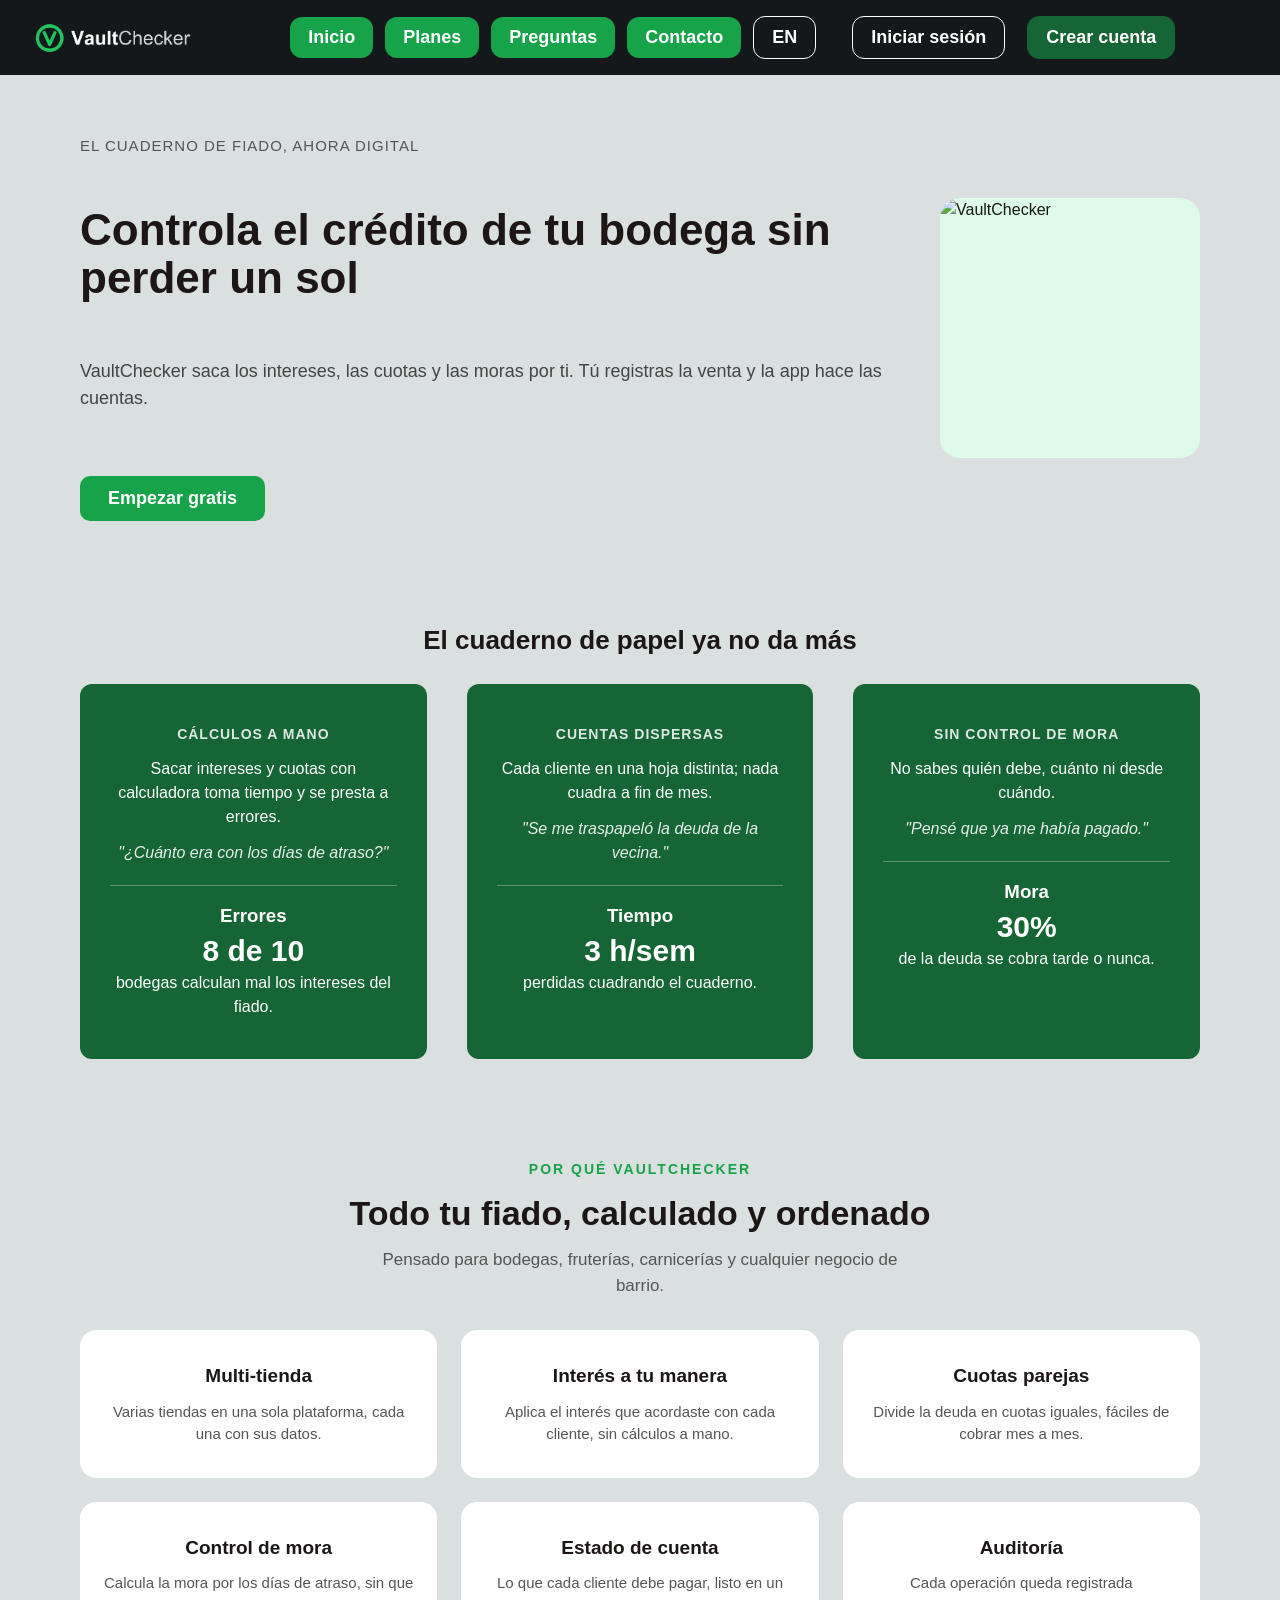
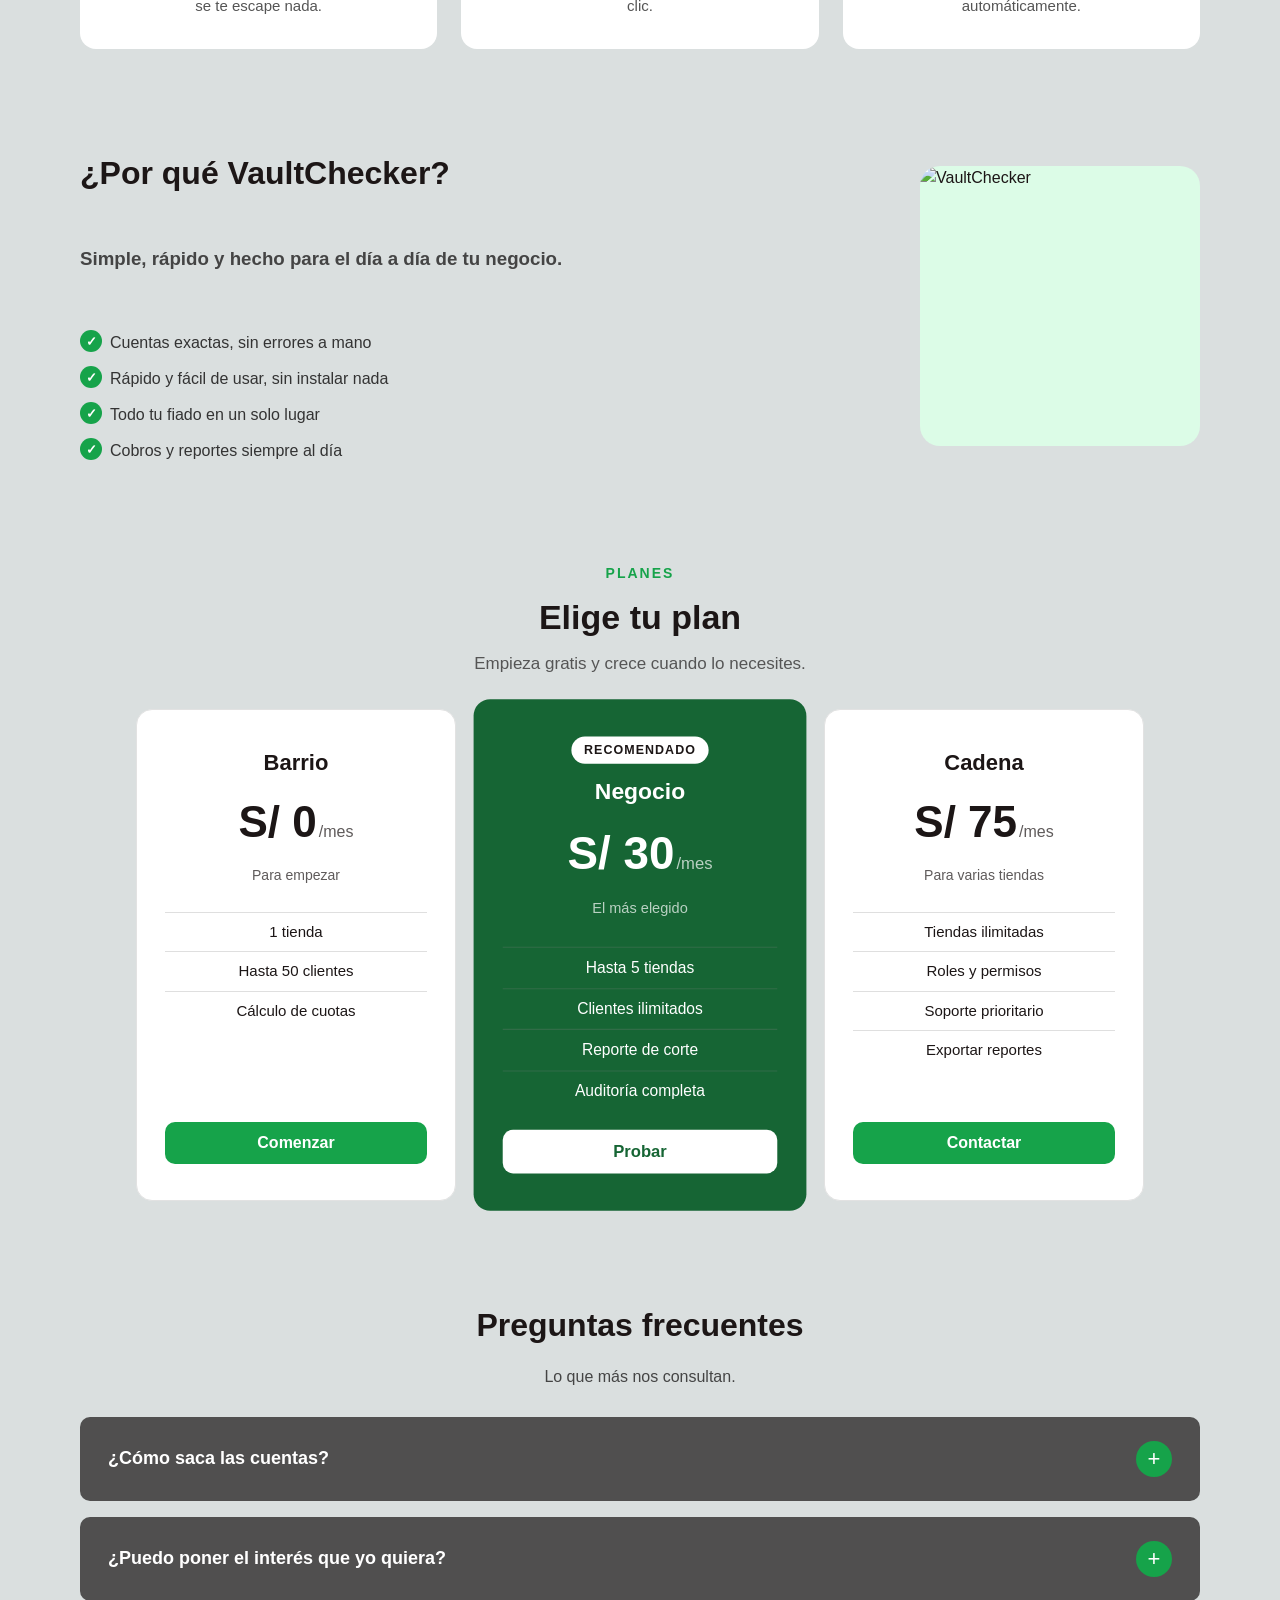
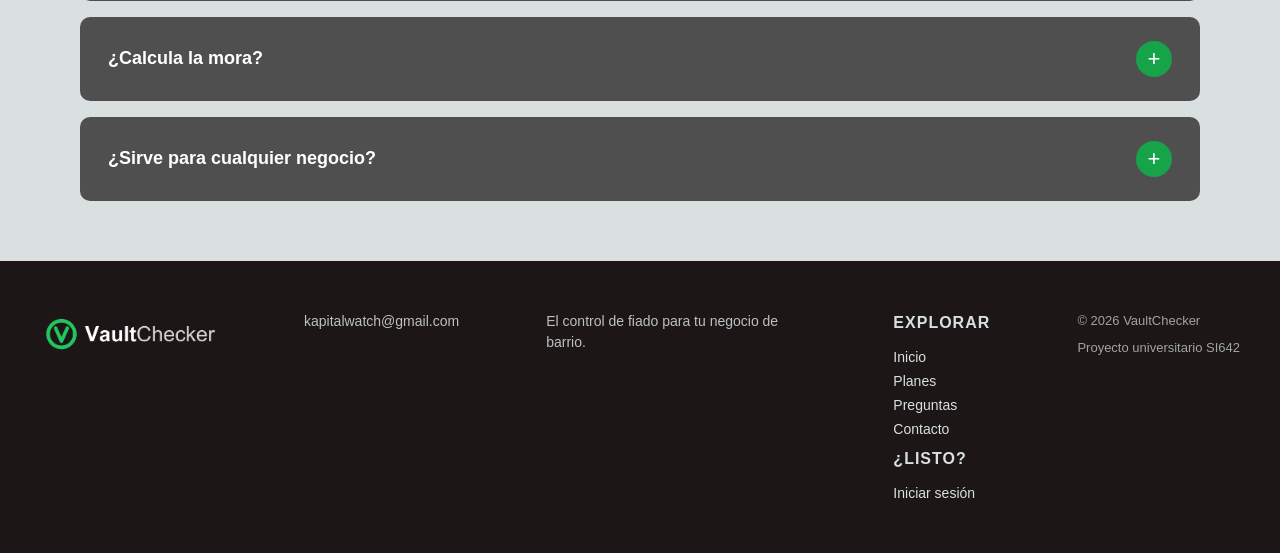
==== src/index.html @ 66cbae09 "feat(landing): reemplaza la seccion de equipo por las fortalezas del producto" ====
<!DOCTYPE html>
<html lang="es">
<head>
    <meta charset="UTF-8">
    <meta name="viewport" content="width=device-width, initial-scale=1">
    <title data-i18n="app.title">VaultChecker</title>
    <link rel="icon" href="../assets/favicon.svg" type="image/svg+xml">
    <link rel="stylesheet" href="styles.css">
</head>
<body>
    <header>
        <img class="logo" src="../assets/images/logo-dark.png" alt="VaultChecker">
        <button class="nav_toggle" type="button" aria-label="Menu" aria-expanded="false" data-nav-toggle>
            <span></span><span></span><span></span>
        </button>
        <nav class="hero_nav">
            <button class="btn_hero_nav" data-i18n="hero.home" data-target="home"></button>
            <button class="btn_hero_nav" data-i18n="hero.membership" data-target="membership"></button>
            <button class="btn_hero_nav" data-i18n="hero.faq" data-target="faq"></button>
            <button class="btn_hero_nav" data-i18n="hero.contact" data-target="contact"></button>
            <button class="btn_hero_nav" data-lang-toggle>EN</button>
            <button class="btn_hero_nav" label="btn_login" data-app-login data-i18n="hero.login"></button>
            <button class="btn_hero_nav btn_hero_nav_cta" data-app-register data-i18n="hero.register"></button>
        </nav>
    </header>
   <main>
      <div class="section" id="home">
           <div class="presentation">
               <p class="short_summary" data-i18n="main.summary"></p>
               <p class="catchy_words" data-i18n="main.catchy"></p>
               <img class="presentation_image" src="../assets/images/hero.png" alt="VaultChecker">

               <p class="highlighted_feature" data-i18n="main.highlightedfeature"></p>
               <div class="main_btns">
                   <button class="btn_start" data-app-register data-i18n="main.btnstart"></button>
               </div>
           </div>
      </div>
       <div class="section">
       <p class="problem_section_name" data-i18n="problem.section"></p>
       <div class="problems_row">
           <div class="problem_summary">
               <h4 class="problem_subtitle" data-i18n="problem1.subtitle"></h4>
               <p class="problem_description" data-i18n="problem1.description"></p>
               <p class="problem_phrase" data-i18n="problem1.phrase"></p>
               <div class="numbering_problems">
                   <h3 class="random_problem" data-i18n="problem1.numbering.title"></h3>
                   <h1 class="random_problem_summary" data-i18n="problem1.numbering.summary"></h1>
                   <p class="random_problem_description" data-i18n="problem1.numbering.description"></p>
               </div>
           </div>

           <div class="problem_summary">
               <h4 class="problem_subtitle" data-i18n="problem2.subtitle"></h4>
               <p class="problem_description" data-i18n="problem2.description"></p>
               <p class="problem_phrase" data-i18n="problem2.phrase"></p>
               <div class="numbering_problems">
                   <h3 class="random_problem" data-i18n="problem2.numbering.title"></h3>
                   <h1 class="random_problem_summary" data-i18n="problem2.numbering.summary"></h1>
                   <p class="random_problem_description" data-i18n="problem2.numbering.description"></p>
               </div>
           </div>

           <div class="problem_summary">
               <h4 class="problem_subtitle" data-i18n="problem3.subtitle"></h4>
               <p class="problem_description" data-i18n="problem3.description"></p>
               <p class="problem_phrase" data-i18n="problem3.phrase"></p>
               <div class="numbering_problems">
                   <h3 class="random_problem" data-i18n="problem3.numbering.title"></h3>
                   <h1 class="random_problem_summary" data-i18n="problem3.numbering.summary"></h1>
                   <p class="random_problem_description" data-i18n="problem3.numbering.description"></p>
               </div>
           </div>
       </div>
       </div>
      <div class="section" id="benefits">
       <div class="benefits">
           <p class="benefits_eyebrow" data-i18n="benefits.eyebrow"></p>
           <h2 class="benefits_title" data-i18n="benefits.title"></h2>
           <p class="benefits_subtitle" data-i18n="benefits.subtitle"></p>
           <div class="benefits_grid">
               <div class="benefit_card">
                   <h3 class="benefit_name" data-i18n="benefits.card1.name"></h3>
                   <p class="benefit_text" data-i18n="benefits.card1.text"></p>
               </div>
               <div class="benefit_card">
                   <h3 class="benefit_name" data-i18n="benefits.card2.name"></h3>
                   <p class="benefit_text" data-i18n="benefits.card2.text"></p>
               </div>
               <div class="benefit_card">
                   <h3 class="benefit_name" data-i18n="benefits.card3.name"></h3>
                   <p class="benefit_text" data-i18n="benefits.card3.text"></p>
               </div>
               <div class="benefit_card">
                   <h3 class="benefit_name" data-i18n="benefits.card4.name"></h3>
                   <p class="benefit_text" data-i18n="benefits.card4.text"></p>
               </div>
               <div class="benefit_card">
                   <h3 class="benefit_name" data-i18n="benefits.card5.name"></h3>
                   <p class="benefit_text" data-i18n="benefits.card5.text"></p>
               </div>
               <div class="benefit_card">
                   <h3 class="benefit_name" data-i18n="benefits.card6.name"></h3>
                   <p class="benefit_text" data-i18n="benefits.card6.text"></p>
               </div>
           </div>
       </div>
      </div>
      <div class="section">
       <div class="about_team">
           <h1 class="about_team_title" data-i18n="team.title"></h1>
           <h3 class="about_team_summary" data-i18n="team.summary"></h3>
           <ul class="team_strengths">
               <li data-i18n="team.strength1"></li>
               <li data-i18n="team.strength2"></li>
               <li data-i18n="team.strength3"></li>
               <li data-i18n="team.strength4"></li>
           </ul>
           <img class="img_about_the_team" src="../assets/images/team.png" alt="VaultChecker">
       </div>
      </div>
       <div class="section" id="membership">
       <div class="membership">
           <p class="membership_eyebrow" data-i18n="membership.eyebrow"></p>
           <h2 class="membership_title" data-i18n="membership.title"></h2>
           <p class="membership_subtitle" data-i18n="membership.subtitle"></p>
           <div class="plans_row">
               <div class="plan_card">
                   <h3 class="plan_name" data-i18n="membership.plan1.name"></h3>
                   <p class="plan_price"><span class="plan_amount" data-i18n="membership.plan1.price"></span><span class="plan_period" data-i18n="membership.plan1.period"></span></p>
                   <p class="plan_desc" data-i18n="membership.plan1.desc"></p>
                   <ul class="plan_features">
                       <li data-i18n="membership.plan1.feature1"></li>
                       <li data-i18n="membership.plan1.feature2"></li>
                       <li data-i18n="membership.plan1.feature3"></li>
                   </ul>
                   <button class="plan_btn" data-app-register data-i18n="membership.plan1.btn"></button>
               </div>

               <div class="plan_card plan_featured">
                   <p class="plan_badge" data-i18n="membership.plan2.badge"></p>
                   <h3 class="plan_name" data-i18n="membership.plan2.name"></h3>
                   <p class="plan_price"><span class="plan_amount" data-i18n="membership.plan2.price"></span><span class="plan_period" data-i18n="membership.plan2.period"></span></p>
                   <p class="plan_desc" data-i18n="membership.plan2.desc"></p>
                   <ul class="plan_features">
                       <li data-i18n="membership.plan2.feature1"></li>
                       <li data-i18n="membership.plan2.feature2"></li>
                       <li data-i18n="membership.plan2.feature3"></li>
                       <li data-i18n="membership.plan2.feature4"></li>
                   </ul>
                   <button class="plan_btn plan_btn_featured" data-app-register data-i18n="membership.plan2.btn"></button>
               </div>

               <div class="plan_card">
                   <h3 class="plan_name" data-i18n="membership.plan3.name"></h3>
                   <p class="plan_price"><span class="plan_amount" data-i18n="membership.plan3.price"></span><span class="plan_period" data-i18n="membership.plan3.period"></span></p>
                   <p class="plan_desc" data-i18n="membership.plan3.desc"></p>
                   <ul class="plan_features">
                       <li data-i18n="membership.plan3.feature1"></li>
                       <li data-i18n="membership.plan3.feature2"></li>
                       <li data-i18n="membership.plan3.feature3"></li>
                       <li data-i18n="membership.plan3.feature4"></li>
                   </ul>
                   <button class="plan_btn" data-app-login data-i18n="membership.plan3.btn"></button>
               </div>
           </div>
       </div>
       </div>
       <div class="section" id="faq">
       <div class="FAQ_section">
           <h1 class="FAQ_title" data-i18n="FAQ.title"></h1>
           <p class="FAQ_description" data-i18n="FAQ.description"></p>
           <div class="FAQ_card">
               <p class="FAQ_question" data-i18n="FAQ.question1"></p>
               <button class="FAQ_show_text">+</button>
               <span class="FAQ_question_shown">
                   <p class="FAQ_answer" data-i18n="FAQ.answer1"></p>
               </span>
           </div>


           <div class="FAQ_card">
               <p class="FAQ_question" data-i18n="FAQ.question2"></p>
               <button class="FAQ_show_text">+</button>
               <span class="FAQ_question_shown">
                   <p class="FAQ_answer" data-i18n="FAQ.answer2"></p>
               </span>
           </div>

           <div class="FAQ_card">
               <p class="FAQ_question" data-i18n="FAQ.question3"></p>
               <button class="FAQ_show_text">+</button>
               <span class="FAQ_question_shown">
                   <p class="FAQ_answer" data-i18n="FAQ.answer3"></p>
               </span>
           </div>

           <div class="FAQ_card">
               <p class="FAQ_question" data-i18n="FAQ.question4"></p>
               <button class="FAQ_show_text">+</button>
               <span class="FAQ_question_shown">
                   <p class="FAQ_answer" data-i18n="FAQ.answer4"></p>
               </span>
           </div>
       </div>
       </div>
   </main>
    <footer id="contact">
        <div class="footer_card">
            <img class="footer_logo" src="../assets/images/logo-dark.png" alt="VaultChecker">
            <p class="footer_info" data-i18n="footer.contact"></p>
            <p class="footer_info" data-i18n="footer.summary"></p>
            <div class="footer_shortcuts">
                <h2 class="footer_explore" data-i18n="footer.explore"></h2>
                <nav class="footer_explore_nav">
                    <button class="btn_home" data-i18n="hero.home" data-target="home"></button>
                    <button class="btn_membership" data-i18n="hero.membership" data-target="membership"></button>
                    <button class="btn_faq" data-i18n="hero.faq" data-target="faq"></button>
                    <button class="btn_contact" data-i18n="hero.contact" data-target="contact"></button>
                </nav>
                <h2 class="footer_next" data-i18n="footer.next"></h2>
                <button class="btn_login" data-app-login data-i18n="hero.login"></button>
            </div>
            <div class="footer_last_division">
                <p class="copyright" data-i18n="footer.copyright"></p>
                <p class="designed_for" data-i18n="footer.designedFor"></p>
            </div>
        </div>
        <script src="script.js"></script>
    </footer>
</body>
</html>
---- src/styles.css ----
*{
    margin: 0;
    padding: 0;
    box-sizing: border-box;
}

body{
    background-color: #dadfdf;
    font-family: "Arial", sans-serif;
    color: #1c1616;
    line-height: 1.5;
}

img{
    display: block;
    max-width: 100%;
}

button{
    cursor: pointer;
    font-family: inherit;
}

header{
    display: flex;
    flex-wrap: wrap;
    align-items: center;
    gap: 16px 24px;
    background-color: #757575;
    padding: 16px 30px;
}

.logo{
    width: 50px;
    height: 50px;
    flex-shrink: 0;
}

.hero_nav{
    flex: 1 1 400px;
    display: flex;
    align-items: center;
    flex-wrap: wrap;
    justify-content: center;
    gap: 12px;
}

.btn_hero_nav{
    font-weight: bold;
    font-size: 18px;
    padding: 10px 18px;
    border-radius: 12px;
    border: none;
    background-color: #1c1616;
    color: #ffffff;
    transition: transform 0.15s;
}

.btn_hero_nav:hover{
    transform: translateY(-2px);
}

button[label="btn_login"]{
    margin-left: 24px;
    background-color: #fdfdfd;
    color: #1c1616;
    border: 1px solid #1c1616;
}

main{
    display: flex;
    flex-direction: column;
    gap: 100px;
    max-width: 1200px;
    margin: 0 auto;
    padding: 60px 40px;
}

.section{
    display: flex;
    flex-direction: column;
    gap: 24px;
}

.presentation{
    display: grid;
    grid-template-columns: 1fr auto;
    align-items: center;
    gap: 40px;
}

.short_summary{
    font-weight: 300;
    font-size: 15px;
    text-transform: uppercase;
    letter-spacing: 1px;
    color: #555;
}

.catchy_words{
    font-weight: bold;
    font-size: clamp(30px, 6vw, 44px);
    line-height: 1.1;
    margin-top: 8px;
}

.highlighted_feature{
    margin-top: 16px;
    font-size: 18px;
    color: #444;
}

.presentation_image{
    grid-row: 1 / span 4;
    grid-column: 2;
    width: 260px;
    height: 260px;
    object-fit: cover;
    background-color: #dcfce7;
    border-radius: 20px;
}

.main_btns{
    display: flex;
    flex-wrap: wrap;
    gap: 16px;
    margin-top: 24px;
}

.btn_start{
    background-color: #1c1616;
    color: white;
    border: none;
    border-radius: 10px;
    font-size: 18px;
    font-weight: bold;
    padding: 12px 28px;
    transition: transform 0.15s;
}

.btn_start:hover{
    transform: translateY(-2px);
}

.problem_section_name{
    font-size: clamp(22px, 4vw, 26px);
    font-weight: bold;
    text-align: center;
}

.problems_row{
    display: flex;
    justify-content: center;
    gap: 40px;
    flex-wrap: wrap;
}

.problem_summary{
    flex: 1 1 280px;
    min-width: 0;
    max-width: 360px;
    display: flex;
    flex-direction: column;
    align-items: center;
    text-align: center;
    gap: 12px;
    padding: 40px 30px;
    background-color: #757575;
    color: #ffffff;
    border-radius: 12px;
    transition: transform 0.2s;
}

.problem_summary:hover{
    transform: translateY(-6px);
}

.problem_subtitle{
    font-size: 14px;
    text-transform: uppercase;
    letter-spacing: 1px;
    opacity: 0.85;
}

.problem_phrase{
    font-style: italic;
    opacity: 0.9;
}

.numbering_problems{
    display: flex;
    flex-direction: column;
    align-items: center;
    gap: 4px;
    margin-top: 8px;
    padding-top: 16px;
    border-top: 1px solid rgba(255, 255, 255, 0.3);
    width: 100%;
}

.problem_summary *{
    max-width: 100%;
    overflow-wrap: break-word;
}

.random_problem_summary{
    font-size: 30px;
    line-height: 1.1;
}

.benefits{
    display: flex;
    flex-direction: column;
    align-items: center;
    text-align: center;
    gap: 8px;
}

.benefits_eyebrow{
    font-size: 14px;
    font-weight: bold;
    text-transform: uppercase;
    letter-spacing: 2px;
    color: #757575;
}

.benefits_title{
    font-size: clamp(26px, 4.5vw, 34px);
    max-width: 640px;
}

.benefits_subtitle{
    font-size: 17px;
    color: #555;
    max-width: 520px;
    margin-bottom: 24px;
}

.benefits_grid{
    display: grid;
    grid-template-columns: repeat(3, 1fr);
    gap: 24px;
    width: 100%;
}

.benefit_card{
    display: flex;
    flex-direction: column;
    align-items: center;
    text-align: center;
    gap: 10px;
    padding: 32px 24px;
    background-color: #ffffff;
    border-radius: 16px;
    transition: transform 0.2s;
}

.benefit_card:hover{
    transform: translateY(-6px);
}

.benefit_name{
    font-size: 19px;
}

.benefit_text{
    font-size: 15px;
    color: #555;
}

.membership{
    display: flex;
    flex-direction: column;
    align-items: center;
    text-align: center;
    gap: 8px;
}

.membership_eyebrow{
    font-size: 14px;
    font-weight: bold;
    text-transform: uppercase;
    letter-spacing: 2px;
    color: #757575;
}

.membership_title{
    font-size: clamp(26px, 4.5vw, 34px);
}

.membership_subtitle{
    font-size: 17px;
    color: #555;
    margin-bottom: 24px;
}

.plans_row{
    display: flex;
    justify-content: center;
    align-items: stretch;
    gap: 24px;
    flex-wrap: wrap;
    width: 100%;
}

.plan_card{
    flex: 1 1 260px;
    min-width: 0;
    max-width: 320px;
    display: flex;
    flex-direction: column;
    align-items: center;
    text-align: center;
    gap: 10px;
    padding: 36px 28px;
    background-color: #ffffff;
    border: 1px solid #e2e2e2;
    border-radius: 16px;
    transition: transform 0.2s;
}

.plan_card *{
    max-width: 100%;
    overflow-wrap: anywhere;
}

.plan_card:hover{
    transform: translateY(-6px);
}

.plan_featured{
    background-color: #1c1616;
    color: #ffffff;
    border: none;
    transform: scale(1.04);
}

.plan_featured:hover{
    transform: scale(1.04) translateY(-6px);
}

.plan_badge{
    background-color: #ffffff;
    color: #1c1616;
    font-size: 12px;
    font-weight: bold;
    text-transform: uppercase;
    letter-spacing: 1px;
    padding: 4px 12px;
    border-radius: 999px;
}

.plan_name{
    font-size: 22px;
}

.plan_price{
    display: flex;
    flex-wrap: wrap;
    justify-content: center;
    align-items: baseline;
    gap: 2px;
}

.plan_amount{
    font-size: clamp(32px, 8vw, 44px);
    font-weight: bold;
}

.plan_period{
    font-size: 16px;
    opacity: 0.7;
}

.plan_desc{
    font-size: 14px;
    opacity: 0.7;
    margin-bottom: 8px;
}

.plan_features{
    list-style: none;
    display: flex;
    flex-direction: column;
    gap: 8px;
    width: 100%;
    margin: 8px 0 16px;
    font-size: 15px;
}

.plan_features li{
    padding-top: 8px;
    border-top: 1px solid rgba(128, 128, 128, 0.25);
}

.plan_btn{
    margin-top: auto;
    width: 100%;
    padding: 12px;
    font-size: 16px;
    font-weight: bold;
    border: none;
    border-radius: 10px;
    background-color: #1c1616;
    color: #ffffff;
    transition: transform 0.15s;
}

.plan_btn:hover{
    transform: translateY(-2px);
}

.plan_btn_featured{
    background-color: #ffffff;
    color: #1c1616;
}

.about_team{
    display: grid;
    grid-template-columns: 1fr auto;
    align-items: center;
    gap: 40px;
}

.about_team_title{
    font-size: clamp(26px, 4.5vw, 32px);
}

.about_team_summary{
    margin-top: 8px;
    color: #444;
}

.about_team_description{
    margin-top: 12px;
}

.team_strengths{
    list-style: none;
    padding: 0;
    margin: 18px 0 0;
    display: flex;
    flex-direction: column;
    gap: 12px;
    max-width: 420px;
}

.team_strengths li{
    position: relative;
    padding-left: 30px;
    color: #333;
    font-size: 16px;
}

.team_strengths li::before{
    content: "✓";
    position: absolute;
    left: 0;
    top: -1px;
    width: 22px;
    height: 22px;
    border-radius: 50%;
    background-color: #16a34a;
    color: #ffffff;
    font-size: 13px;
    font-weight: 700;
    display: flex;
    align-items: center;
    justify-content: center;
}

.img_about_the_team{
    grid-column: 2;
    grid-row: 1 / span 3;
    width: 280px;
    height: 280px;
    object-fit: cover;
    background-color: #dcfce7;
    border-radius: 20px;
}

.FAQ_section{
    display: flex;
    flex-direction: column;
    gap: 16px;
}

.FAQ_title{
    text-align: center;
    font-size: clamp(26px, 4.5vw, 32px);
}

.FAQ_description{
    text-align: center;
    color: #444;
    margin-bottom: 12px;
}

.FAQ_card{
    display: flex;
    flex-wrap: wrap;
    align-items: center;
    justify-content: space-between;
    gap: 12px;
    padding: 24px 28px;
    background-color: #504f4f;
    color: #ffffff;
    border-radius: 10px;
}

.FAQ_question{
    font-weight: bold;
    font-size: 18px;
}

.FAQ_show_text{
    display: flex;
    align-items: center;
    justify-content: center;
    width: 36px;
    height: 36px;
    flex-shrink: 0;
    border: none;
    border-radius: 50%;
    background-color: #1c1616;
    color: #ffffff;
    font-size: 22px;
    line-height: 1;
    user-select: none;
}

.FAQ_question_shown{
    display: none;
    flex-basis: 100%;
    opacity: 0.9;
}

.FAQ_card.open .FAQ_question_shown{
    display: block;
}

footer{
    background-color: #1c1616;
    color: #dadfdf;
    padding: 50px 40px;
}

.footer_card{
    display: flex;
    flex-wrap: wrap;
    justify-content: space-between;
    gap: 40px;
    max-width: 1200px;
    margin: 0 auto;
}

.footer_logo{
    width: 60px;
    height: 60px;
}

.footer_info{
    max-width: 260px;
    font-size: 14px;
    opacity: 0.85;
}

.footer_shortcuts{
    display: flex;
    flex-direction: column;
    gap: 8px;
}

.footer_explore,
.footer_next{
    font-size: 16px;
    text-transform: uppercase;
    letter-spacing: 1px;
    margin-bottom: 4px;
}

.footer_explore_nav{
    display: flex;
    flex-direction: column;
    align-items: flex-start;
    gap: 4px;
}

.footer_explore_nav button,
.footer_shortcuts .btn_login{
    background: none;
    border: none;
    color: #dadfdf;
    font-size: 14px;
    padding: 2px 0;
    text-align: left;
    transition: color 0.2s;
}

.footer_explore_nav button:hover,
.footer_shortcuts .btn_login:hover{
    color: #ffffff;
    text-decoration: underline;
}

.footer_last_division{
    display: flex;
    flex-direction: column;
    gap: 8px;
    font-size: 13px;
    opacity: 0.7;
}

@media (max-width: 1050px){
    .benefits_grid{
        grid-template-columns: repeat(2, 1fr);
    }
}

@media (max-width: 800px){
    header{
        flex-direction: column;
        gap: 16px;
        padding: 20px;
    }
    .logo{
        position: static;
        transform: none;
    }
    button[label="btn_login"]{
        margin-left: 0;
    }
    main{
        gap: 70px;
        padding: 40px 20px;
    }
    .presentation,
    .about_team{
        grid-template-columns: 1fr;
    }
    .presentation_image,
    .img_about_the_team{
        grid-column: 1;
        grid-row: auto;
        width: 100%;
        max-width: 320px;
        height: auto;
        margin: 0 auto;
    }
    .benefits_grid{
        grid-template-columns: 1fr;
    }
    .plan_featured{
        transform: none;
    }
    .plan_featured:hover{
        transform: translateY(-6px);
    }
    .plan_card{
        max-width: 100%;
    }
}

@media (max-width: 480px){
    main{
        gap: 56px;
        padding: 32px 16px;
    }
    .problem_summary{
        padding: 32px 20px;
    }
    .benefit_card{
        padding: 28px 20px;
    }
    .plan_card{
        padding: 28px 22px;
    }
    .FAQ_card{
        padding: 20px;
    }
    footer{
        padding: 40px 20px;
    }
}

header{ background-color: #14181a; }
.logo{ width: auto; height: 42px; }
.footer_logo{ width: auto; height: 46px; }
.btn_hero_nav{ background-color: #16a34a; }
.btn_hero_nav[data-lang-toggle]{ background-color: transparent; border: 1px solid #ffffff; }
button[label="btn_login"]{ background-color: transparent; color: #ffffff; border: 1px solid #ffffff; }
.btn_hero_nav_cta{ margin-left: 10px; background-color: #166534; color: #ffffff; border: 1px solid #166534; }
.btn_start{ background-color: #16a34a; }
.problem_summary{ background-color: #166534; }
.benefits_eyebrow, .membership_eyebrow{ color: #16a34a; }
.plan_btn{ background-color: #16a34a; }
.plan_featured{ background-color: #166534; }
.plan_btn_featured{ background-color: #ffffff; color: #166534; }
.FAQ_show_text{ background-color: #16a34a; }

.nav_toggle{ display: none; flex-direction: column; justify-content: center; gap: 5px; width: 44px; height: 40px; padding: 8px; background: transparent; border: none; }
.nav_toggle span{ display: block; width: 100%; height: 3px; border-radius: 2px; background: #ffffff; transition: transform 0.2s, opacity 0.2s; }
header.nav-open .nav_toggle span:nth-child(1){ transform: translateY(8px) rotate(45deg); }
header.nav-open .nav_toggle span:nth-child(2){ opacity: 0; }
header.nav-open .nav_toggle span:nth-child(3){ transform: translateY(-8px) rotate(-45deg); }

@media (max-width: 900px){
    header{ flex-direction: row; flex-wrap: wrap; align-items: center; justify-content: space-between; gap: 12px; padding: 14px 20px; }
    .nav_toggle{ display: flex; }
    .hero_nav{ display: none; order: 3; flex: 1 1 100%; flex-direction: column; align-items: stretch; gap: 8px; margin: 8px 0 0; }
    header.nav-open .hero_nav{ display: flex; }
    .btn_hero_nav{ width: 100%; text-align: center; }
    .btn_hero_nav[data-lang-toggle]{ width: 100%; }
    button[label="btn_login"]{ width: 100%; margin-left: 0; text-align: center; }
    .btn_hero_nav_cta{ width: 100%; margin-left: 0; text-align: center; }
}
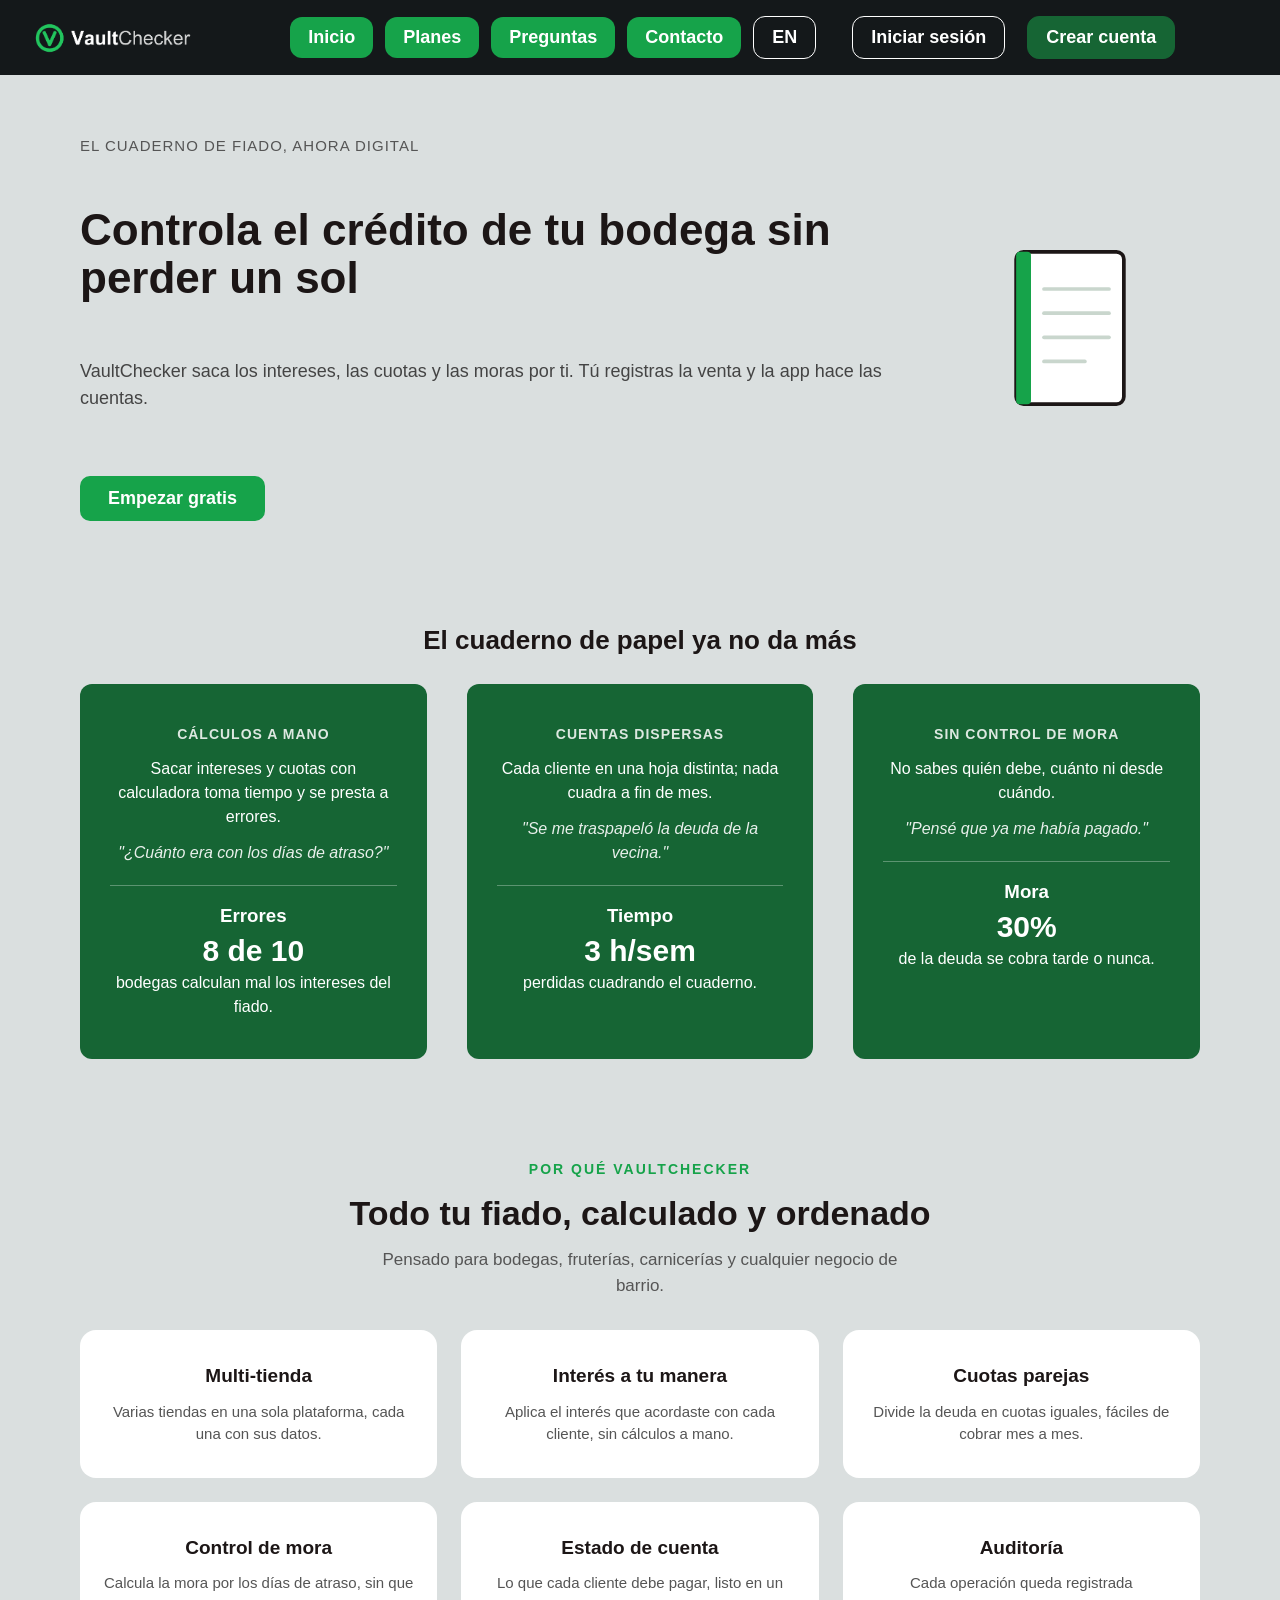
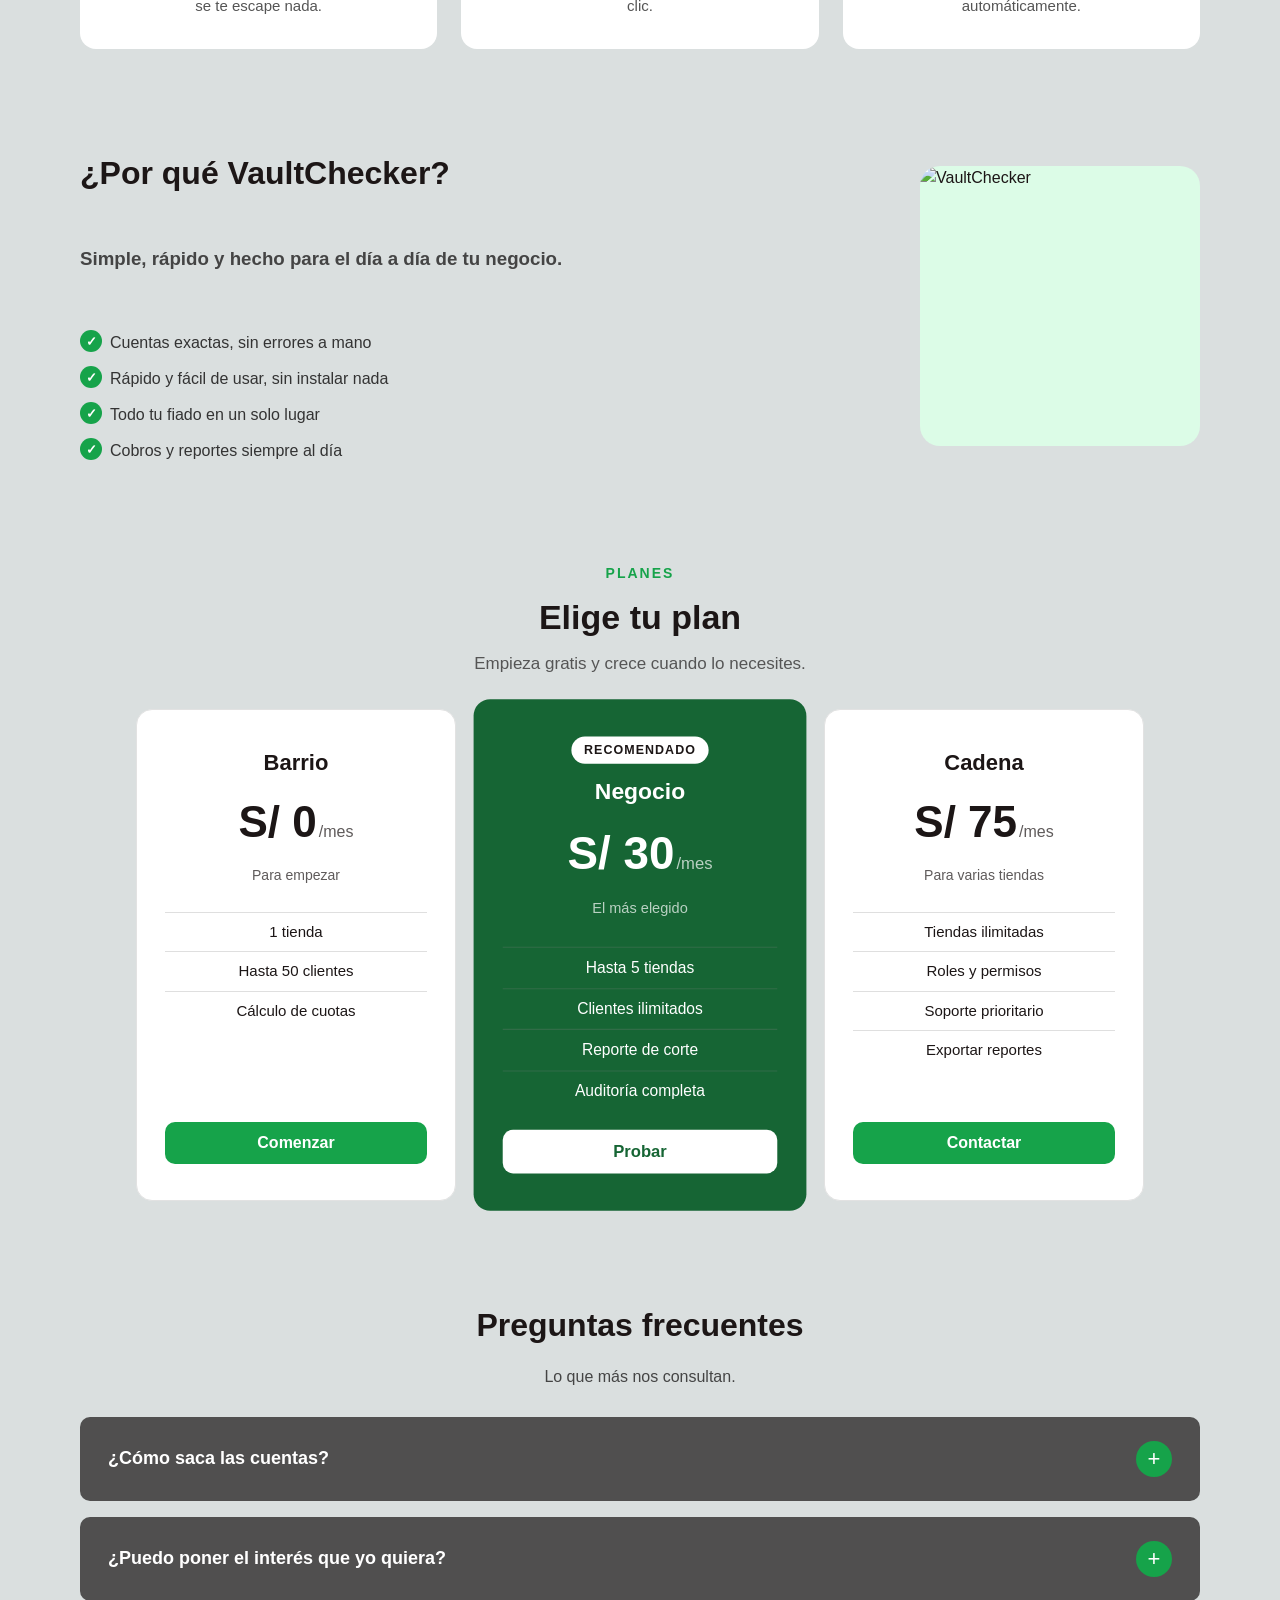
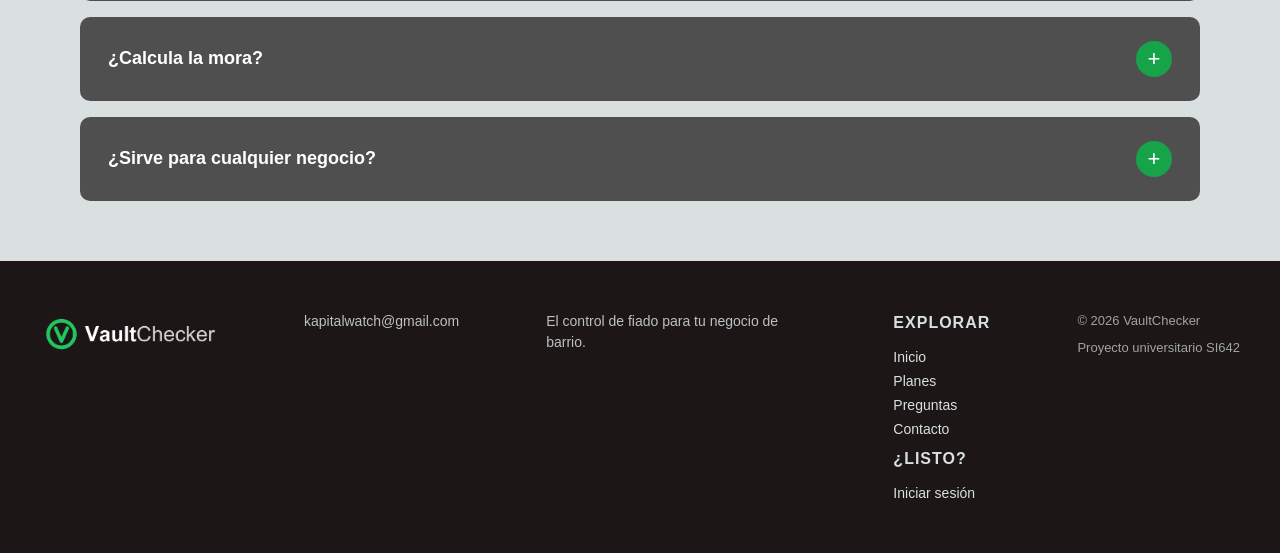
==== commit 3130eead: "feat(landing): agrega animacion del hero (cuaderno a app con logo VaultChecker)" ====
--- a/src/index.html
+++ b/src/index.html
@@ -28,7 +28,22 @@
            <div class="presentation">
                <p class="short_summary" data-i18n="main.summary"></p>
                <p class="catchy_words" data-i18n="main.catchy"></p>
-               <img class="presentation_image" src="../assets/images/hero.png" alt="VaultChecker">
+               <svg class="presentation_image hero_anim" viewBox="0 0 280 280" xmlns="http://www.w3.org/2000/svg" role="img" aria-label="El cuaderno de fiado se vuelve digital con VaultChecker">
+                   <g class="anim_notebook">
+                       <rect x="82" y="58" width="116" height="164" rx="8" fill="#ffffff" stroke="#1c1616" stroke-width="4"/>
+                       <rect x="82" y="58" width="16" height="164" rx="4" fill="#16a34a"/>
+                       <line x1="112" y1="98" x2="182" y2="98" stroke="#c9d6cd" stroke-width="4" stroke-linecap="round"/>
+                       <line x1="112" y1="124" x2="182" y2="124" stroke="#c9d6cd" stroke-width="4" stroke-linecap="round"/>
+                       <line x1="112" y1="150" x2="182" y2="150" stroke="#c9d6cd" stroke-width="4" stroke-linecap="round"/>
+                       <line x1="112" y1="176" x2="156" y2="176" stroke="#c9d6cd" stroke-width="4" stroke-linecap="round"/>
+                   </g>
+                   <g class="anim_phone">
+                       <rect x="84" y="24" width="112" height="232" rx="20" fill="#ffffff" stroke="#1c1616" stroke-width="8"/>
+                       <circle cx="140" cy="240" r="5" fill="#c9d6cd"/>
+                       <path class="anim_v" d="M114 82 L140 156 L166 82" fill="none" stroke="#16a34a" stroke-width="22" stroke-linecap="round" stroke-linejoin="round"/>
+                       <text class="anim_brand" x="140" y="196" text-anchor="middle" font-family="system-ui, Segoe UI, Arial, sans-serif" font-weight="700" font-size="15" fill="#1c1616">VaultChecker</text>
+                   </g>
+               </svg>
 
                <p class="highlighted_feature" data-i18n="main.highlightedfeature"></p>
                <div class="main_btns">
--- a/src/styles.css
+++ b/src/styles.css
@@ -118,6 +118,56 @@
     object-fit: cover;
     background-color: #dcfce7;
     border-radius: 20px;
+}
+
+.hero_anim{
+    background-color: transparent;
+    overflow: visible;
+}
+
+.anim_notebook{
+    animation: heroNotebook 8s ease-in-out infinite;
+}
+.anim_phone{
+    opacity: 0;
+    animation: heroPhone 8s ease-in-out infinite;
+}
+.anim_v{
+    stroke-dasharray: 200;
+    stroke-dashoffset: 200;
+    animation: heroDrawV 8s ease-in-out infinite;
+}
+.anim_brand{
+    opacity: 0;
+    animation: heroBrand 8s ease-in-out infinite;
+}
+
+@keyframes heroNotebook{
+    0%, 14% { opacity: 1; }
+    24%, 88% { opacity: 0; }
+    100% { opacity: 1; }
+}
+@keyframes heroPhone{
+    0%, 16% { opacity: 0; }
+    26%, 88% { opacity: 1; }
+    100% { opacity: 0; }
+}
+@keyframes heroDrawV{
+    0%, 30% { stroke-dashoffset: 200; }
+    52%, 88% { stroke-dashoffset: 0; }
+    100% { stroke-dashoffset: 0; }
+}
+@keyframes heroBrand{
+    0%, 58% { opacity: 0; }
+    70%, 88% { opacity: 1; }
+    100% { opacity: 0; }
+}
+
+@media (prefers-reduced-motion: reduce){
+    .anim_notebook{ animation: none; opacity: 0; }
+    .anim_phone{ animation: none; opacity: 1; }
+    .anim_v{ animation: none; stroke-dashoffset: 0; }
+    .anim_brand{ animation: none; opacity: 1; }
 }
 
 .main_btns{
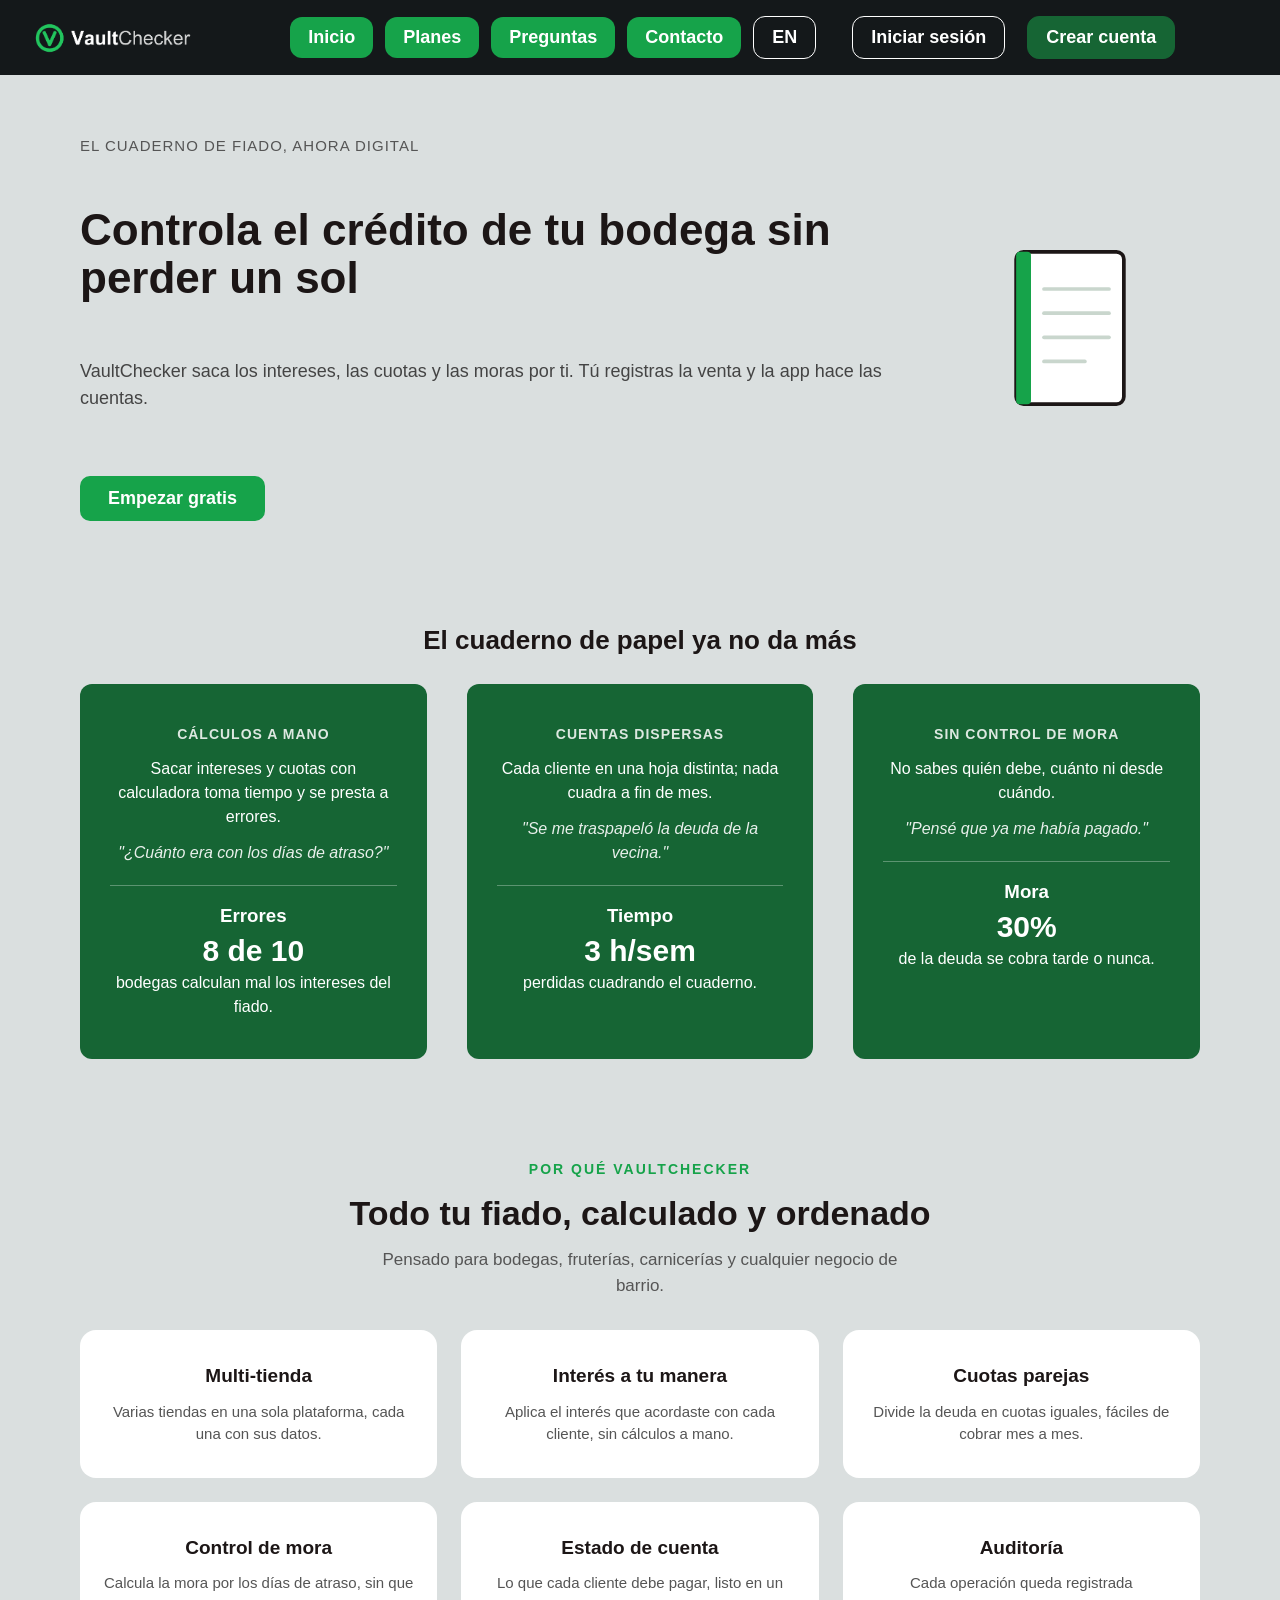
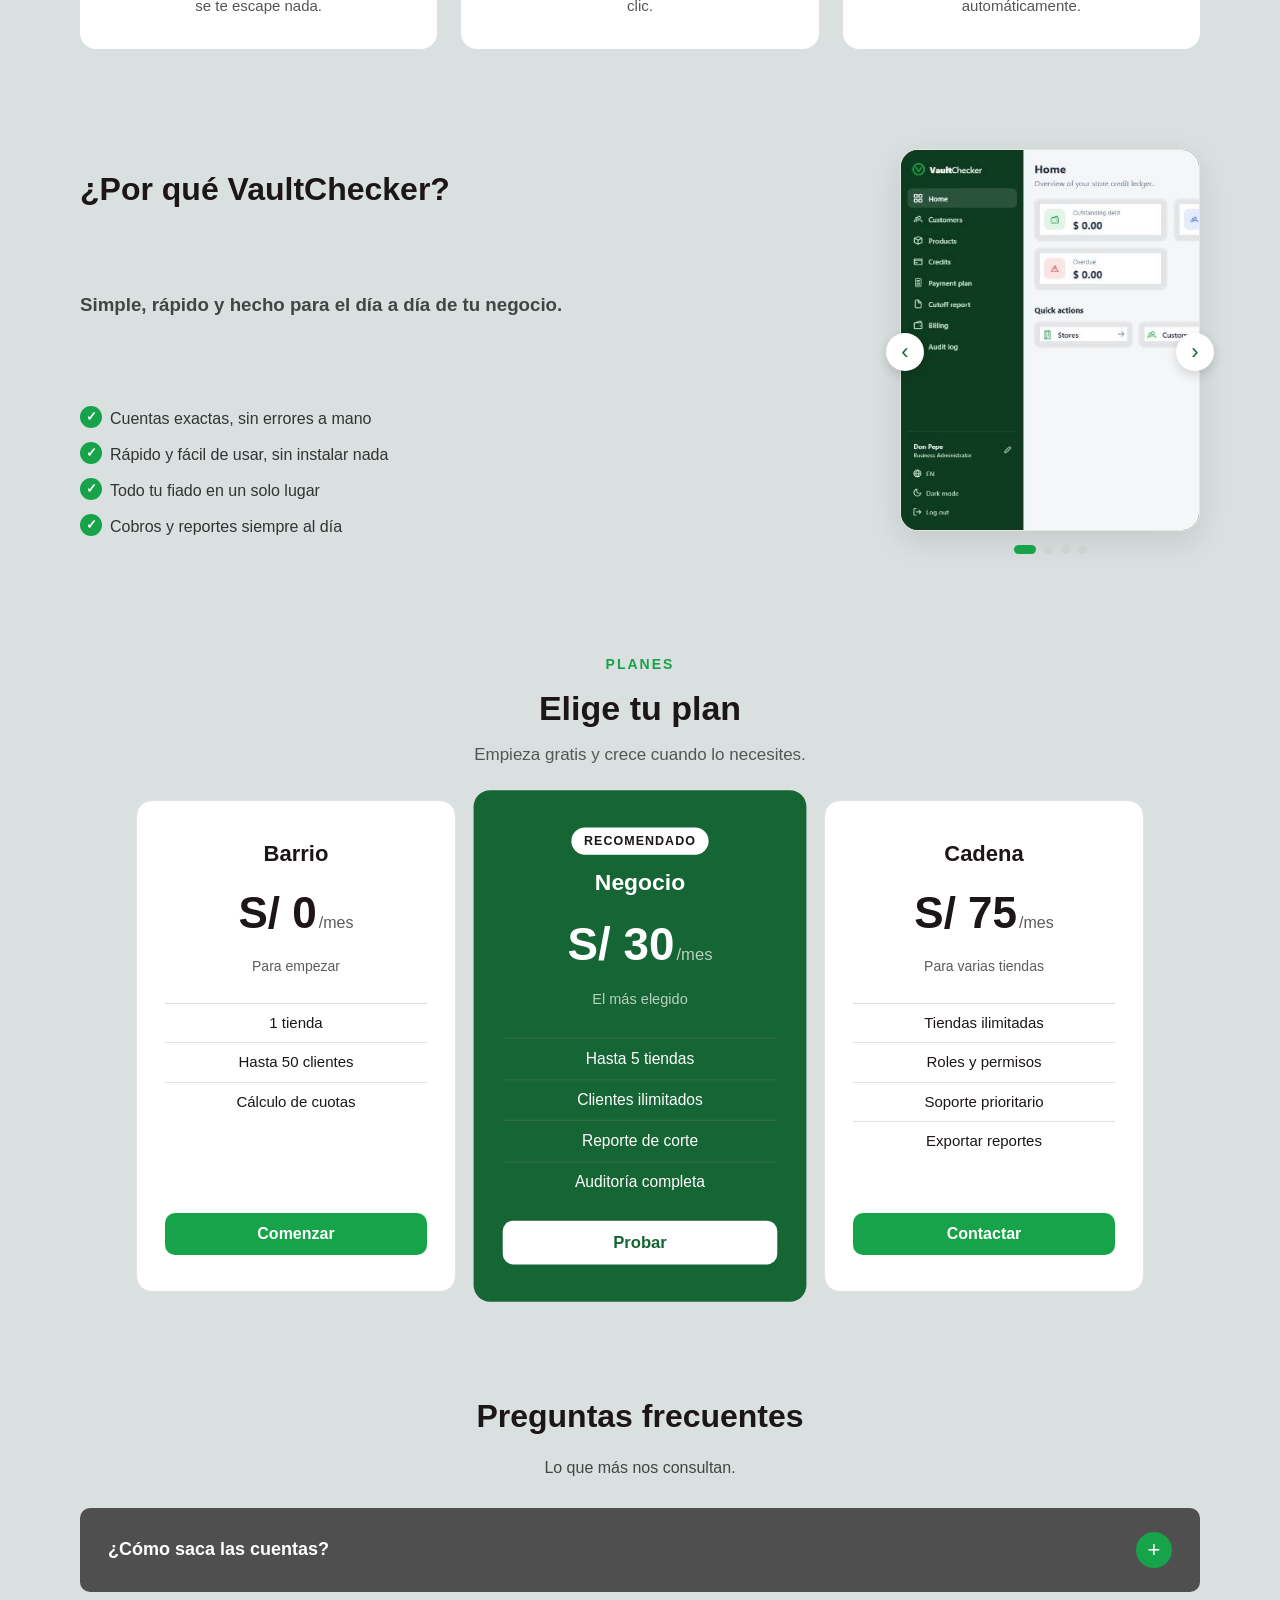
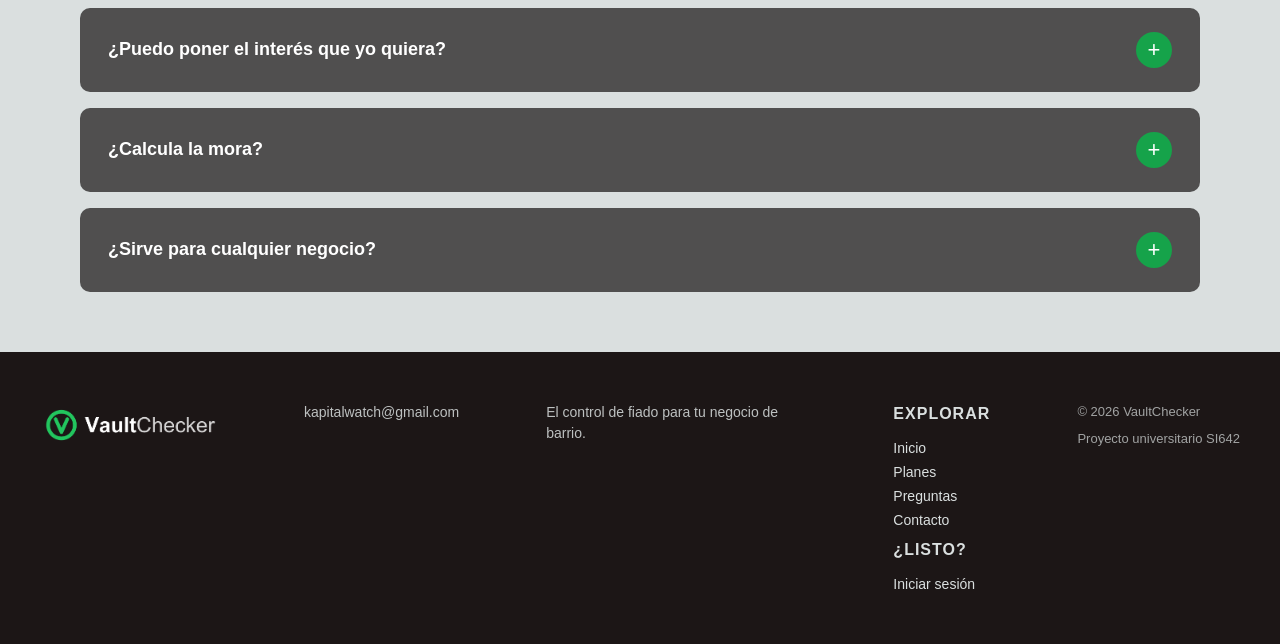
==== commit 14055a48: "feat(landing): agrega carrusel deslizable de capturas del app" ====
--- a/src/index.html
+++ b/src/index.html
@@ -131,7 +131,19 @@
                <li data-i18n="team.strength3"></li>
                <li data-i18n="team.strength4"></li>
            </ul>
-           <img class="img_about_the_team" src="../assets/images/team.png" alt="VaultChecker">
+           <div class="app_gallery" data-gallery>
+               <div class="app_gallery_viewport">
+                   <div class="app_gallery_track" data-track>
+                       <div class="app_shot"><img class="app_shot_img" alt="VaultChecker home"></div>
+                       <div class="app_shot"><img class="app_shot_img" alt="VaultChecker customers"></div>
+                       <div class="app_shot"><img class="app_shot_img" alt="VaultChecker payment plan"></div>
+                       <div class="app_shot"><img class="app_shot_img" alt="VaultChecker billing"></div>
+                   </div>
+               </div>
+               <button class="app_gallery_arrow app_gallery_prev" type="button" aria-label="Previous" data-prev>&#8249;</button>
+               <button class="app_gallery_arrow app_gallery_next" type="button" aria-label="Next" data-next>&#8250;</button>
+               <div class="app_gallery_dots" data-dots></div>
+           </div>
        </div>
       </div>
        <div class="section" id="membership">
@@ -241,6 +253,7 @@
                 <p class="designed_for" data-i18n="footer.designedFor"></p>
             </div>
         </div>
+        <script src="app-shots.js"></script>
         <script src="script.js"></script>
     </footer>
 </body>
--- a/src/styles.css
+++ b/src/styles.css
@@ -125,6 +125,13 @@
     overflow: visible;
 }
 
+.anim_notebook,
+.anim_phone,
+.anim_v,
+.anim_brand{
+    transform-box: fill-box;
+    transform-origin: center;
+}
 .anim_notebook{
     animation: heroNotebook 8s ease-in-out infinite;
 }
@@ -143,23 +150,27 @@
 }
 
 @keyframes heroNotebook{
-    0%, 14% { opacity: 1; }
-    24%, 88% { opacity: 0; }
-    100% { opacity: 1; }
+    0% { opacity: 0; transform: rotate(-6deg) scale(0.9); }
+    8%, 14% { opacity: 1; transform: rotate(0deg) scale(1); }
+    22% { opacity: 0; transform: rotate(5deg) scale(1.08); }
+    22.01%, 86% { opacity: 0; }
+    100% { opacity: 1; transform: rotate(-6deg) scale(0.9); }
 }
 @keyframes heroPhone{
-    0%, 16% { opacity: 0; }
-    26%, 88% { opacity: 1; }
-    100% { opacity: 0; }
+    0%, 15% { opacity: 0; transform: scale(0.8); }
+    26% { opacity: 1; transform: scale(1.03); }
+    32%, 86% { opacity: 1; transform: scale(1); }
+    100% { opacity: 0; transform: scale(0.9); }
 }
 @keyframes heroDrawV{
-    0%, 30% { stroke-dashoffset: 200; }
-    52%, 88% { stroke-dashoffset: 0; }
+    0%, 32% { stroke-dashoffset: 200; }
+    54% { stroke-dashoffset: 0; transform: scale(1.12); }
+    60%, 86% { stroke-dashoffset: 0; transform: scale(1); }
     100% { stroke-dashoffset: 0; }
 }
 @keyframes heroBrand{
-    0%, 58% { opacity: 0; }
-    70%, 88% { opacity: 1; }
+    0%, 60% { opacity: 0; transform: translateY(10px); }
+    72%, 86% { opacity: 1; transform: translateY(0); }
     100% { opacity: 0; }
 }
 
@@ -529,6 +540,104 @@
     border-radius: 20px;
 }
 
+/* App screenshots carousel */
+.app_gallery{
+    grid-column: 2;
+    grid-row: 1 / span 3;
+    position: relative;
+    width: 300px;
+    max-width: 100%;
+}
+.app_gallery_viewport{
+    overflow: hidden;
+    border-radius: 18px;
+    border: 1px solid #e3e8e4;
+    box-shadow: 0 10px 30px rgba(0,0,0,.10);
+    background: #ffffff;
+}
+.app_gallery_track{
+    display: flex;
+    transition: transform .4s ease;
+}
+.app_shot{
+    flex: 0 0 100%;
+    display: block;
+}
+.app_shot_img{
+    display: block;
+    width: 100%;
+    height: 380px;
+    object-fit: cover;
+    object-position: top left;
+    background: #0d3b20;
+}
+.app_shot_top{
+    display: flex;
+    align-items: center;
+    gap: 8px;
+    background: #166534;
+    color: #ffffff;
+    padding: 12px 16px;
+}
+.app_shot_dot{
+    width: 10px; height: 10px; border-radius: 50%;
+    background: #86efac;
+}
+.app_shot_title{ font-weight: 700; font-size: 15px; }
+.app_shot_body{
+    padding: 16px;
+    display: flex;
+    flex-direction: column;
+    gap: 10px;
+    flex: 1;
+    background: #f7faf8;
+}
+.mk_kpis{ display: grid; grid-template-columns: 1fr 1fr; gap: 10px; }
+.mk_kpi{
+    background: #ffffff; border: 1px solid #e3e8e4; border-radius: 12px;
+    padding: 12px; display: flex; flex-direction: column; gap: 4px;
+}
+.mk_kpi_label{ font-size: 12px; color: #6b7280; }
+.mk_kpi_value{ font-size: 18px; font-weight: 700; color: #16a34a; }
+.mk_kpi--danger .mk_kpi_value{ color: #dc2626; }
+.mk_row{
+    background: #ffffff; border: 1px solid #e3e8e4; border-radius: 10px;
+    padding: 12px 14px; display: flex; align-items: center; justify-content: space-between;
+    font-size: 14px; color: #333;
+}
+.mk_tag{ font-size: 12px; color: #166534; background: #dcfce7; padding: 3px 8px; border-radius: 999px; }
+.mk_table_head, .mk_table_row{
+    display: grid; grid-template-columns: 1fr 1fr 1fr; gap: 8px;
+    padding: 10px 12px; font-size: 13px;
+}
+.mk_table_head{ color: #6b7280; font-weight: 700; text-transform: uppercase; font-size: 11px; letter-spacing: .03em; border-bottom: 1px solid #e3e8e4; }
+.mk_table_row{ background: #ffffff; border: 1px solid #e3e8e4; border-radius: 10px; color: #333; }
+.mk_table_row--paid span:last-child{ color: #16a34a; font-weight: 700; }
+.mk_plan{
+    background: #ffffff; border: 1px solid #e3e8e4; border-radius: 12px;
+    padding: 14px 16px; display: flex; align-items: center; justify-content: space-between;
+    font-size: 15px; font-weight: 600; color: #333;
+}
+.mk_plan--active{ border-color: #16a34a; outline: 2px solid #16a34a; outline-offset: -1px; }
+.mk_plan_price{ color: #16a34a; font-weight: 700; }
+.app_gallery_arrow{
+    position: absolute; top: 50%; transform: translateY(-50%);
+    width: 38px; height: 38px; border-radius: 50%;
+    border: none; background: #ffffff; color: #166534;
+    box-shadow: 0 4px 12px rgba(0,0,0,.15); cursor: pointer;
+    font-size: 22px; line-height: 1; display: flex; align-items: center; justify-content: center;
+}
+.app_gallery_prev{ left: -14px; }
+.app_gallery_next{ right: -14px; }
+.app_gallery_dots{
+    display: flex; justify-content: center; gap: 8px; margin-top: 14px;
+}
+.app_gallery_dots button{
+    width: 9px; height: 9px; border-radius: 50%; border: none;
+    background: #cbd5cf; cursor: pointer; padding: 0;
+}
+.app_gallery_dots button.is_active{ background: #16a34a; width: 22px; border-radius: 999px; }
+
 .FAQ_section{
     display: flex;
     flex-direction: column;
@@ -689,7 +798,8 @@
         grid-template-columns: 1fr;
     }
     .presentation_image,
-    .img_about_the_team{
+    .img_about_the_team,
+    .app_gallery{
         grid-column: 1;
         grid-row: auto;
         width: 100%;
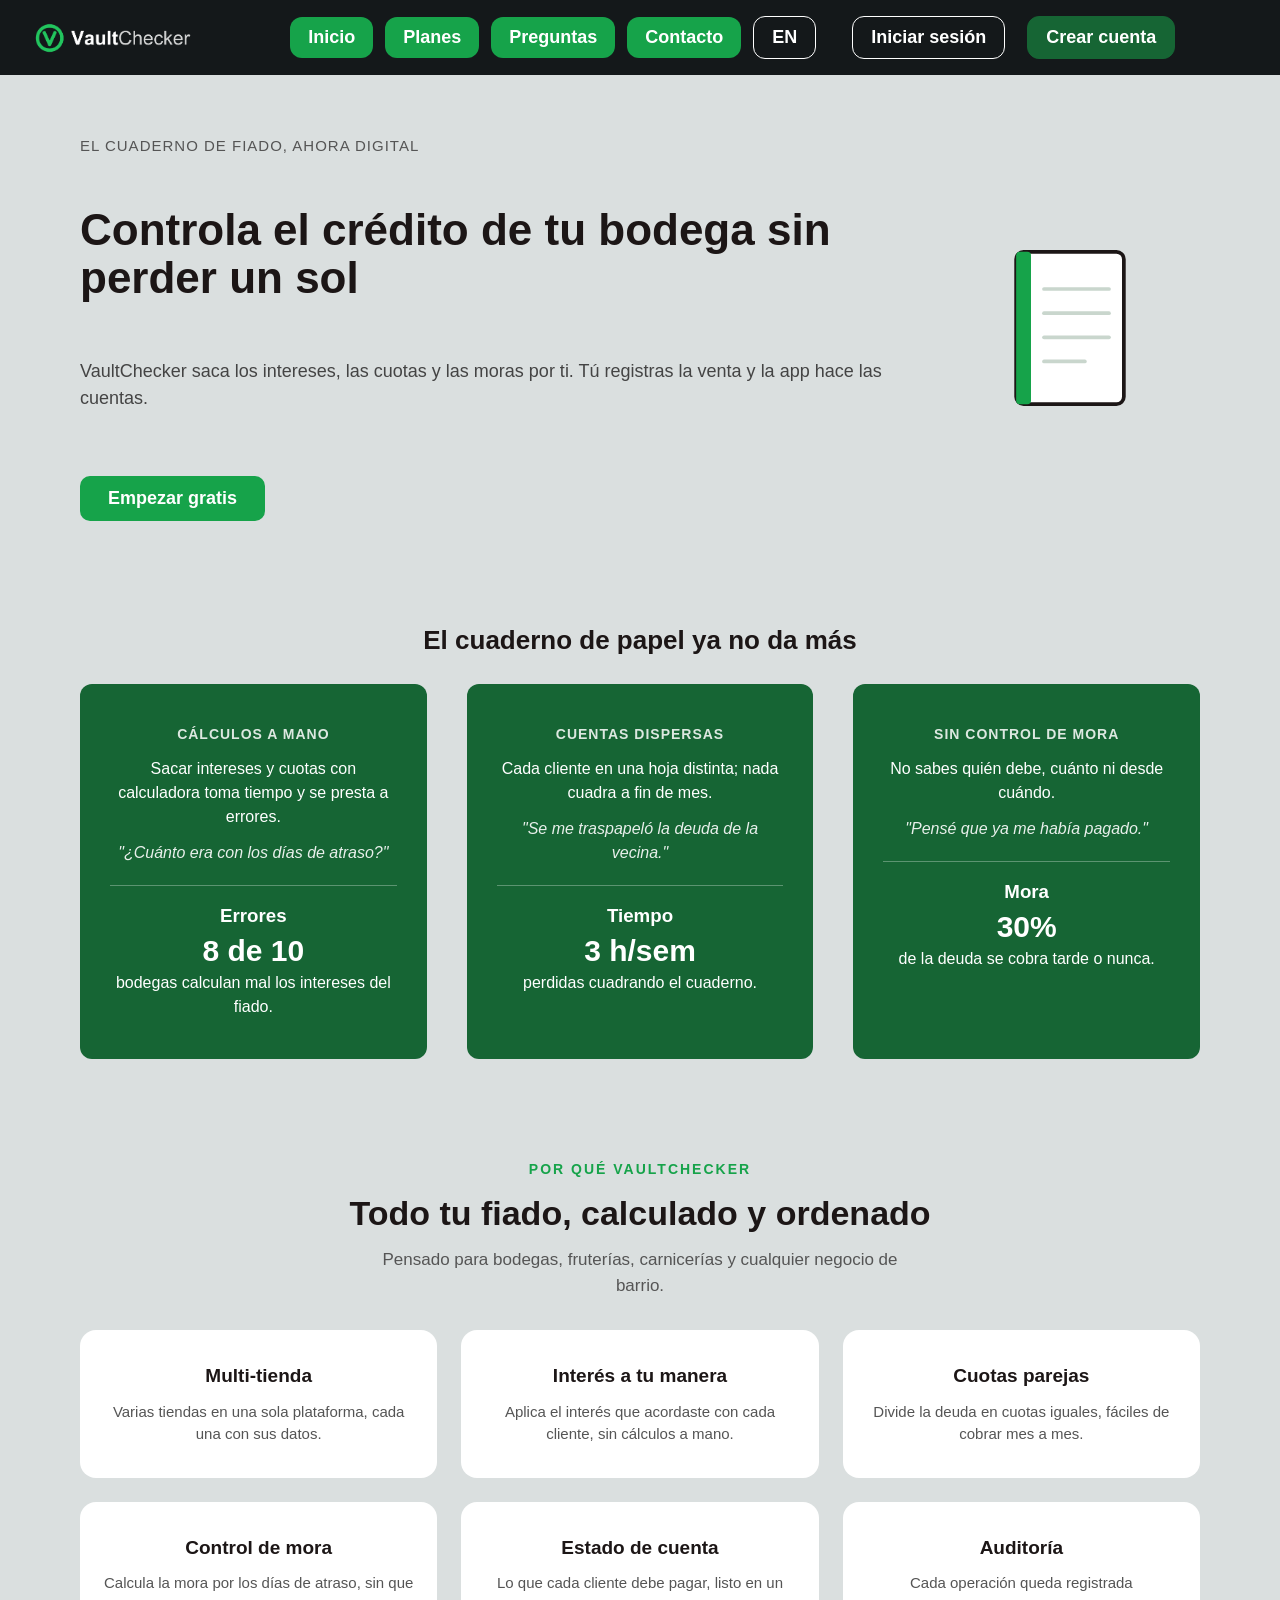
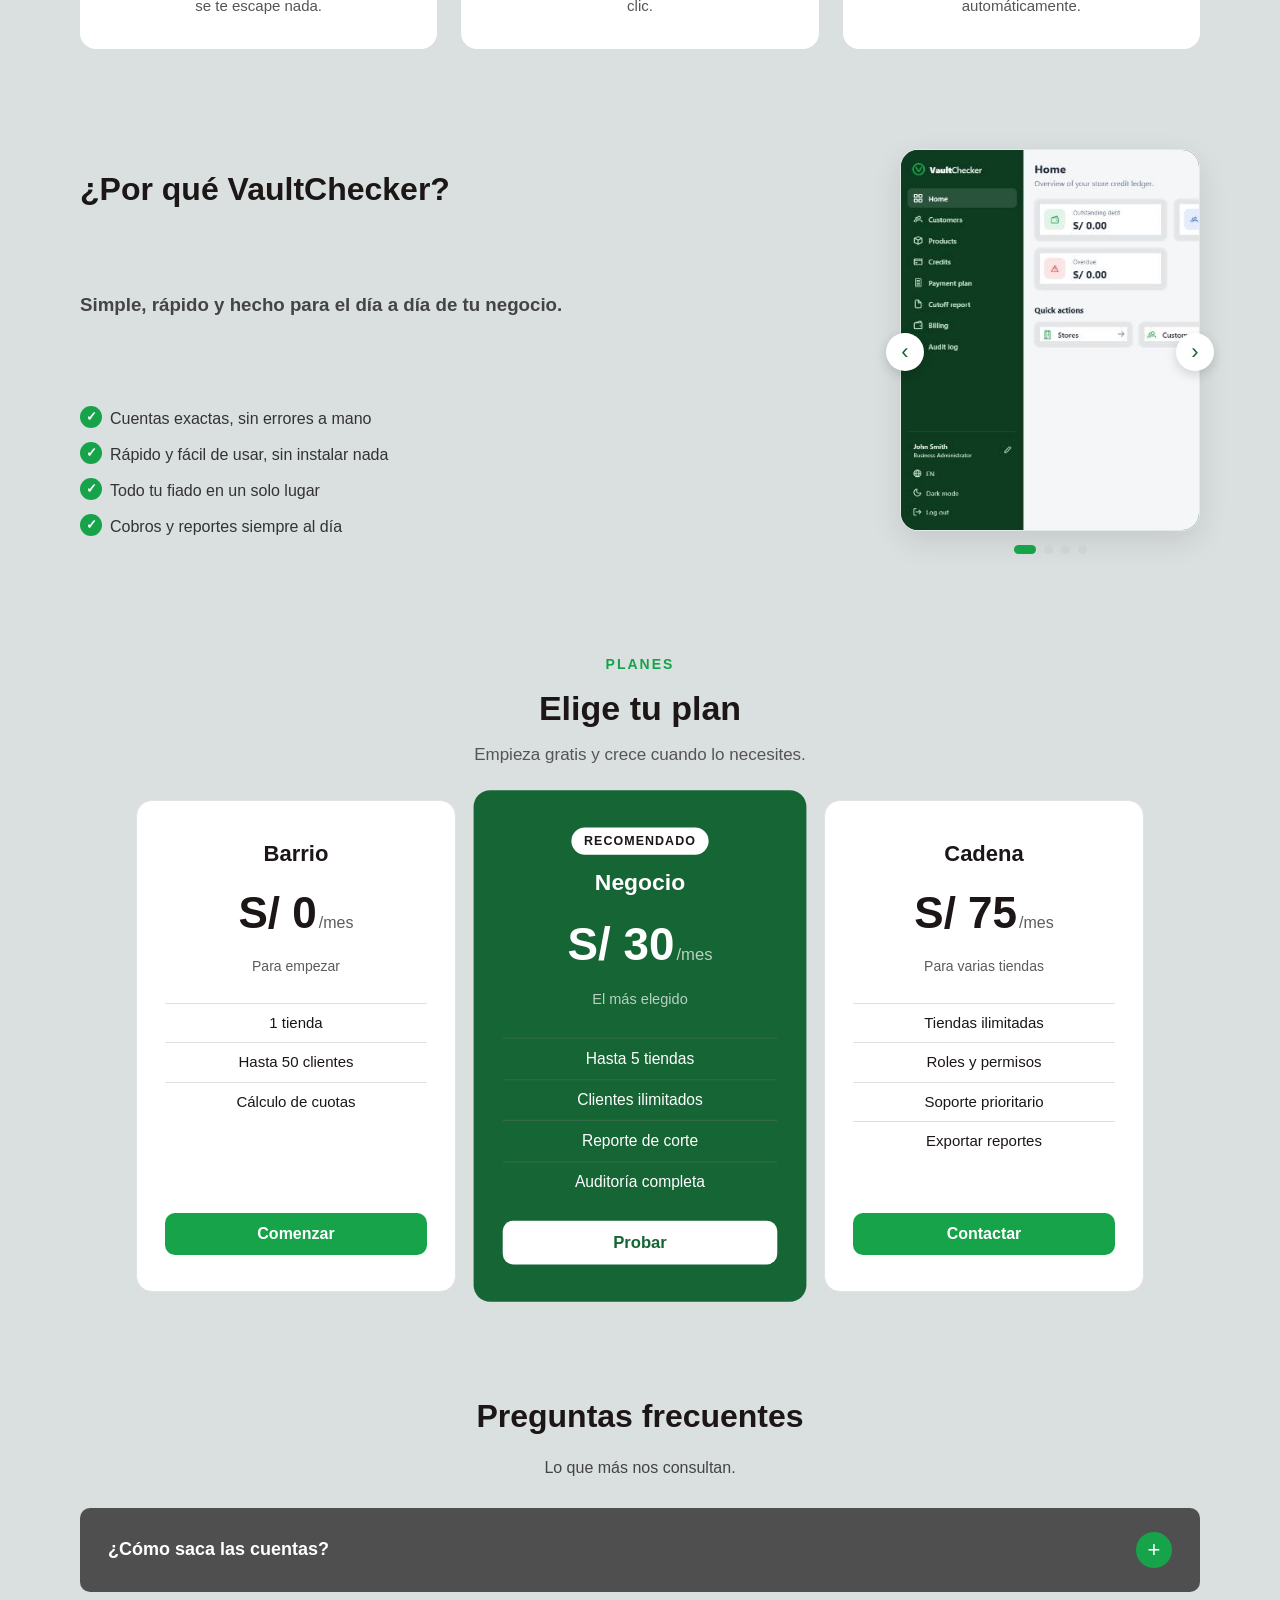
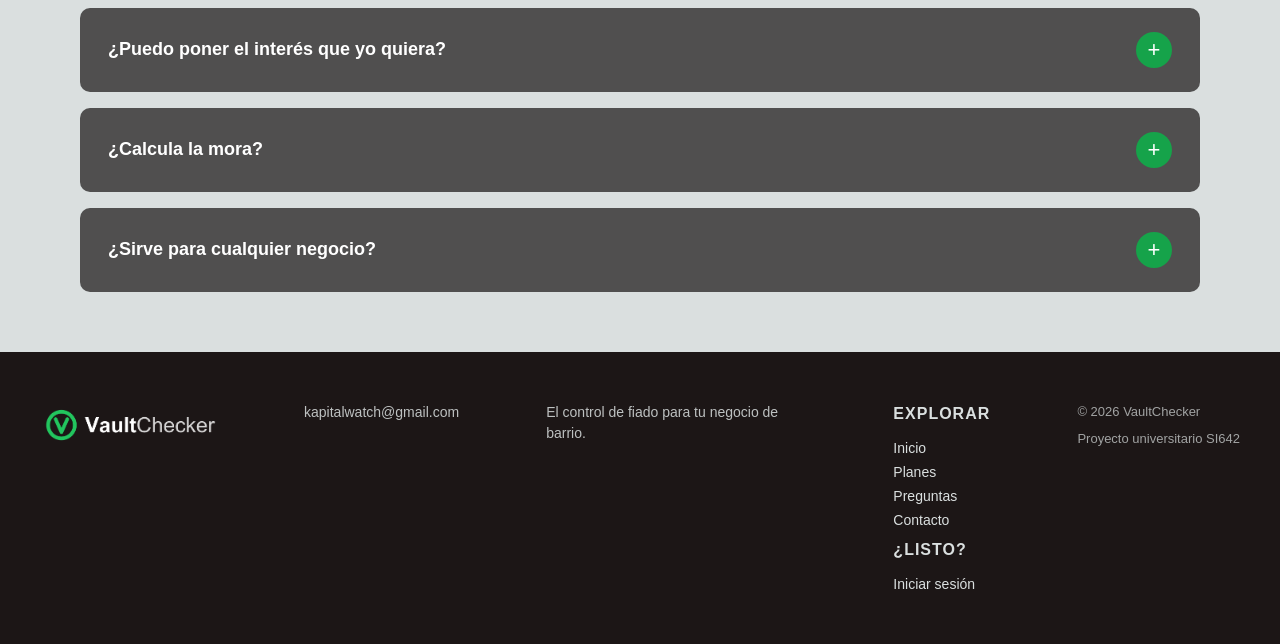
==== commit 8879dabc: "fix" ====
--- a/src/index.html
+++ b/src/index.html
@@ -28,7 +28,7 @@
            <div class="presentation">
                <p class="short_summary" data-i18n="main.summary"></p>
                <p class="catchy_words" data-i18n="main.catchy"></p>
-               <svg class="presentation_image hero_anim" viewBox="0 0 280 280" xmlns="http://www.w3.org/2000/svg" role="img" aria-label="El cuaderno de fiado se vuelve digital con VaultChecker">
+               <svg class="presentation_image hero_anim" viewBox="0 0 280 280" xmlns="http://www.w3.org/2000/svg" role="img" aria-label="The store credit notebook goes digital with VaultChecker">
                    <g class="anim_notebook">
                        <rect x="82" y="58" width="116" height="164" rx="8" fill="#ffffff" stroke="#1c1616" stroke-width="4"/>
                        <rect x="82" y="58" width="16" height="164" rx="4" fill="#16a34a"/>
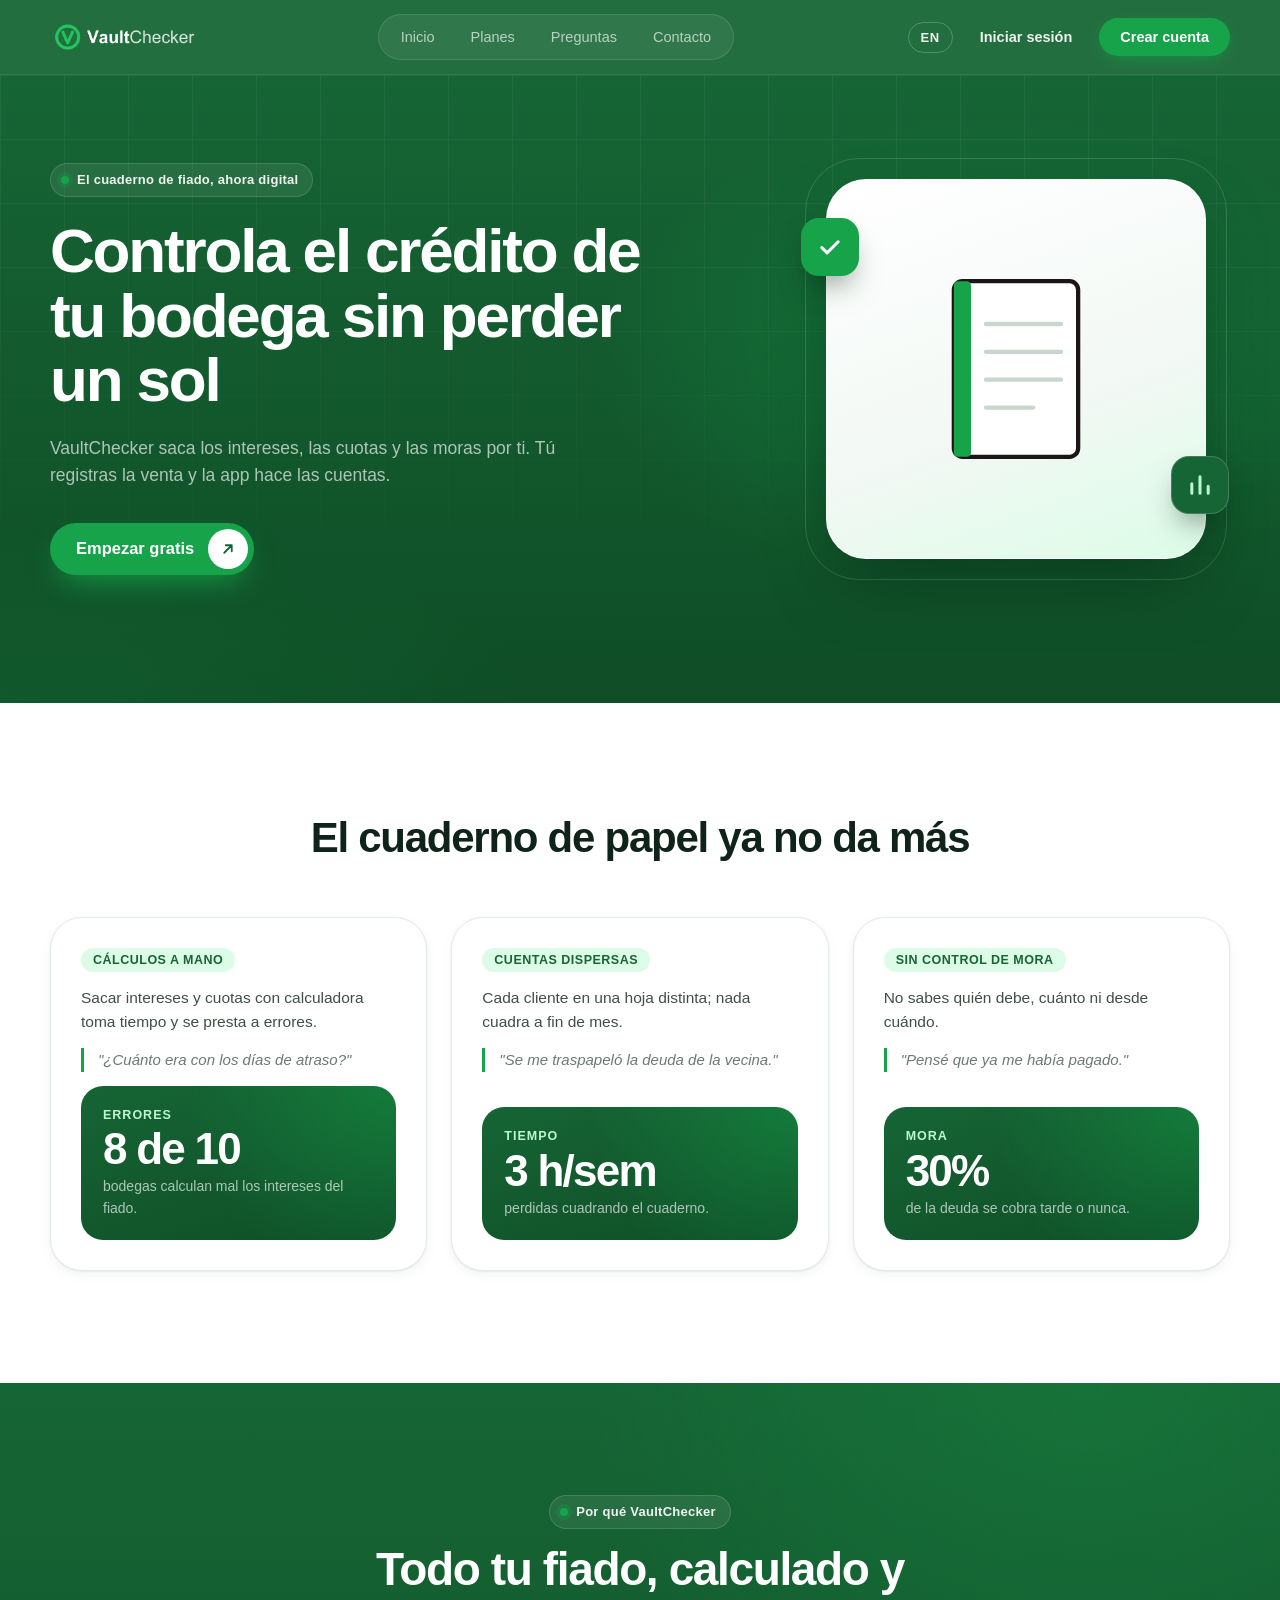
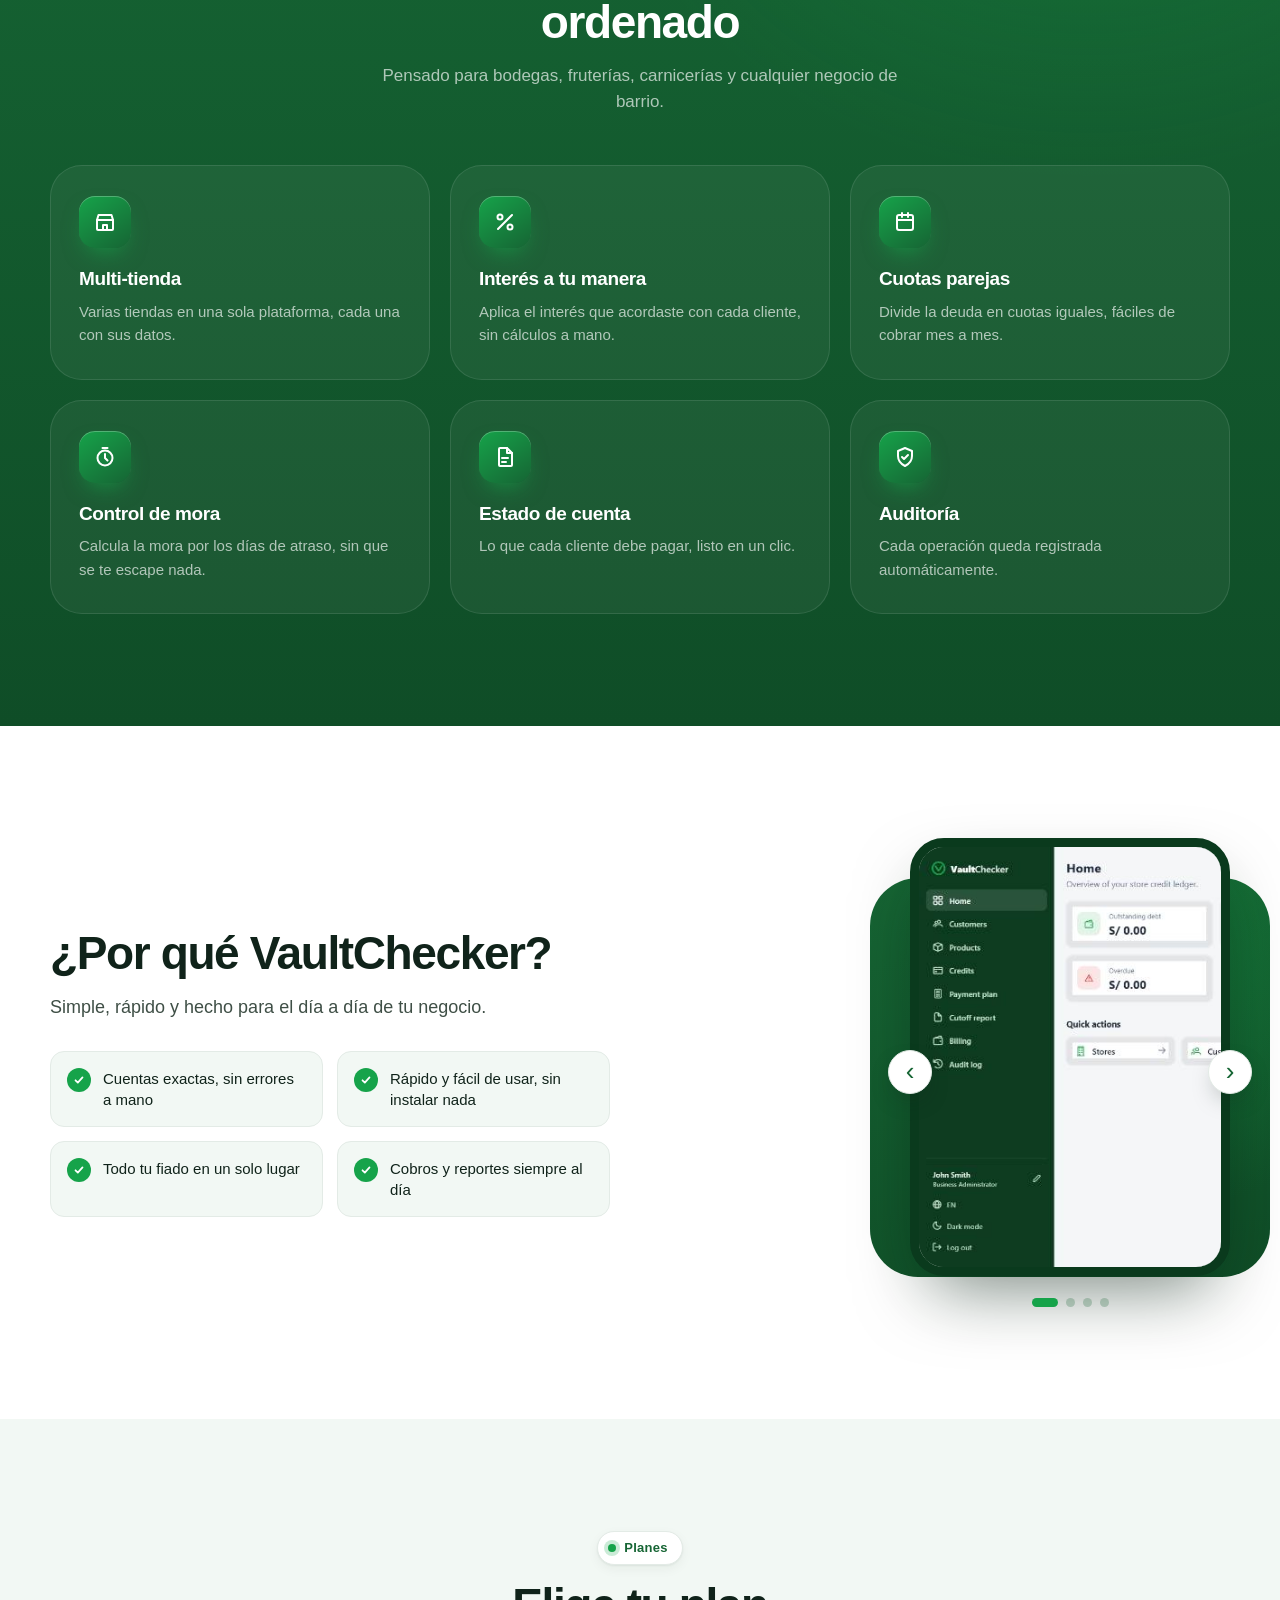
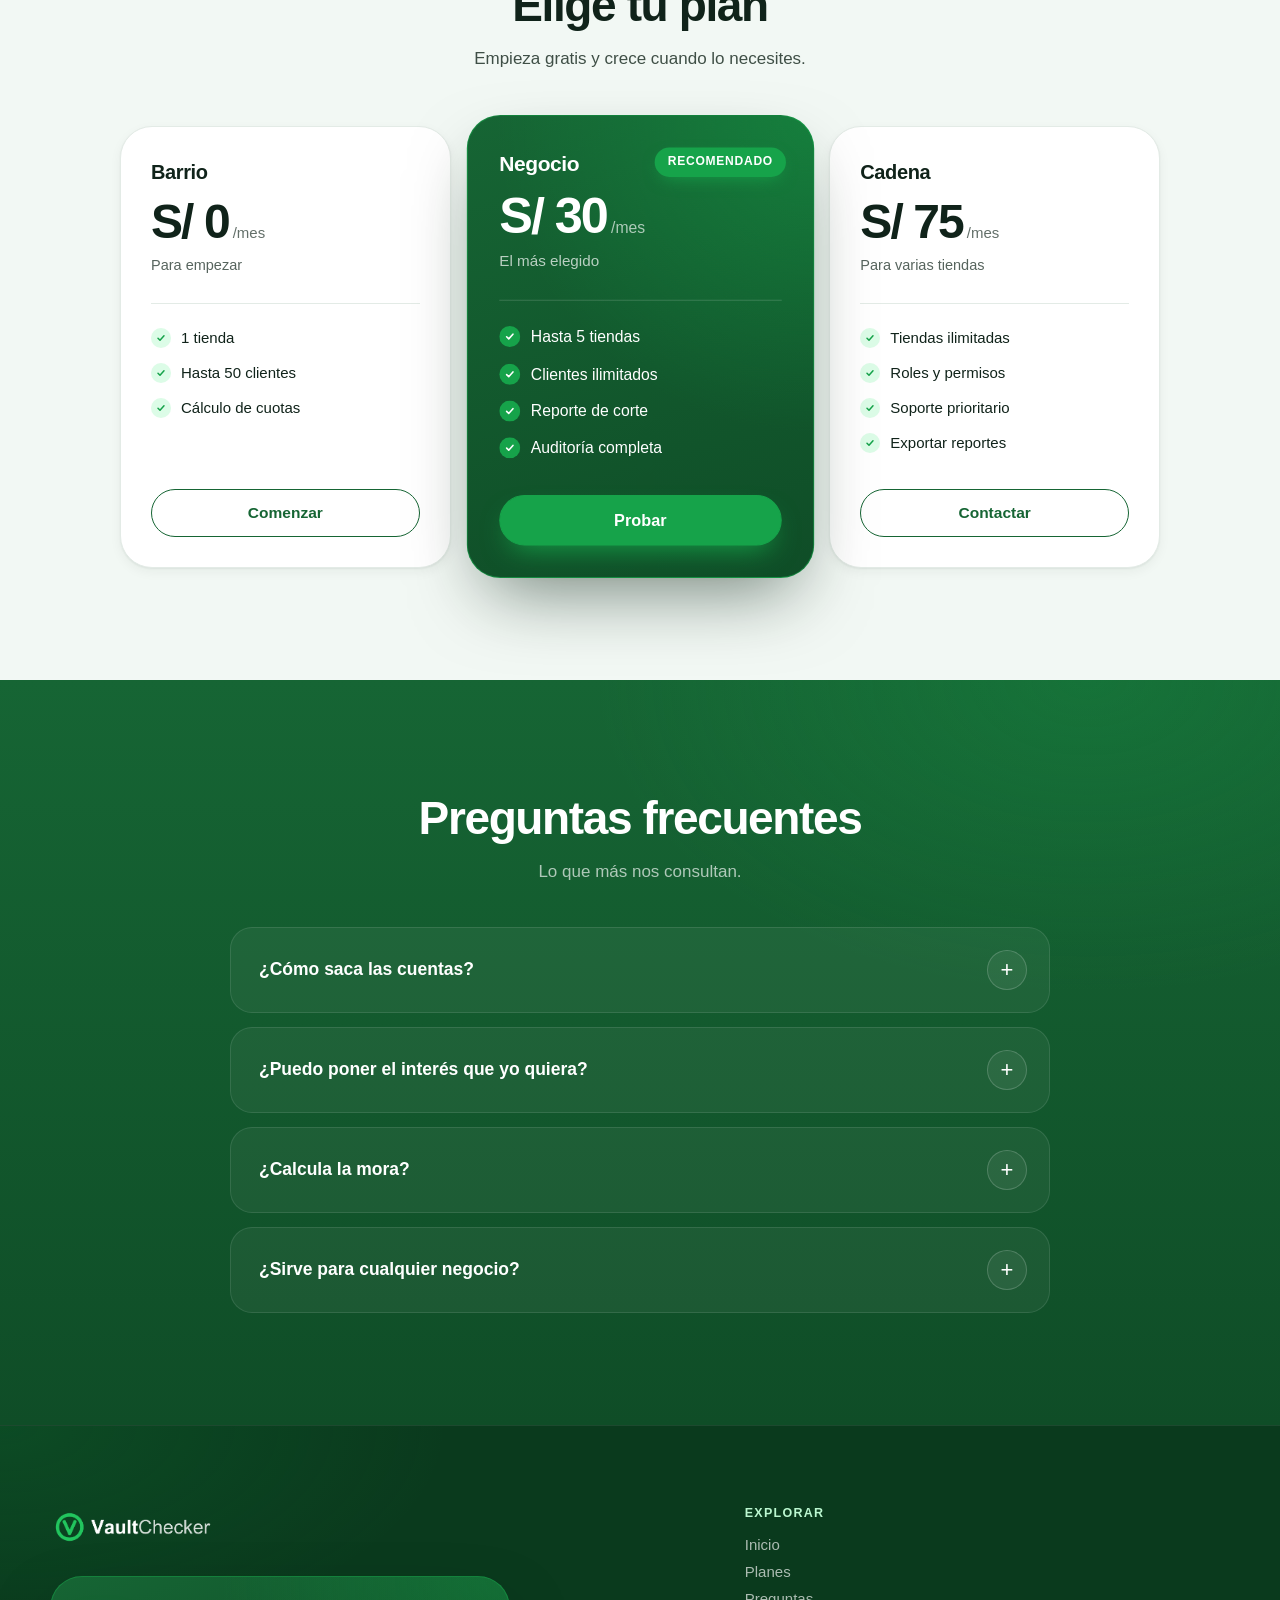
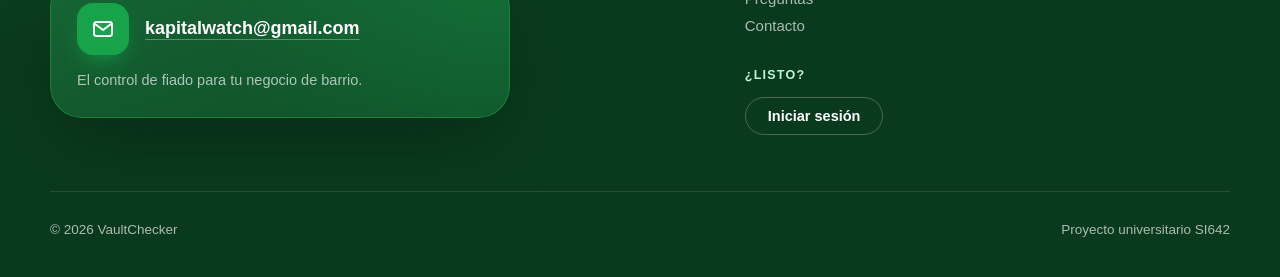
==== commit 8b063219: "style(landing): SaaS-style redesign with core dark green and accent green - Define color tokens in :" ====
--- a/src/index.html
+++ b/src/index.html
@@ -14,13 +14,17 @@
             <span></span><span></span><span></span>
         </button>
         <nav class="hero_nav">
+            <div class="nav_links">
             <button class="btn_hero_nav" data-i18n="hero.home" data-target="home"></button>
             <button class="btn_hero_nav" data-i18n="hero.membership" data-target="membership"></button>
             <button class="btn_hero_nav" data-i18n="hero.faq" data-target="faq"></button>
             <button class="btn_hero_nav" data-i18n="hero.contact" data-target="contact"></button>
+            </div>
+            <div class="nav_actions">
             <button class="btn_hero_nav" data-lang-toggle>EN</button>
             <button class="btn_hero_nav" label="btn_login" data-app-login data-i18n="hero.login"></button>
             <button class="btn_hero_nav btn_hero_nav_cta" data-app-register data-i18n="hero.register"></button>
+            </div>
         </nav>
     </header>
    <main>
@@ -28,6 +32,9 @@
            <div class="presentation">
                <p class="short_summary" data-i18n="main.summary"></p>
                <p class="catchy_words" data-i18n="main.catchy"></p>
+               <div class="hero_visual">
+               <span class="hero_chip hero_chip_check" aria-hidden="true"><svg viewBox="0 0 24 24"><path d="M5 12.5l4.5 4.5L19 7.5"/></svg></span>
+               <span class="hero_chip hero_chip_chart" aria-hidden="true"><svg viewBox="0 0 24 24"><path d="M5 19V11M12 19V5M19 19v-6"/></svg></span>
                <svg class="presentation_image hero_anim" viewBox="0 0 280 280" xmlns="http://www.w3.org/2000/svg" role="img" aria-label="The store credit notebook goes digital with VaultChecker">
                    <g class="anim_notebook">
                        <rect x="82" y="58" width="116" height="164" rx="8" fill="#ffffff" stroke="#1c1616" stroke-width="4"/>
@@ -44,6 +51,7 @@
                        <text class="anim_brand" x="140" y="196" text-anchor="middle" font-family="system-ui, Segoe UI, Arial, sans-serif" font-weight="700" font-size="15" fill="#1c1616">VaultChecker</text>
                    </g>
                </svg>
+               </div>
 
                <p class="highlighted_feature" data-i18n="main.highlightedfeature"></p>
                <div class="main_btns">
@@ -51,7 +59,7 @@
                </div>
            </div>
       </div>
-       <div class="section">
+       <div class="section section_problems">
        <p class="problem_section_name" data-i18n="problem.section"></p>
        <div class="problems_row">
            <div class="problem_summary">
@@ -88,40 +96,46 @@
            </div>
        </div>
        </div>
-      <div class="section" id="benefits">
+      <div class="section section_dark" id="benefits">
        <div class="benefits">
            <p class="benefits_eyebrow" data-i18n="benefits.eyebrow"></p>
            <h2 class="benefits_title" data-i18n="benefits.title"></h2>
            <p class="benefits_subtitle" data-i18n="benefits.subtitle"></p>
            <div class="benefits_grid">
                <div class="benefit_card">
+                   <span class="benefit_icon" aria-hidden="true"><svg viewBox="0 0 24 24"><path d="M4 10l1.5-5h13L20 10"/><path d="M4 10h16v9a1 1 0 0 1-1 1H5a1 1 0 0 1-1-1z"/><path d="M10 20v-5h4v5"/></svg></span>
                    <h3 class="benefit_name" data-i18n="benefits.card1.name"></h3>
                    <p class="benefit_text" data-i18n="benefits.card1.text"></p>
                </div>
                <div class="benefit_card">
+                   <span class="benefit_icon" aria-hidden="true"><svg viewBox="0 0 24 24"><path d="M19 5L5 19"/><circle cx="7" cy="7" r="2.5"/><circle cx="17" cy="17" r="2.5"/></svg></span>
                    <h3 class="benefit_name" data-i18n="benefits.card2.name"></h3>
                    <p class="benefit_text" data-i18n="benefits.card2.text"></p>
                </div>
                <div class="benefit_card">
+                   <span class="benefit_icon" aria-hidden="true"><svg viewBox="0 0 24 24"><rect x="4" y="5" width="16" height="15" rx="2"/><path d="M4 10h16M9 3v4M15 3v4"/></svg></span>
                    <h3 class="benefit_name" data-i18n="benefits.card3.name"></h3>
                    <p class="benefit_text" data-i18n="benefits.card3.text"></p>
                </div>
                <div class="benefit_card">
+                   <span class="benefit_icon" aria-hidden="true"><svg viewBox="0 0 24 24"><circle cx="12" cy="13" r="7.5"/><path d="M12 9v4l2.5 2.5M9.5 3h5"/></svg></span>
                    <h3 class="benefit_name" data-i18n="benefits.card4.name"></h3>
                    <p class="benefit_text" data-i18n="benefits.card4.text"></p>
                </div>
                <div class="benefit_card">
+                   <span class="benefit_icon" aria-hidden="true"><svg viewBox="0 0 24 24"><path d="M7 3h7l5 5v12a1 1 0 0 1-1 1H7a1 1 0 0 1-1-1V4a1 1 0 0 1 1-1z"/><path d="M14 3v5h5M9 13h6M9 17h4"/></svg></span>
                    <h3 class="benefit_name" data-i18n="benefits.card5.name"></h3>
                    <p class="benefit_text" data-i18n="benefits.card5.text"></p>
                </div>
                <div class="benefit_card">
+                   <span class="benefit_icon" aria-hidden="true"><svg viewBox="0 0 24 24"><path d="M12 3l7 3v5c0 4.5-3 8-7 10-4-2-7-5.5-7-10V6z"/><path d="M9 12l2 2 4-4"/></svg></span>
                    <h3 class="benefit_name" data-i18n="benefits.card6.name"></h3>
                    <p class="benefit_text" data-i18n="benefits.card6.text"></p>
                </div>
            </div>
        </div>
       </div>
-      <div class="section">
+      <div class="section section_about">
        <div class="about_team">
            <h1 class="about_team_title" data-i18n="team.title"></h1>
            <h3 class="about_team_summary" data-i18n="team.summary"></h3>
@@ -146,7 +160,7 @@
            </div>
        </div>
       </div>
-       <div class="section" id="membership">
+       <div class="section section_tint" id="membership">
        <div class="membership">
            <p class="membership_eyebrow" data-i18n="membership.eyebrow"></p>
            <h2 class="membership_title" data-i18n="membership.title"></h2>
@@ -193,7 +207,7 @@
            </div>
        </div>
        </div>
-       <div class="section" id="faq">
+       <div class="section section_dark" id="faq">
        <div class="FAQ_section">
            <h1 class="FAQ_title" data-i18n="FAQ.title"></h1>
            <p class="FAQ_description" data-i18n="FAQ.description"></p>
@@ -234,9 +248,16 @@
    </main>
     <footer id="contact">
         <div class="footer_card">
-            <img class="footer_logo" src="../assets/images/logo-dark.png" alt="VaultChecker">
-            <p class="footer_info" data-i18n="footer.contact"></p>
-            <p class="footer_info" data-i18n="footer.summary"></p>
+            <div class="footer_brand">
+                <img class="footer_logo" src="../assets/images/logo-dark.png" alt="VaultChecker">
+                <div class="footer_contact">
+                    <a class="footer_mail" href="mailto:kapitalwatch@gmail.com">
+                        <span class="footer_mail_icon" aria-hidden="true"><svg viewBox="0 0 24 24"><rect x="3" y="5" width="18" height="14" rx="2.5"/><path d="M4 7l8 6 8-6"/></svg></span>
+                        <p class="footer_info" data-i18n="footer.contact"></p>
+                    </a>
+                    <p class="footer_info" data-i18n="footer.summary"></p>
+                </div>
+            </div>
             <div class="footer_shortcuts">
                 <h2 class="footer_explore" data-i18n="footer.explore"></h2>
                 <nav class="footer_explore_nav">
--- a/src/styles.css
+++ b/src/styles.css
@@ -1,14 +1,64 @@
+/* =========================================================
+   VaultChecker landing, design tokens
+   Core (dominant):  --vc-green-dark   #166534
+   Accent (punctual): --vc-green-accent #16a34a
+   Everything else is a tint/shade of these two greens or a neutral.
+   ========================================================= */
+:root{
+    --vc-green-dark: #166534;
+    --vc-green-accent: #16a34a;
+
+    /* derived shades of the core green */
+    --vc-green-deep: #0f4d27;
+    --vc-green-deeper: #0a3a1d;
+    --vc-green-dark-rgb: 22, 101, 52;
+    --vc-green-accent-rgb: 22, 163, 74;
+
+    /* derived tints */
+    --vc-green-light: #bbf7d0;
+    --vc-green-soft: #dcfce7;
+    --vc-green-mist: #f2f8f4;
+
+    /* neutrals */
+    --vc-ink: #10231a;
+    --vc-text: #3f4f46;
+    --vc-muted: #6b7a72;
+    --vc-line: #e3ebe6;
+    --vc-white: #ffffff;
+    --vc-on-dark: rgba(255, 255, 255, 0.92);
+    --vc-on-dark-muted: rgba(255, 255, 255, 0.66);
+
+    /* shape & depth */
+    --vc-radius-sm: 14px;
+    --vc-radius: 22px;
+    --vc-radius-lg: 32px;
+    --vc-pill: 999px;
+    --vc-shadow-sm: 0 1px 2px rgba(16, 35, 26, 0.06), 0 4px 12px rgba(16, 35, 26, 0.05);
+    --vc-shadow: 0 2px 6px rgba(16, 35, 26, 0.05), 0 18px 40px -12px rgba(16, 35, 26, 0.14);
+    --vc-shadow-lg: 0 30px 70px -20px rgba(4, 30, 14, 0.55);
+
+    --vc-header-h: 72px;
+    --vc-gutter: max(24px, calc((100% - 1180px) / 2));
+    --vc-font: "Inter", -apple-system, BlinkMacSystemFont, "Segoe UI", Roboto, "Helvetica Neue", Arial, sans-serif;
+}
+
 *{
     margin: 0;
     padding: 0;
     box-sizing: border-box;
 }
 
+html{
+    scroll-behavior: smooth;
+}
+
 body{
-    background-color: #dadfdf;
-    font-family: "Arial", sans-serif;
-    color: #1c1616;
-    line-height: 1.5;
+    background-color: var(--vc-white);
+    font-family: var(--vc-font);
+    color: var(--vc-ink);
+    line-height: 1.55;
+    -webkit-font-smoothing: antialiased;
+    text-rendering: optimizeLegibility;
 }
 
 img{
@@ -21,105 +71,377 @@
     font-family: inherit;
 }
 
+button:focus-visible,
+a:focus-visible{
+    outline: 2px solid var(--vc-green-accent);
+    outline-offset: 3px;
+}
+
+h1, h2, h3, h4{
+    letter-spacing: -0.02em;
+    line-height: 1.15;
+}
+
+/* Shared "eyebrow chip" used by section labels */
+.short_summary,
+.benefits_eyebrow,
+.membership_eyebrow{
+    display: inline-flex;
+    align-items: center;
+    gap: 8px;
+    align-self: center;
+    width: fit-content;
+    padding: 6px 14px 6px 10px;
+    border-radius: var(--vc-pill);
+    font-size: 13px;
+    font-weight: 600;
+    letter-spacing: 0.02em;
+}
+.short_summary::before,
+.benefits_eyebrow::before,
+.membership_eyebrow::before{
+    content: "";
+    width: 8px;
+    height: 8px;
+    border-radius: 50%;
+    background-color: var(--vc-green-accent);
+    box-shadow: 0 0 0 4px rgba(var(--vc-green-accent-rgb), 0.22);
+}
+
+/* =========================================================
+   Header / nav
+   ========================================================= */
 header{
+    position: sticky;
+    top: 0;
+    z-index: 50;
     display: flex;
     flex-wrap: wrap;
     align-items: center;
     gap: 16px 24px;
-    background-color: #757575;
-    padding: 16px 30px;
+    min-height: var(--vc-header-h);
+    padding: 14px var(--vc-gutter);
+    background-color: rgba(var(--vc-green-dark-rgb), 0.94);
+    backdrop-filter: saturate(140%) blur(14px);
+    -webkit-backdrop-filter: saturate(140%) blur(14px);
+    border-bottom: 1px solid rgba(255, 255, 255, 0.08);
 }
 
 .logo{
-    width: 50px;
-    height: 50px;
+    width: auto;
+    height: 38px;
     flex-shrink: 0;
 }
 
 .hero_nav{
-    flex: 1 1 400px;
+    flex: 1 1 auto;
     display: flex;
     align-items: center;
-    flex-wrap: wrap;
+    justify-content: space-between;
+    gap: 16px;
+}
+
+.nav_links{
+    display: flex;
+    align-items: center;
+    gap: 2px;
+    margin: 0 auto;
+    padding: 5px;
+    border-radius: var(--vc-pill);
+    background-color: rgba(255, 255, 255, 0.06);
+    border: 1px solid rgba(255, 255, 255, 0.12);
+}
+
+.nav_actions{
+    display: flex;
+    align-items: center;
+    gap: 10px;
+}
+
+.btn_hero_nav{
+    font-size: 14.5px;
+    font-weight: 500;
+    padding: 8px 16px;
+    border-radius: var(--vc-pill);
+    border: 1px solid transparent;
+    background-color: transparent;
+    color: var(--vc-on-dark-muted);
+    white-space: nowrap;
+    transition: background-color 0.2s, color 0.2s, border-color 0.2s, transform 0.15s;
+}
+
+.btn_hero_nav:hover{
+    color: var(--vc-white);
+    background-color: rgba(var(--vc-green-accent-rgb), 0.28);
+}
+
+.btn_hero_nav[data-lang-toggle]{
+    min-width: 44px;
+    padding: 7px 12px;
+    font-size: 13px;
+    font-weight: 700;
+    letter-spacing: 0.04em;
+    color: var(--vc-on-dark);
+    border-color: rgba(255, 255, 255, 0.22);
+}
+.btn_hero_nav[data-lang-toggle]:hover{
+    border-color: var(--vc-green-accent);
+}
+
+button[label="btn_login"]{
+    color: var(--vc-on-dark);
+    font-weight: 600;
+}
+
+.btn_hero_nav_cta{
+    font-weight: 700;
+    padding: 10px 20px;
+    color: var(--vc-white);
+    background-color: var(--vc-green-accent);
+    box-shadow: 0 6px 18px -6px rgba(var(--vc-green-accent-rgb), 0.8);
+}
+.btn_hero_nav_cta:hover{
+    background-color: var(--vc-green-accent);
+    transform: translateY(-1px);
+    box-shadow: 0 10px 24px -8px rgba(var(--vc-green-accent-rgb), 0.95);
+}
+
+.nav_toggle{
+    display: none;
+    flex-direction: column;
     justify-content: center;
-    gap: 12px;
-}
-
-.btn_hero_nav{
-    font-weight: bold;
-    font-size: 18px;
-    padding: 10px 18px;
+    gap: 5px;
+    width: 44px;
+    height: 40px;
+    padding: 8px 10px;
+    background: rgba(255, 255, 255, 0.06);
+    border: 1px solid rgba(255, 255, 255, 0.14);
     border-radius: 12px;
-    border: none;
-    background-color: #1c1616;
-    color: #ffffff;
-    transition: transform 0.15s;
-}
-
-.btn_hero_nav:hover{
-    transform: translateY(-2px);
-}
-
-button[label="btn_login"]{
-    margin-left: 24px;
-    background-color: #fdfdfd;
-    color: #1c1616;
-    border: 1px solid #1c1616;
-}
-
+}
+.nav_toggle span{
+    display: block;
+    width: 100%;
+    height: 2px;
+    border-radius: 2px;
+    background: var(--vc-white);
+    transition: transform 0.2s, opacity 0.2s;
+}
+header.nav-open .nav_toggle span:nth-child(1){ transform: translateY(7px) rotate(45deg); }
+header.nav-open .nav_toggle span:nth-child(2){ opacity: 0; }
+header.nav-open .nav_toggle span:nth-child(3){ transform: translateY(-7px) rotate(-45deg); }
+
+/* =========================================================
+   Layout: full-bleed sections, content capped at ~1180px
+   ========================================================= */
 main{
-    display: flex;
-    flex-direction: column;
-    gap: 100px;
-    max-width: 1200px;
-    margin: 0 auto;
-    padding: 60px 40px;
+    display: block;
 }
 
 .section{
+    position: relative;
     display: flex;
     flex-direction: column;
     gap: 24px;
+    padding: 112px var(--vc-gutter);
+    scroll-margin-top: var(--vc-header-h);
+}
+
+.section_dark{
+    background:
+        radial-gradient(ellipse 55% 60% at 85% 0%, rgba(var(--vc-green-accent-rgb), 0.22), transparent 70%),
+        linear-gradient(180deg, var(--vc-green-dark) 0%, var(--vc-green-deep) 100%);
+    color: var(--vc-on-dark);
+}
+
+.section_tint{
+    background-color: var(--vc-green-mist);
+}
+
+/* =========================================================
+   Hero (#home)
+   ========================================================= */
+#home{
+    padding-top: 88px;
+    padding-bottom: 128px;
+    overflow: hidden;
+    color: var(--vc-white);
+    background:
+        radial-gradient(ellipse 45% 55% at 78% 45%, rgba(var(--vc-green-accent-rgb), 0.38), transparent 70%),
+        radial-gradient(ellipse 60% 40% at 0% 100%, rgba(var(--vc-green-accent-rgb), 0.14), transparent 70%),
+        linear-gradient(180deg, var(--vc-green-dark) 0%, var(--vc-green-deep) 100%);
+}
+
+/* faint grid texture, fades out toward the bottom */
+#home::before{
+    content: "";
+    position: absolute;
+    inset: 0;
+    pointer-events: none;
+    background-image:
+        linear-gradient(rgba(255, 255, 255, 0.06) 1px, transparent 1px),
+        linear-gradient(90deg, rgba(255, 255, 255, 0.06) 1px, transparent 1px);
+    background-size: 64px 64px;
+    -webkit-mask-image: linear-gradient(180deg, #000 0%, transparent 85%);
+    mask-image: linear-gradient(180deg, #000 0%, transparent 85%);
 }
 
 .presentation{
+    position: relative;
     display: grid;
-    grid-template-columns: 1fr auto;
+    grid-template-columns: minmax(0, 1fr) auto;
+    grid-template-rows: 1fr repeat(4, auto) 1fr;
     align-items: center;
-    gap: 40px;
+    column-gap: 64px;
 }
 
 .short_summary{
-    font-weight: 300;
-    font-size: 15px;
-    text-transform: uppercase;
-    letter-spacing: 1px;
-    color: #555;
+    grid-column: 1;
+    grid-row: 2;
+    justify-self: start;
+    color: var(--vc-on-dark);
+    background-color: rgba(255, 255, 255, 0.08);
+    border: 1px solid rgba(255, 255, 255, 0.14);
 }
 
 .catchy_words{
-    font-weight: bold;
-    font-size: clamp(30px, 6vw, 44px);
-    line-height: 1.1;
-    margin-top: 8px;
+    grid-column: 1;
+    grid-row: 3;
+    margin-top: 22px;
+    font-weight: 700;
+    font-size: clamp(36px, 5.4vw, 62px);
+    line-height: 1.04;
+    letter-spacing: -0.035em;
+    max-width: 640px;
 }
 
 .highlighted_feature{
-    margin-top: 16px;
-    font-size: 18px;
-    color: #444;
+    grid-column: 1;
+    grid-row: 4;
+    margin-top: 22px;
+    max-width: 520px;
+    font-size: 17.5px;
+    color: var(--vc-on-dark-muted);
+}
+
+.main_btns{
+    grid-column: 1;
+    grid-row: 5;
+    display: flex;
+    flex-wrap: wrap;
+    gap: 16px;
+    margin-top: 34px;
+}
+
+.btn_start{
+    display: inline-flex;
+    align-items: center;
+    gap: 14px;
+    padding: 6px 6px 6px 26px;
+    border: none;
+    border-radius: var(--vc-pill);
+    background-color: var(--vc-green-accent);
+    color: var(--vc-white);
+    font-size: 16.5px;
+    font-weight: 700;
+    box-shadow: 0 14px 30px -10px rgba(var(--vc-green-accent-rgb), 0.9);
+    transition: transform 0.15s, box-shadow 0.2s;
+}
+/* arrow bubble (decorative, no text) */
+.btn_start::after{
+    content: "";
+    width: 40px;
+    height: 40px;
+    border-radius: 50%;
+    background:
+        url("data:image/svg+xml,%3Csvg xmlns='http://www.w3.org/2000/svg' viewBox='0 0 24 24' fill='none' stroke='%23166534' stroke-width='2.4' stroke-linecap='round' stroke-linejoin='round'%3E%3Cpath d='M7 17L17 7M9 7h8v8'/%3E%3C/svg%3E") center / 18px no-repeat,
+        var(--vc-white);
+    transition: transform 0.2s;
+}
+.btn_start:hover{
+    transform: translateY(-2px);
+    box-shadow: 0 18px 36px -10px rgba(var(--vc-green-accent-rgb), 1);
+}
+.btn_start:hover::after{
+    transform: rotate(45deg);
+}
+
+/* Floating mockup card that hosts the (unchanged) hero animation */
+.hero_visual{
+    grid-column: 2;
+    grid-row: 1 / -1;
+    position: relative;
+    width: 380px;
+    margin-right: 24px;
+    aspect-ratio: 1;
+    display: grid;
+    place-items: center;
+    padding: 36px;
+    border-radius: 40px;
+    background: linear-gradient(160deg, var(--vc-white) 0%, var(--vc-green-mist) 60%, var(--vc-green-soft) 100%);
+    border: 1px solid rgba(255, 255, 255, 0.7);
+    box-shadow: var(--vc-shadow-lg), inset 0 1px 0 rgba(255, 255, 255, 0.9);
+}
+.hero_visual::before{
+    content: "";
+    position: absolute;
+    inset: -22px;
+    border-radius: 54px;
+    border: 1px solid rgba(255, 255, 255, 0.14);
+    pointer-events: none;
 }
 
 .presentation_image{
-    grid-row: 1 / span 4;
-    grid-column: 2;
-    width: 260px;
-    height: 260px;
-    object-fit: cover;
-    background-color: #dcfce7;
-    border-radius: 20px;
-}
-
+    width: 100%;
+    height: 100%;
+    max-width: 300px;
+    max-height: 300px;
+}
+
+.hero_chip{
+    position: absolute;
+    z-index: 2;
+    display: grid;
+    place-items: center;
+    width: 58px;
+    height: 58px;
+    border-radius: 18px;
+    box-shadow: 0 16px 30px -10px rgba(4, 30, 14, 0.5);
+    animation: vcFloat 6s ease-in-out infinite;
+}
+.hero_chip svg{
+    width: 28px;
+    height: 28px;
+    fill: none;
+    stroke-width: 2.6;
+    stroke-linecap: round;
+    stroke-linejoin: round;
+}
+.hero_chip_check{
+    top: 38px;
+    left: -26px;
+    background-color: var(--vc-green-accent);
+}
+.hero_chip_check svg{ stroke: var(--vc-white); }
+.hero_chip_chart{
+    right: -24px;
+    bottom: 44px;
+    background-color: var(--vc-green-dark);
+    border: 1px solid rgba(255, 255, 255, 0.18);
+    animation-delay: -3s;
+}
+.hero_chip_chart svg{ stroke: var(--vc-green-light); }
+
+@keyframes vcFloat{
+    0%, 100% { transform: translateY(0); }
+    50% { transform: translateY(-10px); }
+}
+
+@media (prefers-reduced-motion: reduce){
+    .hero_chip{ animation: none; }
+    html{ scroll-behavior: auto; }
+}
+
+/* ---- Hero animation (unchanged) ---- */
 .hero_anim{
     background-color: transparent;
     overflow: visible;
@@ -181,203 +503,483 @@
     .anim_brand{ animation: none; opacity: 1; }
 }
 
-.main_btns{
-    display: flex;
-    flex-wrap: wrap;
-    gap: 16px;
-    margin-top: 24px;
-}
-
-.btn_start{
-    background-color: #1c1616;
-    color: white;
-    border: none;
-    border-radius: 10px;
-    font-size: 18px;
-    font-weight: bold;
-    padding: 12px 28px;
-    transition: transform 0.15s;
-}
-
-.btn_start:hover{
-    transform: translateY(-2px);
+/* =========================================================
+   Problems (light)
+   ========================================================= */
+.section_problems{
+    gap: 56px;
 }
 
 .problem_section_name{
-    font-size: clamp(22px, 4vw, 26px);
-    font-weight: bold;
+    font-size: clamp(28px, 4vw, 42px);
+    font-weight: 700;
+    letter-spacing: -0.03em;
+    line-height: 1.1;
     text-align: center;
+    max-width: 680px;
+    margin: 0 auto;
 }
 
 .problems_row{
-    display: flex;
-    justify-content: center;
-    gap: 40px;
-    flex-wrap: wrap;
+    display: grid;
+    grid-template-columns: repeat(3, minmax(0, 1fr));
+    gap: 24px;
 }
 
 .problem_summary{
-    flex: 1 1 280px;
-    min-width: 0;
-    max-width: 360px;
+    display: flex;
+    flex-direction: column;
+    align-items: flex-start;
+    gap: 14px;
+    padding: 30px;
+    background-color: var(--vc-white);
+    border: 1px solid var(--vc-line);
+    border-radius: var(--vc-radius-lg);
+    box-shadow: var(--vc-shadow-sm);
+    transition: transform 0.25s, box-shadow 0.25s, border-color 0.25s;
+}
+
+.problem_summary:hover{
+    transform: translateY(-6px);
+    box-shadow: var(--vc-shadow);
+    border-color: rgba(var(--vc-green-accent-rgb), 0.45);
+}
+
+.problem_summary *{
+    max-width: 100%;
+    overflow-wrap: break-word;
+}
+
+.problem_subtitle{
+    display: inline-flex;
+    align-items: center;
+    padding: 5px 12px;
+    border-radius: var(--vc-pill);
+    background-color: var(--vc-green-soft);
+    color: var(--vc-green-dark);
+    font-size: 12.5px;
+    font-weight: 700;
+    letter-spacing: 0.04em;
+    text-transform: uppercase;
+}
+
+.problem_description{
+    color: var(--vc-text);
+    font-size: 15.5px;
+}
+
+.problem_phrase{
+    padding-left: 14px;
+    border-left: 3px solid var(--vc-green-accent);
+    color: var(--vc-muted);
+    font-style: italic;
+    font-size: 15px;
+}
+
+.numbering_problems{
+    display: flex;
+    flex-direction: column;
+    gap: 4px;
+    width: 100%;
+    margin-top: auto;
+    padding: 22px 22px 20px;
+    border-radius: var(--vc-radius);
+    color: var(--vc-white);
+    background:
+        radial-gradient(circle at 100% 0%, rgba(var(--vc-green-accent-rgb), 0.45), transparent 60%),
+        linear-gradient(160deg, var(--vc-green-dark), var(--vc-green-deep));
+}
+
+.random_problem{
+    font-size: 12.5px;
+    font-weight: 700;
+    letter-spacing: 0.08em;
+    text-transform: uppercase;
+    color: var(--vc-green-light);
+}
+
+.random_problem_summary{
+    font-size: clamp(34px, 4vw, 44px);
+    font-weight: 800;
+    line-height: 1.05;
+    letter-spacing: -0.04em;
+}
+
+.random_problem_description{
+    font-size: 14px;
+    color: var(--vc-on-dark-muted);
+}
+
+/* =========================================================
+   Benefits (dark)
+   ========================================================= */
+.benefits{
     display: flex;
     flex-direction: column;
     align-items: center;
     text-align: center;
-    gap: 12px;
-    padding: 40px 30px;
-    background-color: #757575;
-    color: #ffffff;
-    border-radius: 12px;
-    transition: transform 0.2s;
-}
-
-.problem_summary:hover{
+    gap: 14px;
+}
+
+.benefits_eyebrow{
+    color: var(--vc-on-dark);
+    background-color: rgba(255, 255, 255, 0.08);
+    border: 1px solid rgba(255, 255, 255, 0.14);
+    text-transform: none;
+}
+
+.benefits_title{
+    font-size: clamp(30px, 4.4vw, 46px);
+    font-weight: 700;
+    letter-spacing: -0.03em;
+    max-width: 680px;
+    color: var(--vc-white);
+}
+
+.benefits_subtitle{
+    font-size: 17px;
+    color: var(--vc-on-dark-muted);
+    max-width: 540px;
+    margin-bottom: 36px;
+}
+
+.benefits_grid{
+    display: grid;
+    grid-template-columns: repeat(3, minmax(0, 1fr));
+    gap: 20px;
+    width: 100%;
+}
+
+.benefit_card{
+    display: flex;
+    flex-direction: column;
+    align-items: flex-start;
+    text-align: left;
+    gap: 10px;
+    padding: 30px 28px 32px;
+    border-radius: var(--vc-radius-lg);
+    background-color: rgba(255, 255, 255, 0.05);
+    border: 1px solid rgba(255, 255, 255, 0.1);
+    transition: transform 0.25s, background-color 0.25s, border-color 0.25s;
+}
+
+.benefit_card:hover{
     transform: translateY(-6px);
-}
-
-.problem_subtitle{
-    font-size: 14px;
-    text-transform: uppercase;
-    letter-spacing: 1px;
-    opacity: 0.85;
-}
-
-.problem_phrase{
-    font-style: italic;
-    opacity: 0.9;
-}
-
-.numbering_problems{
+    background-color: rgba(255, 255, 255, 0.09);
+    border-color: rgba(var(--vc-green-accent-rgb), 0.85);
+}
+
+.benefit_icon{
+    display: grid;
+    place-items: center;
+    width: 52px;
+    height: 52px;
+    margin-bottom: 10px;
+    border-radius: 16px;
+    background: linear-gradient(145deg, var(--vc-green-accent), var(--vc-green-dark));
+    box-shadow: 0 10px 22px -8px rgba(var(--vc-green-accent-rgb), 0.75), inset 0 1px 0 rgba(255, 255, 255, 0.25);
+}
+.benefit_icon svg{
+    width: 24px;
+    height: 24px;
+    fill: none;
+    stroke: var(--vc-white);
+    stroke-width: 2;
+    stroke-linecap: round;
+    stroke-linejoin: round;
+}
+
+.benefit_name{
+    font-size: 19px;
+    font-weight: 700;
+    color: var(--vc-white);
+}
+
+.benefit_text{
+    font-size: 15px;
+    color: var(--vc-on-dark-muted);
+}
+
+/* =========================================================
+   About + app screenshots carousel (light)
+   ========================================================= */
+.about_team{
+    display: grid;
+    grid-template-columns: minmax(0, 1fr) auto;
+    grid-template-rows: 1fr repeat(3, auto) 1fr;
+    align-items: center;
+    column-gap: 80px;
+}
+
+.about_team_title{
+    grid-column: 1;
+    grid-row: 2;
+    font-size: clamp(30px, 4.4vw, 46px);
+    font-weight: 700;
+    letter-spacing: -0.03em;
+}
+
+.about_team_summary{
+    grid-column: 1;
+    grid-row: 3;
+    margin-top: 14px;
+    max-width: 480px;
+    font-size: 18px;
+    font-weight: 400;
+    letter-spacing: 0;
+    line-height: 1.5;
+    color: var(--vc-text);
+}
+
+.about_team_description{
+    margin-top: 12px;
+}
+
+.team_strengths{
+    grid-column: 1;
+    grid-row: 4;
+    list-style: none;
+    padding: 0;
+    margin: 30px 0 0;
+    display: grid;
+    grid-template-columns: repeat(2, minmax(0, 1fr));
+    gap: 14px;
+    max-width: 560px;
+}
+
+.team_strengths li{
+    position: relative;
+    padding: 16px 16px 16px 52px;
+    border-radius: var(--vc-radius-sm);
+    background-color: var(--vc-green-mist);
+    border: 1px solid var(--vc-line);
+    color: var(--vc-ink);
+    font-size: 15px;
+    font-weight: 500;
+    line-height: 1.4;
+}
+
+.team_strengths li::before{
+    content: "";
+    position: absolute;
+    left: 16px;
+    top: 16px;
+    width: 24px;
+    height: 24px;
+    border-radius: 50%;
+    background:
+        url("data:image/svg+xml,%3Csvg xmlns='http://www.w3.org/2000/svg' viewBox='0 0 24 24' fill='none' stroke='white' stroke-width='3' stroke-linecap='round' stroke-linejoin='round'%3E%3Cpath d='M6 12.5l4 4 8-9'/%3E%3C/svg%3E") center / 14px no-repeat,
+        var(--vc-green-accent);
+}
+
+.img_about_the_team{
+    grid-column: 2;
+    grid-row: 1 / -1;
+    width: 280px;
+    height: 280px;
+    object-fit: cover;
+    background-color: var(--vc-green-soft);
+    border-radius: 20px;
+}
+
+.app_gallery{
+    grid-column: 2;
+    grid-row: 1 / -1;
+    position: relative;
+    isolation: isolate;
+    width: 320px;
+    max-width: 100%;
+}
+/* soft green glow + backdrop panel behind the device */
+.app_gallery::before{
+    content: "";
+    position: absolute;
+    z-index: -1;
+    inset: 40px -40px 30px -40px;
+    border-radius: 48px;
+    background:
+        radial-gradient(circle at 70% 20%, rgba(var(--vc-green-accent-rgb), 0.35), transparent 60%),
+        linear-gradient(160deg, var(--vc-green-dark), var(--vc-green-deep));
+}
+.app_gallery_viewport{
+    overflow: hidden;
+    border-radius: 34px;
+    border: 9px solid var(--vc-green-deeper);
+    box-shadow: var(--vc-shadow-lg);
+    background: var(--vc-white);
+}
+.app_gallery_track{
+    display: flex;
+    transition: transform .45s cubic-bezier(.22, .8, .24, 1);
+}
+.app_shot{
+    flex: 0 0 100%;
+    display: block;
+}
+.app_shot_img{
+    display: block;
+    width: 100%;
+    height: 420px;
+    object-fit: cover;
+    object-position: top left;
+    background: var(--vc-green-deeper);
+    -webkit-user-drag: none;
+    user-select: none;
+}
+
+/* legacy mock-screen styles (kept, tokenised) */
+.app_shot_top{
+    display: flex;
+    align-items: center;
+    gap: 8px;
+    background: var(--vc-green-dark);
+    color: var(--vc-white);
+    padding: 12px 16px;
+}
+.app_shot_dot{
+    width: 10px; height: 10px; border-radius: 50%;
+    background: var(--vc-green-light);
+}
+.app_shot_title{ font-weight: 700; font-size: 15px; }
+.app_shot_body{
+    padding: 16px;
     display: flex;
     flex-direction: column;
+    gap: 10px;
+    flex: 1;
+    background: var(--vc-green-mist);
+}
+.mk_kpis{ display: grid; grid-template-columns: 1fr 1fr; gap: 10px; }
+.mk_kpi{
+    background: var(--vc-white); border: 1px solid var(--vc-line); border-radius: 12px;
+    padding: 12px; display: flex; flex-direction: column; gap: 4px;
+}
+.mk_kpi_label{ font-size: 12px; color: var(--vc-muted); }
+.mk_kpi_value{ font-size: 18px; font-weight: 700; color: var(--vc-green-accent); }
+.mk_kpi--danger .mk_kpi_value{ color: #dc2626; }
+.mk_row{
+    background: var(--vc-white); border: 1px solid var(--vc-line); border-radius: 10px;
+    padding: 12px 14px; display: flex; align-items: center; justify-content: space-between;
+    font-size: 14px; color: var(--vc-text);
+}
+.mk_tag{ font-size: 12px; color: var(--vc-green-dark); background: var(--vc-green-soft); padding: 3px 8px; border-radius: 999px; }
+.mk_table_head, .mk_table_row{
+    display: grid; grid-template-columns: 1fr 1fr 1fr; gap: 8px;
+    padding: 10px 12px; font-size: 13px;
+}
+.mk_table_head{ color: var(--vc-muted); font-weight: 700; text-transform: uppercase; font-size: 11px; letter-spacing: .03em; border-bottom: 1px solid var(--vc-line); }
+.mk_table_row{ background: var(--vc-white); border: 1px solid var(--vc-line); border-radius: 10px; color: var(--vc-text); }
+.mk_table_row--paid span:last-child{ color: var(--vc-green-accent); font-weight: 700; }
+.mk_plan{
+    background: var(--vc-white); border: 1px solid var(--vc-line); border-radius: 12px;
+    padding: 14px 16px; display: flex; align-items: center; justify-content: space-between;
+    font-size: 15px; font-weight: 600; color: var(--vc-text);
+}
+.mk_plan--active{ border-color: var(--vc-green-accent); outline: 2px solid var(--vc-green-accent); outline-offset: -1px; }
+.mk_plan_price{ color: var(--vc-green-accent); font-weight: 700; }
+
+.app_gallery_arrow{
+    position: absolute;
+    top: 50%;
+    transform: translateY(-50%);
+    width: 44px;
+    height: 44px;
+    border-radius: 50%;
+    border: 1px solid var(--vc-line);
+    background: var(--vc-white);
+    color: var(--vc-green-dark);
+    box-shadow: 0 10px 24px -8px rgba(16, 35, 26, 0.35);
+    cursor: pointer;
+    font-size: 26px;
+    line-height: 1;
+    display: flex;
     align-items: center;
-    gap: 4px;
-    margin-top: 8px;
-    padding-top: 16px;
-    border-top: 1px solid rgba(255, 255, 255, 0.3);
-    width: 100%;
-}
-
-.problem_summary *{
-    max-width: 100%;
-    overflow-wrap: break-word;
-}
-
-.random_problem_summary{
-    font-size: 30px;
-    line-height: 1.1;
-}
-
-.benefits{
+    justify-content: center;
+    padding-bottom: 3px;
+    transition: background-color 0.2s, color 0.2s, border-color 0.2s;
+}
+.app_gallery_arrow:hover{
+    background: var(--vc-green-accent);
+    border-color: var(--vc-green-accent);
+    color: var(--vc-white);
+}
+.app_gallery_prev{ left: -22px; }
+.app_gallery_next{ right: -22px; }
+.app_gallery_dots{
+    display: flex;
+    justify-content: center;
+    gap: 8px;
+    margin-top: 22px;
+}
+.app_gallery_dots button{
+    width: 9px;
+    height: 9px;
+    border-radius: 999px;
+    border: none;
+    background: rgba(var(--vc-green-dark-rgb), 0.25);
+    cursor: pointer;
+    padding: 0;
+    transition: width 0.25s, background-color 0.25s;
+}
+.app_gallery_dots button.is_active{
+    background: var(--vc-green-accent);
+    width: 26px;
+}
+
+/* =========================================================
+   Membership (tinted light)
+   ========================================================= */
+.membership{
     display: flex;
     flex-direction: column;
     align-items: center;
     text-align: center;
-    gap: 8px;
-}
-
-.benefits_eyebrow{
-    font-size: 14px;
-    font-weight: bold;
-    text-transform: uppercase;
-    letter-spacing: 2px;
-    color: #757575;
-}
-
-.benefits_title{
-    font-size: clamp(26px, 4.5vw, 34px);
-    max-width: 640px;
-}
-
-.benefits_subtitle{
+    gap: 14px;
+}
+
+.membership_eyebrow{
+    color: var(--vc-green-dark);
+    background-color: var(--vc-white);
+    border: 1px solid var(--vc-line);
+    box-shadow: var(--vc-shadow-sm);
+    text-transform: none;
+}
+
+.membership_title{
+    font-size: clamp(30px, 4.4vw, 46px);
+    font-weight: 700;
+    letter-spacing: -0.03em;
+}
+
+.membership_subtitle{
     font-size: 17px;
-    color: #555;
-    max-width: 520px;
-    margin-bottom: 24px;
-}
-
-.benefits_grid{
+    color: var(--vc-text);
+    margin-bottom: 40px;
+}
+
+.plans_row{
     display: grid;
-    grid-template-columns: repeat(3, 1fr);
+    grid-template-columns: repeat(3, minmax(0, 1fr));
+    align-items: stretch;
     gap: 24px;
     width: 100%;
-}
-
-.benefit_card{
+    max-width: 1040px;
+}
+
+.plan_card{
+    position: relative;
+    min-width: 0;
     display: flex;
     flex-direction: column;
-    align-items: center;
-    text-align: center;
-    gap: 10px;
-    padding: 32px 24px;
-    background-color: #ffffff;
-    border-radius: 16px;
-    transition: transform 0.2s;
-}
-
-.benefit_card:hover{
-    transform: translateY(-6px);
-}
-
-.benefit_name{
-    font-size: 19px;
-}
-
-.benefit_text{
-    font-size: 15px;
-    color: #555;
-}
-
-.membership{
-    display: flex;
-    flex-direction: column;
-    align-items: center;
-    text-align: center;
+    align-items: flex-start;
+    text-align: left;
     gap: 8px;
-}
-
-.membership_eyebrow{
-    font-size: 14px;
-    font-weight: bold;
-    text-transform: uppercase;
-    letter-spacing: 2px;
-    color: #757575;
-}
-
-.membership_title{
-    font-size: clamp(26px, 4.5vw, 34px);
-}
-
-.membership_subtitle{
-    font-size: 17px;
-    color: #555;
-    margin-bottom: 24px;
-}
-
-.plans_row{
-    display: flex;
-    justify-content: center;
-    align-items: stretch;
-    gap: 24px;
-    flex-wrap: wrap;
-    width: 100%;
-}
-
-.plan_card{
-    flex: 1 1 260px;
-    min-width: 0;
-    max-width: 320px;
-    display: flex;
-    flex-direction: column;
-    align-items: center;
-    text-align: center;
-    gap: 10px;
-    padding: 36px 28px;
-    background-color: #ffffff;
-    border: 1px solid #e2e2e2;
-    border-radius: 16px;
-    transition: transform 0.2s;
+    padding: 34px 30px 30px;
+    background-color: var(--vc-white);
+    border: 1px solid var(--vc-line);
+    border-radius: var(--vc-radius-lg);
+    box-shadow: var(--vc-shadow-sm);
+    transition: transform 0.25s, box-shadow 0.25s;
 }
 
 .plan_card *{
@@ -387,272 +989,169 @@
 
 .plan_card:hover{
     transform: translateY(-6px);
+    box-shadow: var(--vc-shadow);
 }
 
 .plan_featured{
-    background-color: #1c1616;
-    color: #ffffff;
-    border: none;
-    transform: scale(1.04);
+    color: var(--vc-white);
+    border: 1px solid rgba(var(--vc-green-accent-rgb), 0.6);
+    background:
+        radial-gradient(circle at 100% 0%, rgba(var(--vc-green-accent-rgb), 0.45), transparent 55%),
+        linear-gradient(165deg, var(--vc-green-dark) 0%, var(--vc-green-deep) 100%);
+    box-shadow: var(--vc-shadow-lg);
+    transform: scale(1.05);
+    z-index: 1;
 }
 
 .plan_featured:hover{
-    transform: scale(1.04) translateY(-6px);
+    transform: scale(1.05) translateY(-6px);
+    box-shadow: var(--vc-shadow-lg);
 }
 
 .plan_badge{
-    background-color: #ffffff;
-    color: #1c1616;
-    font-size: 12px;
-    font-weight: bold;
+    position: absolute;
+    top: 30px;
+    right: 26px;
+    background-color: var(--vc-green-accent);
+    color: var(--vc-white);
+    font-size: 11.5px;
+    font-weight: 700;
     text-transform: uppercase;
-    letter-spacing: 1px;
-    padding: 4px 12px;
-    border-radius: 999px;
+    letter-spacing: 0.06em;
+    padding: 5px 12px;
+    border-radius: var(--vc-pill);
+    box-shadow: 0 6px 16px -6px rgba(var(--vc-green-accent-rgb), 0.9);
 }
 
 .plan_name{
-    font-size: 22px;
+    font-size: 20px;
+    font-weight: 700;
 }
 
 .plan_price{
     display: flex;
     flex-wrap: wrap;
-    justify-content: center;
     align-items: baseline;
-    gap: 2px;
+    gap: 4px;
+    margin-top: 6px;
 }
 
 .plan_amount{
-    font-size: clamp(32px, 8vw, 44px);
-    font-weight: bold;
+    font-size: clamp(38px, 5vw, 48px);
+    font-weight: 800;
+    letter-spacing: -0.04em;
+    line-height: 1;
 }
 
 .plan_period{
-    font-size: 16px;
+    font-size: 15px;
+    opacity: 0.65;
+}
+
+.plan_desc{
+    font-size: 14.5px;
     opacity: 0.7;
-}
-
-.plan_desc{
-    font-size: 14px;
-    opacity: 0.7;
-    margin-bottom: 8px;
+    margin-bottom: 6px;
 }
 
 .plan_features{
     list-style: none;
     display: flex;
     flex-direction: column;
-    gap: 8px;
+    gap: 12px;
     width: 100%;
-    margin: 8px 0 16px;
+    margin: 12px 0 26px;
+    padding-top: 22px;
+    border-top: 1px solid var(--vc-line);
     font-size: 15px;
 }
 
+.plan_featured .plan_features{
+    border-top-color: rgba(255, 255, 255, 0.16);
+}
+
 .plan_features li{
-    padding-top: 8px;
-    border-top: 1px solid rgba(128, 128, 128, 0.25);
+    position: relative;
+    padding-left: 30px;
+}
+
+.plan_features li::before{
+    content: "";
+    position: absolute;
+    left: 0;
+    top: 2px;
+    width: 20px;
+    height: 20px;
+    border-radius: 50%;
+    background:
+        url("data:image/svg+xml,%3Csvg xmlns='http://www.w3.org/2000/svg' viewBox='0 0 24 24' fill='none' stroke='%2316a34a' stroke-width='3' stroke-linecap='round' stroke-linejoin='round'%3E%3Cpath d='M6 12.5l4 4 8-9'/%3E%3C/svg%3E") center / 12px no-repeat,
+        var(--vc-green-soft);
+}
+
+.plan_featured .plan_features li::before{
+    background:
+        url("data:image/svg+xml,%3Csvg xmlns='http://www.w3.org/2000/svg' viewBox='0 0 24 24' fill='none' stroke='white' stroke-width='3' stroke-linecap='round' stroke-linejoin='round'%3E%3Cpath d='M6 12.5l4 4 8-9'/%3E%3C/svg%3E") center / 12px no-repeat,
+        var(--vc-green-accent);
 }
 
 .plan_btn{
     margin-top: auto;
     width: 100%;
-    padding: 12px;
-    font-size: 16px;
-    font-weight: bold;
-    border: none;
-    border-radius: 10px;
-    background-color: #1c1616;
-    color: #ffffff;
-    transition: transform 0.15s;
+    padding: 14px;
+    font-size: 15.5px;
+    font-weight: 700;
+    border-radius: var(--vc-pill);
+    border: 1.5px solid var(--vc-green-dark);
+    background-color: transparent;
+    color: var(--vc-green-dark);
+    transition: background-color 0.2s, color 0.2s, border-color 0.2s, transform 0.15s;
 }
 
 .plan_btn:hover{
+    background-color: var(--vc-green-accent);
+    border-color: var(--vc-green-accent);
+    color: var(--vc-white);
     transform: translateY(-2px);
 }
 
 .plan_btn_featured{
-    background-color: #ffffff;
-    color: #1c1616;
-}
-
-.about_team{
-    display: grid;
-    grid-template-columns: 1fr auto;
-    align-items: center;
-    gap: 40px;
-}
-
-.about_team_title{
-    font-size: clamp(26px, 4.5vw, 32px);
-}
-
-.about_team_summary{
-    margin-top: 8px;
-    color: #444;
-}
-
-.about_team_description{
-    margin-top: 12px;
-}
-
-.team_strengths{
-    list-style: none;
-    padding: 0;
-    margin: 18px 0 0;
+    background-color: var(--vc-green-accent);
+    border-color: var(--vc-green-accent);
+    color: var(--vc-white);
+    box-shadow: 0 12px 26px -10px rgba(var(--vc-green-accent-rgb), 1);
+}
+
+.plan_btn_featured:hover{
+    background-color: var(--vc-white);
+    border-color: var(--vc-white);
+    color: var(--vc-green-dark);
+}
+
+/* =========================================================
+   FAQ (dark)
+   ========================================================= */
+.FAQ_section{
     display: flex;
     flex-direction: column;
-    gap: 12px;
-    max-width: 420px;
-}
-
-.team_strengths li{
-    position: relative;
-    padding-left: 30px;
-    color: #333;
-    font-size: 16px;
-}
-
-.team_strengths li::before{
-    content: "✓";
-    position: absolute;
-    left: 0;
-    top: -1px;
-    width: 22px;
-    height: 22px;
-    border-radius: 50%;
-    background-color: #16a34a;
-    color: #ffffff;
-    font-size: 13px;
-    font-weight: 700;
-    display: flex;
-    align-items: center;
-    justify-content: center;
-}
-
-.img_about_the_team{
-    grid-column: 2;
-    grid-row: 1 / span 3;
-    width: 280px;
-    height: 280px;
-    object-fit: cover;
-    background-color: #dcfce7;
-    border-radius: 20px;
-}
-
-/* App screenshots carousel */
-.app_gallery{
-    grid-column: 2;
-    grid-row: 1 / span 3;
-    position: relative;
-    width: 300px;
-    max-width: 100%;
-}
-.app_gallery_viewport{
-    overflow: hidden;
-    border-radius: 18px;
-    border: 1px solid #e3e8e4;
-    box-shadow: 0 10px 30px rgba(0,0,0,.10);
-    background: #ffffff;
-}
-.app_gallery_track{
-    display: flex;
-    transition: transform .4s ease;
-}
-.app_shot{
-    flex: 0 0 100%;
-    display: block;
-}
-.app_shot_img{
-    display: block;
+    gap: 14px;
     width: 100%;
-    height: 380px;
-    object-fit: cover;
-    object-position: top left;
-    background: #0d3b20;
-}
-.app_shot_top{
-    display: flex;
-    align-items: center;
-    gap: 8px;
-    background: #166534;
-    color: #ffffff;
-    padding: 12px 16px;
-}
-.app_shot_dot{
-    width: 10px; height: 10px; border-radius: 50%;
-    background: #86efac;
-}
-.app_shot_title{ font-weight: 700; font-size: 15px; }
-.app_shot_body{
-    padding: 16px;
-    display: flex;
-    flex-direction: column;
-    gap: 10px;
-    flex: 1;
-    background: #f7faf8;
-}
-.mk_kpis{ display: grid; grid-template-columns: 1fr 1fr; gap: 10px; }
-.mk_kpi{
-    background: #ffffff; border: 1px solid #e3e8e4; border-radius: 12px;
-    padding: 12px; display: flex; flex-direction: column; gap: 4px;
-}
-.mk_kpi_label{ font-size: 12px; color: #6b7280; }
-.mk_kpi_value{ font-size: 18px; font-weight: 700; color: #16a34a; }
-.mk_kpi--danger .mk_kpi_value{ color: #dc2626; }
-.mk_row{
-    background: #ffffff; border: 1px solid #e3e8e4; border-radius: 10px;
-    padding: 12px 14px; display: flex; align-items: center; justify-content: space-between;
-    font-size: 14px; color: #333;
-}
-.mk_tag{ font-size: 12px; color: #166534; background: #dcfce7; padding: 3px 8px; border-radius: 999px; }
-.mk_table_head, .mk_table_row{
-    display: grid; grid-template-columns: 1fr 1fr 1fr; gap: 8px;
-    padding: 10px 12px; font-size: 13px;
-}
-.mk_table_head{ color: #6b7280; font-weight: 700; text-transform: uppercase; font-size: 11px; letter-spacing: .03em; border-bottom: 1px solid #e3e8e4; }
-.mk_table_row{ background: #ffffff; border: 1px solid #e3e8e4; border-radius: 10px; color: #333; }
-.mk_table_row--paid span:last-child{ color: #16a34a; font-weight: 700; }
-.mk_plan{
-    background: #ffffff; border: 1px solid #e3e8e4; border-radius: 12px;
-    padding: 14px 16px; display: flex; align-items: center; justify-content: space-between;
-    font-size: 15px; font-weight: 600; color: #333;
-}
-.mk_plan--active{ border-color: #16a34a; outline: 2px solid #16a34a; outline-offset: -1px; }
-.mk_plan_price{ color: #16a34a; font-weight: 700; }
-.app_gallery_arrow{
-    position: absolute; top: 50%; transform: translateY(-50%);
-    width: 38px; height: 38px; border-radius: 50%;
-    border: none; background: #ffffff; color: #166534;
-    box-shadow: 0 4px 12px rgba(0,0,0,.15); cursor: pointer;
-    font-size: 22px; line-height: 1; display: flex; align-items: center; justify-content: center;
-}
-.app_gallery_prev{ left: -14px; }
-.app_gallery_next{ right: -14px; }
-.app_gallery_dots{
-    display: flex; justify-content: center; gap: 8px; margin-top: 14px;
-}
-.app_gallery_dots button{
-    width: 9px; height: 9px; border-radius: 50%; border: none;
-    background: #cbd5cf; cursor: pointer; padding: 0;
-}
-.app_gallery_dots button.is_active{ background: #16a34a; width: 22px; border-radius: 999px; }
-
-.FAQ_section{
-    display: flex;
-    flex-direction: column;
-    gap: 16px;
+    max-width: 820px;
+    margin: 0 auto;
 }
 
 .FAQ_title{
     text-align: center;
-    font-size: clamp(26px, 4.5vw, 32px);
+    font-size: clamp(30px, 4.4vw, 46px);
+    font-weight: 700;
+    letter-spacing: -0.03em;
+    color: var(--vc-white);
 }
 
 .FAQ_description{
     text-align: center;
-    color: #444;
-    margin-bottom: 12px;
+    font-size: 17px;
+    color: var(--vc-on-dark-muted);
+    margin-bottom: 28px;
 }
 
 .FAQ_card{
@@ -660,217 +1159,364 @@
     flex-wrap: wrap;
     align-items: center;
     justify-content: space-between;
-    gap: 12px;
-    padding: 24px 28px;
-    background-color: #504f4f;
-    color: #ffffff;
-    border-radius: 10px;
+    gap: 12px 20px;
+    padding: 22px 22px 22px 28px;
+    background-color: rgba(255, 255, 255, 0.05);
+    border: 1px solid rgba(255, 255, 255, 0.1);
+    color: var(--vc-white);
+    border-radius: var(--vc-radius);
+    transition: background-color 0.25s, border-color 0.25s;
+}
+
+.FAQ_card:hover{
+    background-color: rgba(255, 255, 255, 0.08);
+}
+
+.FAQ_card.open{
+    background-color: rgba(255, 255, 255, 0.09);
+    border-color: rgba(var(--vc-green-accent-rgb), 0.85);
 }
 
 .FAQ_question{
-    font-weight: bold;
-    font-size: 18px;
+    flex: 1 1 0;
+    min-width: 0;
+    font-weight: 600;
+    font-size: 17.5px;
 }
 
 .FAQ_show_text{
     display: flex;
     align-items: center;
     justify-content: center;
-    width: 36px;
-    height: 36px;
+    width: 40px;
+    height: 40px;
     flex-shrink: 0;
-    border: none;
+    border: 1px solid rgba(255, 255, 255, 0.18);
     border-radius: 50%;
-    background-color: #1c1616;
-    color: #ffffff;
+    background-color: rgba(255, 255, 255, 0.06);
+    color: var(--vc-white);
     font-size: 22px;
     line-height: 1;
     user-select: none;
+    transition: background-color 0.2s, border-color 0.2s, transform 0.2s;
+}
+
+.FAQ_show_text:hover,
+.FAQ_card.open .FAQ_show_text{
+    background-color: var(--vc-green-accent);
+    border-color: var(--vc-green-accent);
 }
 
 .FAQ_question_shown{
     display: none;
     flex-basis: 100%;
-    opacity: 0.9;
+    padding-right: 60px;
+    color: var(--vc-on-dark-muted);
+    font-size: 15.5px;
 }
 
 .FAQ_card.open .FAQ_question_shown{
     display: block;
-}
-
+    animation: vcFadeDown 0.25s ease-out;
+}
+
+@keyframes vcFadeDown{
+    from { opacity: 0; transform: translateY(-4px); }
+    to { opacity: 1; transform: translateY(0); }
+}
+
+/* =========================================================
+   Footer / Contact (#contact)
+   ========================================================= */
 footer{
-    background-color: #1c1616;
-    color: #dadfdf;
-    padding: 50px 40px;
+    position: relative;
+    background:
+        radial-gradient(ellipse 50% 70% at 0% 0%, rgba(var(--vc-green-accent-rgb), 0.16), transparent 70%),
+        var(--vc-green-deeper);
+    color: var(--vc-on-dark);
+    padding: 80px var(--vc-gutter) 36px;
+    border-top: 1px solid rgba(255, 255, 255, 0.08);
 }
 
 .footer_card{
-    display: flex;
-    flex-wrap: wrap;
-    justify-content: space-between;
-    gap: 40px;
-    max-width: 1200px;
-    margin: 0 auto;
+    display: grid;
+    grid-template-columns: minmax(0, 1.3fr) minmax(0, 1fr);
+    gap: 56px 64px;
+}
+
+.footer_brand{
+    display: flex;
+    flex-direction: column;
+    gap: 28px;
 }
 
 .footer_logo{
-    width: 60px;
-    height: 60px;
+    align-self: flex-start;
+    width: auto;
+    height: 42px;
+}
+
+.footer_contact{
+    display: flex;
+    flex-direction: column;
+    gap: 14px;
+    max-width: 460px;
+    padding: 26px;
+    border-radius: var(--vc-radius-lg);
+    background:
+        radial-gradient(circle at 100% 0%, rgba(var(--vc-green-accent-rgb), 0.3), transparent 60%),
+        linear-gradient(160deg, var(--vc-green-dark), var(--vc-green-deep));
+    border: 1px solid rgba(var(--vc-green-accent-rgb), 0.55);
+    box-shadow: var(--vc-shadow-lg);
+}
+
+.footer_mail{
+    display: flex;
+    align-items: center;
+    gap: 16px;
+    color: var(--vc-white);
+    text-decoration: none;
+    border-radius: var(--vc-radius-sm);
+}
+
+.footer_mail_icon{
+    display: grid;
+    place-items: center;
+    flex-shrink: 0;
+    width: 52px;
+    height: 52px;
+    border-radius: 16px;
+    background-color: var(--vc-green-accent);
+    box-shadow: 0 10px 22px -8px rgba(var(--vc-green-accent-rgb), 0.9);
+    transition: transform 0.2s;
+}
+.footer_mail_icon svg{
+    width: 24px;
+    height: 24px;
+    fill: none;
+    stroke: var(--vc-white);
+    stroke-width: 2;
+    stroke-linecap: round;
+    stroke-linejoin: round;
 }
 
 .footer_info{
-    max-width: 260px;
-    font-size: 14px;
-    opacity: 0.85;
+    font-size: 14.5px;
+    color: var(--vc-on-dark-muted);
+}
+
+.footer_mail .footer_info{
+    min-width: 0;
+    overflow-wrap: anywhere;
+    font-size: 18px;
+    font-weight: 700;
+    color: var(--vc-white);
+    text-decoration: underline;
+    text-decoration-color: rgba(255, 255, 255, 0.3);
+    text-underline-offset: 5px;
+    transition: text-decoration-color 0.2s;
+}
+
+.footer_mail:hover .footer_info{
+    text-decoration-color: var(--vc-green-accent);
+}
+.footer_mail:hover .footer_mail_icon{
+    transform: translateY(-2px) rotate(-4deg);
 }
 
 .footer_shortcuts{
     display: flex;
     flex-direction: column;
-    gap: 8px;
+    gap: 10px;
 }
 
 .footer_explore,
 .footer_next{
-    font-size: 16px;
+    font-size: 12.5px;
+    font-weight: 700;
     text-transform: uppercase;
-    letter-spacing: 1px;
+    letter-spacing: 0.1em;
+    color: var(--vc-green-light);
     margin-bottom: 4px;
+}
+
+.footer_next{
+    margin-top: 22px;
 }
 
 .footer_explore_nav{
     display: flex;
     flex-direction: column;
     align-items: flex-start;
-    gap: 4px;
-}
-
-.footer_explore_nav button,
-.footer_shortcuts .btn_login{
+    gap: 6px;
+}
+
+.footer_explore_nav button{
     background: none;
     border: none;
-    color: #dadfdf;
-    font-size: 14px;
+    color: var(--vc-on-dark-muted);
+    font-size: 15px;
     padding: 2px 0;
     text-align: left;
     transition: color 0.2s;
 }
 
-.footer_explore_nav button:hover,
+.footer_explore_nav button:hover{
+    color: var(--vc-white);
+}
+
+.footer_shortcuts .btn_login{
+    align-self: flex-start;
+    padding: 10px 22px;
+    border-radius: var(--vc-pill);
+    border: 1px solid rgba(255, 255, 255, 0.24);
+    background: transparent;
+    color: var(--vc-white);
+    font-size: 14.5px;
+    font-weight: 600;
+    transition: background-color 0.2s, border-color 0.2s;
+}
+
 .footer_shortcuts .btn_login:hover{
-    color: #ffffff;
-    text-decoration: underline;
+    background-color: var(--vc-green-accent);
+    border-color: var(--vc-green-accent);
 }
 
 .footer_last_division{
-    display: flex;
-    flex-direction: column;
-    gap: 8px;
-    font-size: 13px;
-    opacity: 0.7;
-}
-
-@media (max-width: 1050px){
-    .benefits_grid{
-        grid-template-columns: repeat(2, 1fr);
+    grid-column: 1 / -1;
+    display: flex;
+    flex-wrap: wrap;
+    justify-content: space-between;
+    gap: 8px 24px;
+    padding-top: 28px;
+    border-top: 1px solid rgba(255, 255, 255, 0.1);
+    font-size: 13.5px;
+    color: var(--vc-on-dark-muted);
+}
+
+/* =========================================================
+   Responsive
+   ========================================================= */
+@media (max-width: 1100px){
+    .hero_visual{ width: 330px; }
+    .benefits_grid{ grid-template-columns: repeat(2, minmax(0, 1fr)); }
+    .problems_row{ grid-template-columns: repeat(2, minmax(0, 1fr)); }
+    .problems_row .problem_summary:last-child{ grid-column: 1 / -1; }
+    .team_strengths{ grid-template-columns: 1fr; }
+    .about_team{ column-gap: 56px; }
+}
+
+@media (max-width: 900px){
+    header{
+        flex-wrap: wrap;
+        justify-content: space-between;
+        gap: 12px;
+        padding: 12px 20px;
     }
+    .nav_toggle{ display: flex; }
+    .hero_nav{
+        display: none;
+        order: 3;
+        flex: 1 1 100%;
+        flex-direction: column;
+        align-items: stretch;
+        gap: 12px;
+        margin: 4px 0 8px;
+    }
+    header.nav-open .hero_nav{ display: flex; }
+    .nav_links{
+        flex-direction: column;
+        align-items: stretch;
+        margin: 0;
+        padding: 6px;
+        border-radius: var(--vc-radius);
+    }
+    .nav_actions{
+        flex-direction: column;
+        align-items: stretch;
+        gap: 8px;
+    }
+    .btn_hero_nav{
+        width: 100%;
+        text-align: center;
+        padding: 12px 16px;
+        font-size: 15.5px;
+    }
+    .btn_hero_nav[data-lang-toggle]{ width: 100%; }
+    button[label="btn_login"]{
+        width: 100%;
+        border-color: rgba(255, 255, 255, 0.22);
+    }
+    .btn_hero_nav_cta{ width: 100%; }
 }
 
 @media (max-width: 800px){
-    header{
-        flex-direction: column;
-        gap: 16px;
-        padding: 20px;
-    }
-    .logo{
-        position: static;
-        transform: none;
-    }
-    button[label="btn_login"]{
-        margin-left: 0;
-    }
-    main{
-        gap: 70px;
-        padding: 40px 20px;
-    }
+    .section{ padding-top: 80px; padding-bottom: 80px; }
+    #home{ padding-top: 56px; padding-bottom: 88px; text-align: left; }
+
     .presentation,
     .about_team{
         grid-template-columns: 1fr;
+        grid-template-rows: none;
     }
+    .short_summary,
+    .catchy_words,
+    .highlighted_feature,
+    .main_btns,
+    .about_team_title,
+    .about_team_summary,
+    .team_strengths{
+        grid-column: 1;
+        grid-row: auto;
+    }
+    .hero_visual{
+        grid-column: 1;
+        grid-row: auto;
+        width: min(100%, 340px);
+        margin: 44px auto 12px;
+        padding: 28px;
+    }
+    .hero_chip_check{ left: -12px; }
+    .hero_chip_chart{ right: -12px; }
+
     .presentation_image,
     .img_about_the_team,
     .app_gallery{
         grid-column: 1;
         grid-row: auto;
-        width: 100%;
-        max-width: 320px;
-        height: auto;
-        margin: 0 auto;
     }
-    .benefits_grid{
+    .app_gallery{
+        width: min(100%, 300px);
+        margin: 56px auto 0;
+    }
+    .app_gallery::before{ inset: 40px -24px 30px -24px; }
+    .app_gallery_prev{ left: -14px; }
+    .app_gallery_next{ right: -14px; }
+    .team_strengths{ max-width: none; }
+
+    .problems_row,
+    .benefits_grid,
+    .plans_row{
         grid-template-columns: 1fr;
     }
-    .plan_featured{
-        transform: none;
-    }
-    .plan_featured:hover{
-        transform: translateY(-6px);
-    }
-    .plan_card{
-        max-width: 100%;
-    }
+    .problems_row .problem_summary:last-child{ grid-column: auto; }
+    .plans_row{ max-width: 460px; }
+    .plan_featured{ transform: none; }
+    .plan_featured:hover{ transform: translateY(-6px); }
+
+    .footer_card{ grid-template-columns: 1fr; gap: 44px; }
 }
 
 @media (max-width: 480px){
-    main{
-        gap: 56px;
-        padding: 32px 16px;
-    }
-    .problem_summary{
-        padding: 32px 20px;
-    }
-    .benefit_card{
-        padding: 28px 20px;
-    }
-    .plan_card{
-        padding: 28px 22px;
-    }
-    .FAQ_card{
-        padding: 20px;
-    }
-    footer{
-        padding: 40px 20px;
-    }
-}
-
-header{ background-color: #14181a; }
-.logo{ width: auto; height: 42px; }
-.footer_logo{ width: auto; height: 46px; }
-.btn_hero_nav{ background-color: #16a34a; }
-.btn_hero_nav[data-lang-toggle]{ background-color: transparent; border: 1px solid #ffffff; }
-button[label="btn_login"]{ background-color: transparent; color: #ffffff; border: 1px solid #ffffff; }
-.btn_hero_nav_cta{ margin-left: 10px; background-color: #166534; color: #ffffff; border: 1px solid #166534; }
-.btn_start{ background-color: #16a34a; }
-.problem_summary{ background-color: #166534; }
-.benefits_eyebrow, .membership_eyebrow{ color: #16a34a; }
-.plan_btn{ background-color: #16a34a; }
-.plan_featured{ background-color: #166534; }
-.plan_btn_featured{ background-color: #ffffff; color: #166534; }
-.FAQ_show_text{ background-color: #16a34a; }
-
-.nav_toggle{ display: none; flex-direction: column; justify-content: center; gap: 5px; width: 44px; height: 40px; padding: 8px; background: transparent; border: none; }
-.nav_toggle span{ display: block; width: 100%; height: 3px; border-radius: 2px; background: #ffffff; transition: transform 0.2s, opacity 0.2s; }
-header.nav-open .nav_toggle span:nth-child(1){ transform: translateY(8px) rotate(45deg); }
-header.nav-open .nav_toggle span:nth-child(2){ opacity: 0; }
-header.nav-open .nav_toggle span:nth-child(3){ transform: translateY(-8px) rotate(-45deg); }
-
-@media (max-width: 900px){
-    header{ flex-direction: row; flex-wrap: wrap; align-items: center; justify-content: space-between; gap: 12px; padding: 14px 20px; }
-    .nav_toggle{ display: flex; }
-    .hero_nav{ display: none; order: 3; flex: 1 1 100%; flex-direction: column; align-items: stretch; gap: 8px; margin: 8px 0 0; }
-    header.nav-open .hero_nav{ display: flex; }
-    .btn_hero_nav{ width: 100%; text-align: center; }
-    .btn_hero_nav[data-lang-toggle]{ width: 100%; }
-    button[label="btn_login"]{ width: 100%; margin-left: 0; text-align: center; }
-    .btn_hero_nav_cta{ width: 100%; margin-left: 0; text-align: center; }
-}
+    .section{ padding-top: 64px; padding-bottom: 64px; }
+    .problem_summary,
+    .benefit_card,
+    .plan_card{ padding: 26px 22px; }
+    .plan_badge{ top: 24px; right: 20px; }
+    .FAQ_card{ padding: 18px 18px 18px 20px; }
+    .FAQ_question{ font-size: 16px; }
+    .FAQ_question_shown{ padding-right: 0; }
+    .footer_contact{ padding: 22px; }
+    .footer_mail .footer_info{ font-size: 16px; }
+    footer{ padding-top: 64px; }
+}
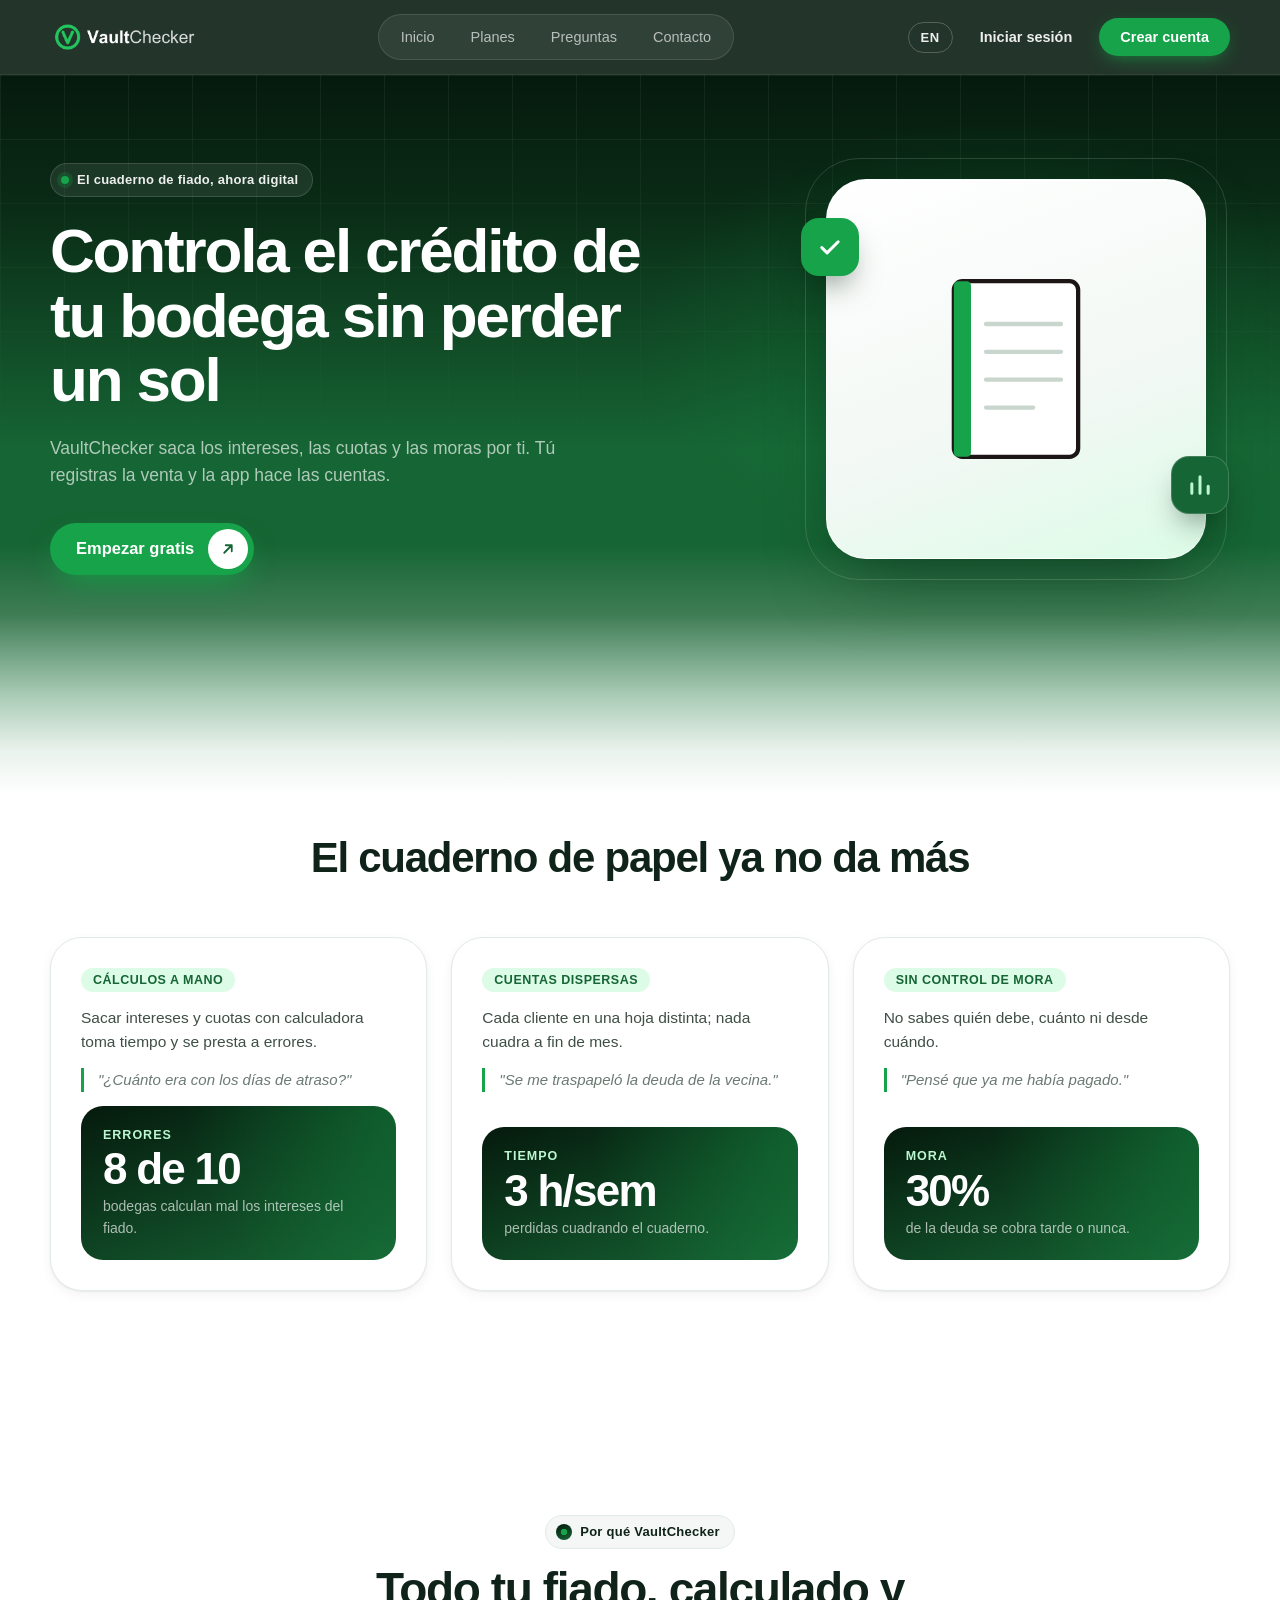
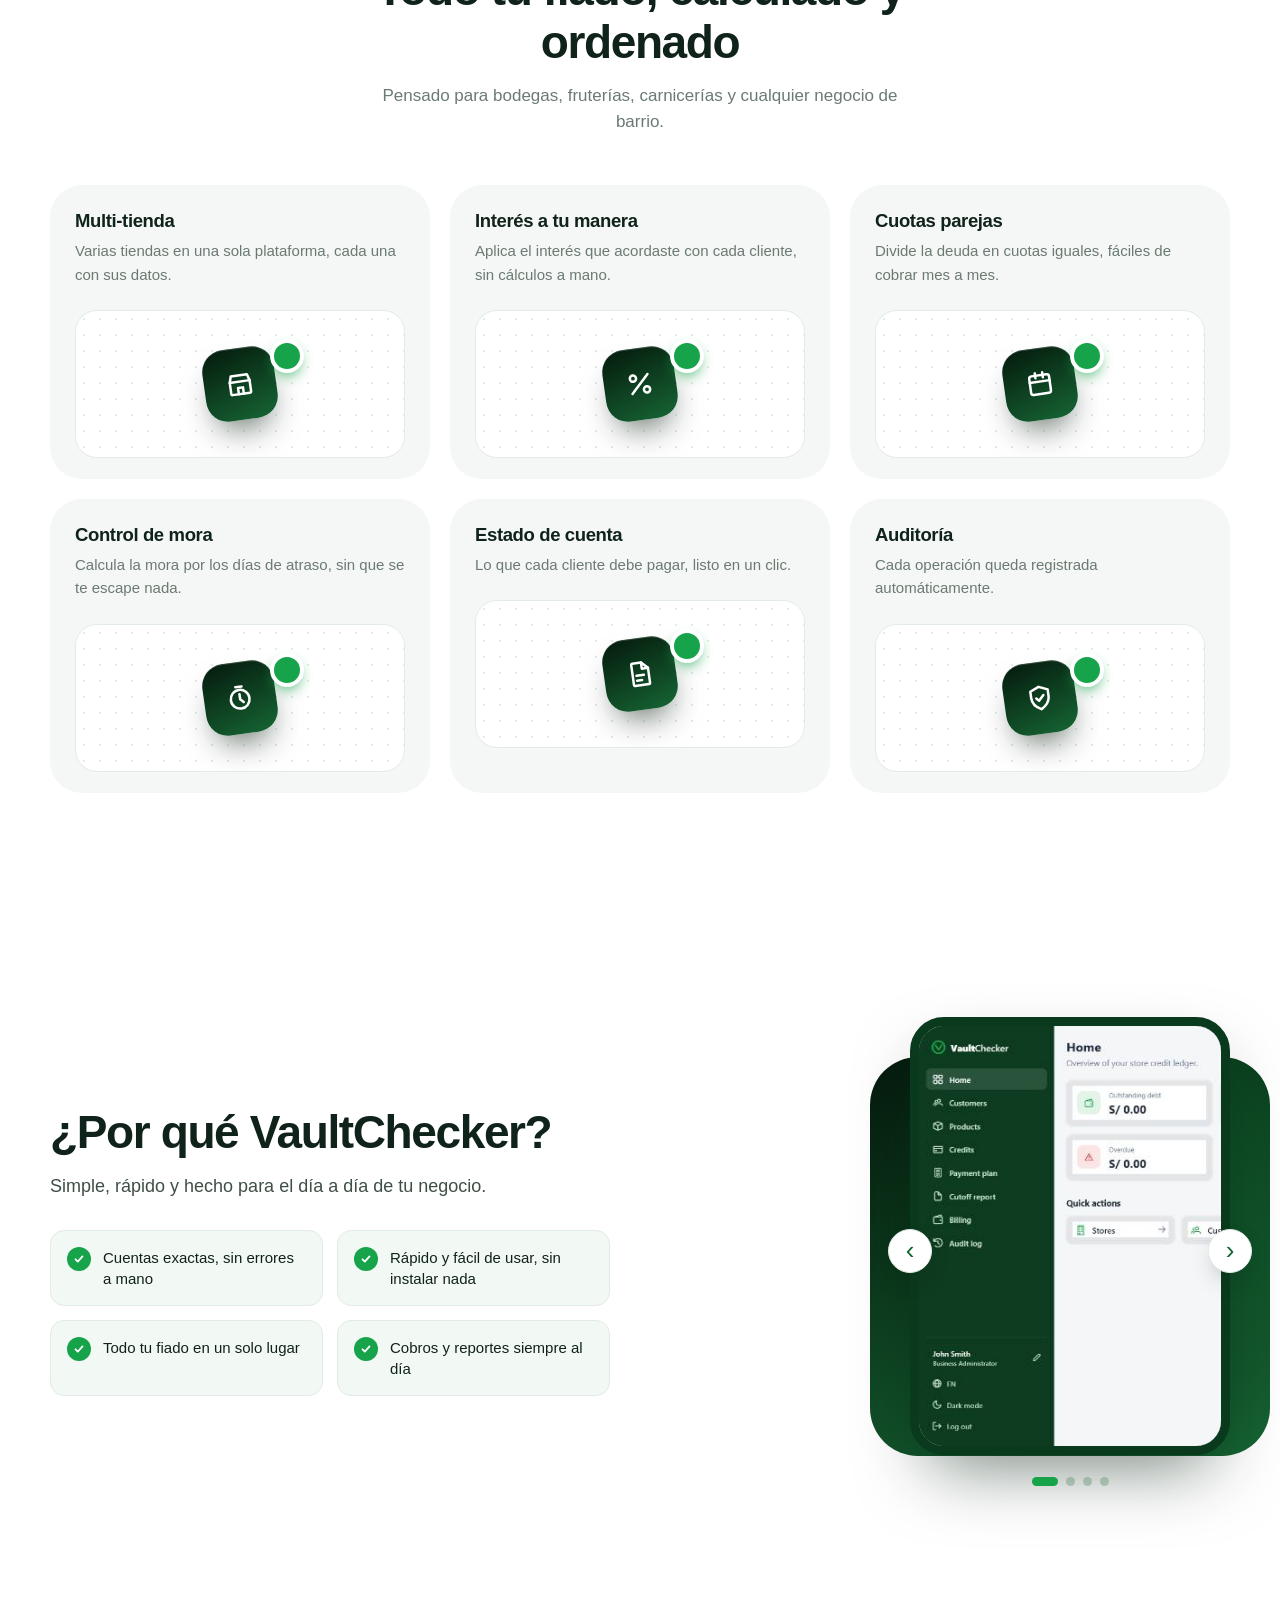
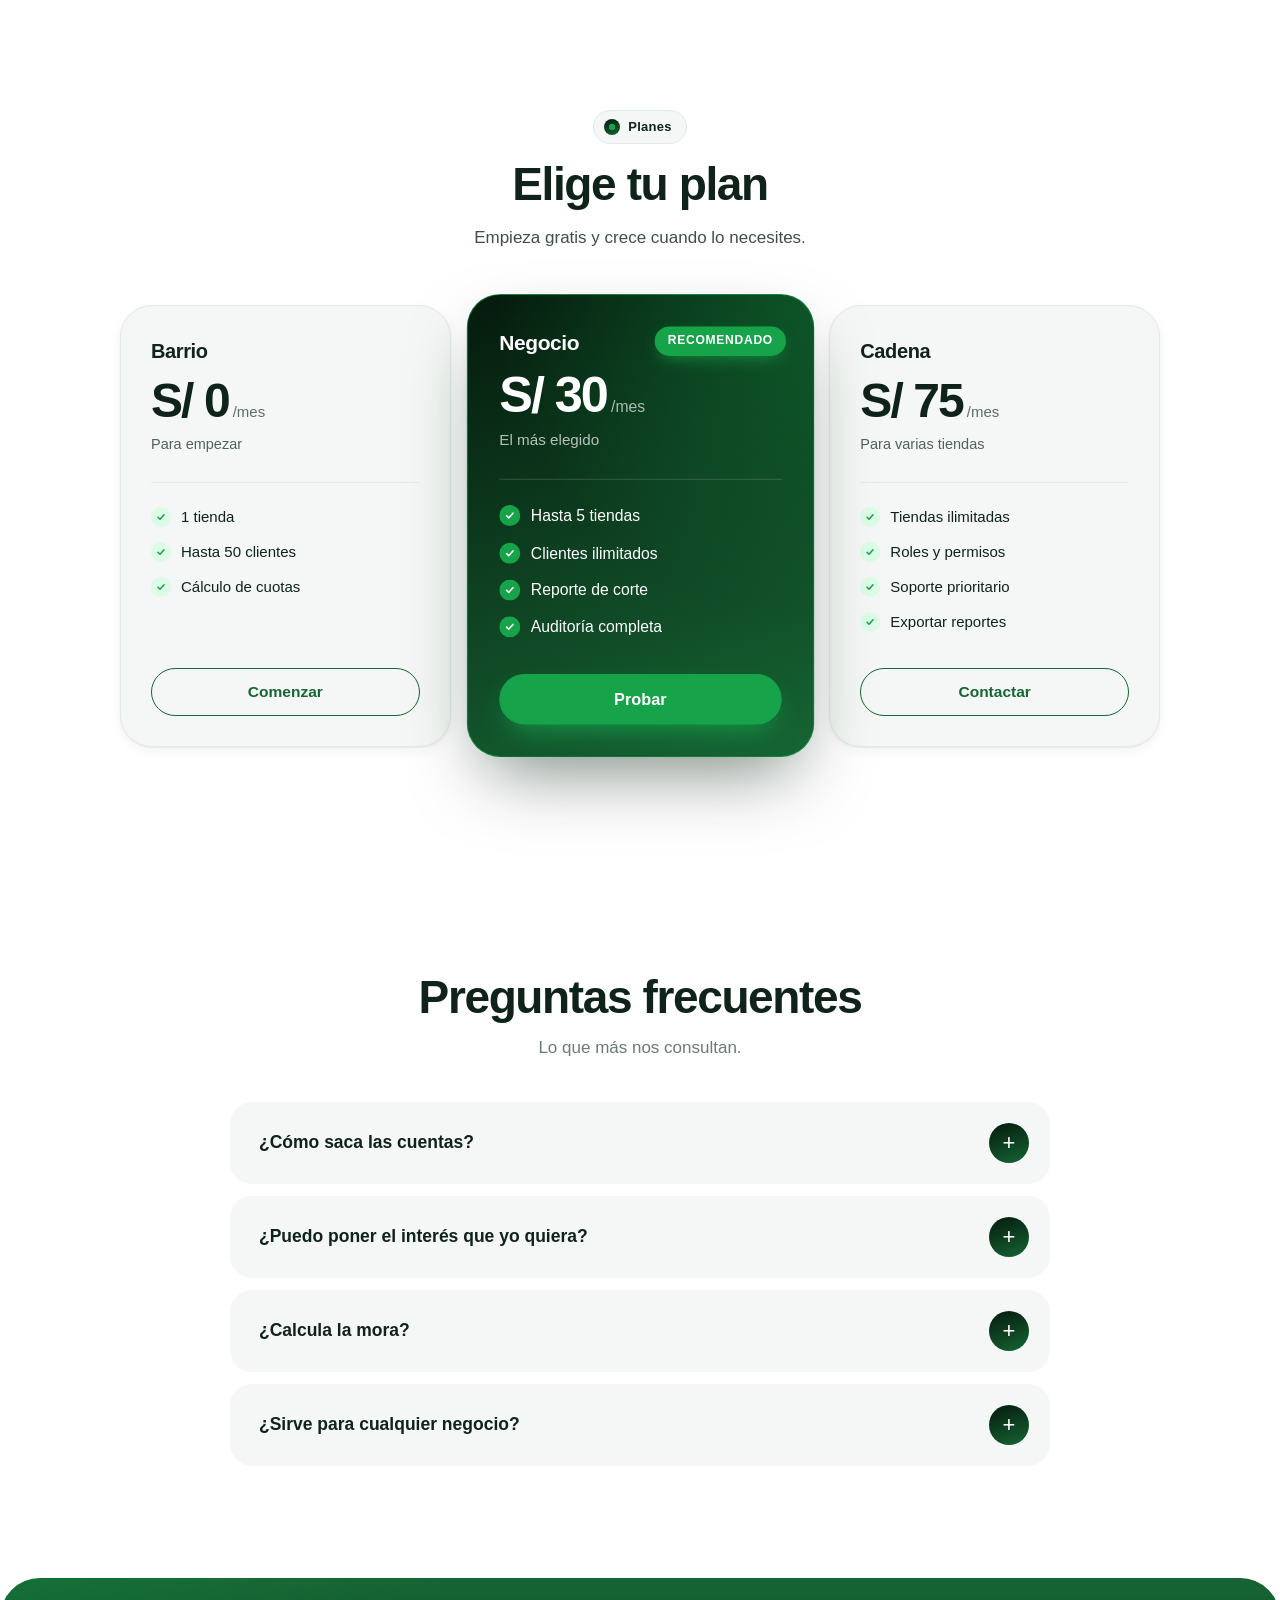
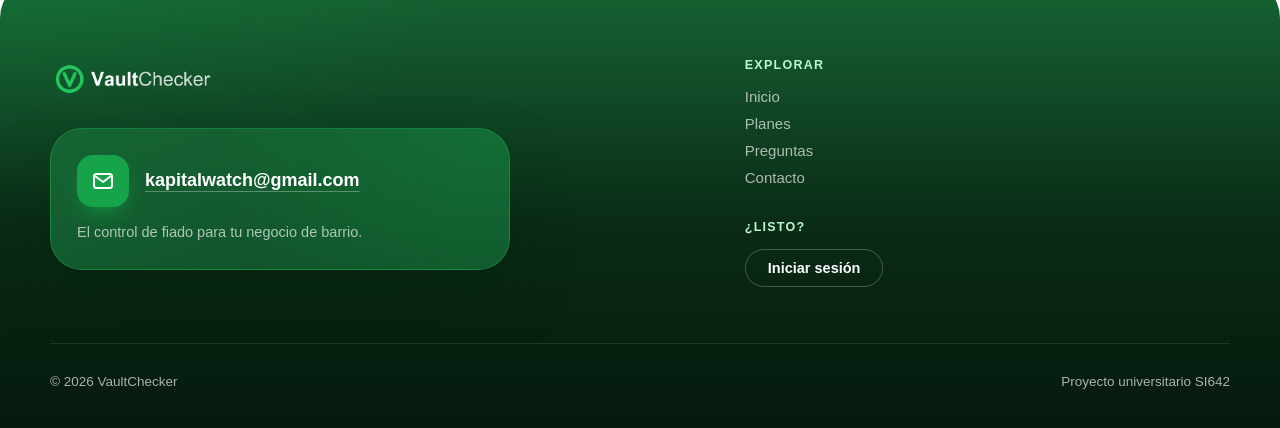
==== commit b5e4ef55: "style(landing): follow reference more closely with night-to-green hero gradient - Hero fades from a " ====
--- a/src/index.html
+++ b/src/index.html
@@ -96,7 +96,7 @@
            </div>
        </div>
        </div>
-      <div class="section section_dark" id="benefits">
+      <div class="section" id="benefits">
        <div class="benefits">
            <p class="benefits_eyebrow" data-i18n="benefits.eyebrow"></p>
            <h2 class="benefits_title" data-i18n="benefits.title"></h2>
@@ -207,7 +207,7 @@
            </div>
        </div>
        </div>
-       <div class="section section_dark" id="faq">
+       <div class="section" id="faq">
        <div class="FAQ_section">
            <h1 class="FAQ_title" data-i18n="FAQ.title"></h1>
            <p class="FAQ_description" data-i18n="FAQ.description"></p>
--- a/src/styles.css
+++ b/src/styles.css
@@ -10,6 +10,10 @@
 
     /* derived shades of the core green */
     --vc-green-deep: #0f4d27;
+    --vc-green-night: #051a0d;
+    --vc-green-night-rgb: 5, 26, 13;
+    /* signature gradient: night -> core green (as in the reference) */
+    --vc-grad-core: linear-gradient(160deg, var(--vc-green-night) 0%, var(--vc-green-dark) 100%);
     --vc-green-deeper: #0a3a1d;
     --vc-green-dark-rgb: 22, 101, 52;
     --vc-green-accent-rgb: 22, 163, 74;
@@ -24,6 +28,7 @@
     --vc-text: #3f4f46;
     --vc-muted: #6b7a72;
     --vc-line: #e3ebe6;
+    --vc-surface: #f4f7f5;
     --vc-white: #ffffff;
     --vc-on-dark: rgba(255, 255, 255, 0.92);
     --vc-on-dark-muted: rgba(255, 255, 255, 0.66);
@@ -97,15 +102,30 @@
     font-weight: 600;
     letter-spacing: 0.02em;
 }
-.short_summary::before,
-.benefits_eyebrow::before,
-.membership_eyebrow::before{
+.short_summary::before{
     content: "";
     width: 8px;
     height: 8px;
     border-radius: 50%;
     background-color: var(--vc-green-accent);
     box-shadow: 0 0 0 4px rgba(var(--vc-green-accent-rgb), 0.22);
+}
+.benefits_eyebrow::before,
+.membership_eyebrow::before{
+    content: "";
+    width: 16px;
+    height: 16px;
+    border-radius: 50%;
+    background:
+        radial-gradient(circle, var(--vc-green-accent) 0 3px, transparent 3.5px),
+        var(--vc-grad-core);
+}
+.benefits_eyebrow,
+.membership_eyebrow{
+    color: var(--vc-ink);
+    background-color: var(--vc-surface);
+    border: 1px solid var(--vc-line);
+    text-transform: none;
 }
 
 /* =========================================================
@@ -121,10 +141,10 @@
     gap: 16px 24px;
     min-height: var(--vc-header-h);
     padding: 14px var(--vc-gutter);
-    background-color: rgba(var(--vc-green-dark-rgb), 0.94);
+    background-color: rgba(var(--vc-green-night-rgb), 0.88);
     backdrop-filter: saturate(140%) blur(14px);
     -webkit-backdrop-filter: saturate(140%) blur(14px);
-    border-bottom: 1px solid rgba(255, 255, 255, 0.08);
+    border-bottom: 1px solid rgba(255, 255, 255, 0.06);
 }
 
 .logo{
@@ -246,15 +266,8 @@
     scroll-margin-top: var(--vc-header-h);
 }
 
-.section_dark{
-    background:
-        radial-gradient(ellipse 55% 60% at 85% 0%, rgba(var(--vc-green-accent-rgb), 0.22), transparent 70%),
-        linear-gradient(180deg, var(--vc-green-dark) 0%, var(--vc-green-deep) 100%);
-    color: var(--vc-on-dark);
-}
-
 .section_tint{
-    background-color: var(--vc-green-mist);
+    background-color: var(--vc-white);
 }
 
 /* =========================================================
@@ -262,13 +275,21 @@
    ========================================================= */
 #home{
     padding-top: 88px;
-    padding-bottom: 128px;
+    padding-bottom: 220px;
     overflow: hidden;
     color: var(--vc-white);
     background:
-        radial-gradient(ellipse 45% 55% at 78% 45%, rgba(var(--vc-green-accent-rgb), 0.38), transparent 70%),
-        radial-gradient(ellipse 60% 40% at 0% 100%, rgba(var(--vc-green-accent-rgb), 0.14), transparent 70%),
-        linear-gradient(180deg, var(--vc-green-dark) 0%, var(--vc-green-deep) 100%);
+        radial-gradient(ellipse 40% 45% at 78% 38%, rgba(var(--vc-green-accent-rgb), 0.28), transparent 70%),
+        /* night -> core green; the fade to white only covers the bottom padding */
+        linear-gradient(180deg,
+            var(--vc-green-night) 0%,
+            #0a2b16 18%,
+            var(--vc-green-dark) 52%,
+            var(--vc-green-dark) calc(100% - 250px),
+            #3f7d55 calc(100% - 180px),
+            #a9cbb5 calc(100% - 100px),
+            #e9f2ec calc(100% - 45px),
+            var(--vc-white) 100%);
 }
 
 /* faint grid texture, fades out toward the bottom */
@@ -281,8 +302,8 @@
         linear-gradient(rgba(255, 255, 255, 0.06) 1px, transparent 1px),
         linear-gradient(90deg, rgba(255, 255, 255, 0.06) 1px, transparent 1px);
     background-size: 64px 64px;
-    -webkit-mask-image: linear-gradient(180deg, #000 0%, transparent 85%);
-    mask-image: linear-gradient(180deg, #000 0%, transparent 85%);
+    -webkit-mask-image: linear-gradient(180deg, #000 0%, transparent 55%);
+    mask-image: linear-gradient(180deg, #000 0%, transparent 55%);
 }
 
 .presentation{
@@ -508,6 +529,7 @@
    ========================================================= */
 .section_problems{
     gap: 56px;
+    padding-top: 40px;
 }
 
 .problem_section_name{
@@ -586,8 +608,8 @@
     border-radius: var(--vc-radius);
     color: var(--vc-white);
     background:
-        radial-gradient(circle at 100% 0%, rgba(var(--vc-green-accent-rgb), 0.45), transparent 60%),
-        linear-gradient(160deg, var(--vc-green-dark), var(--vc-green-deep));
+        radial-gradient(circle at 100% 0%, rgba(var(--vc-green-accent-rgb), 0.35), transparent 60%),
+        var(--vc-grad-core);
 }
 
 .random_problem{
@@ -611,7 +633,7 @@
 }
 
 /* =========================================================
-   Benefits (dark)
+   Benefits (light, cards with illustrated icon panel)
    ========================================================= */
 .benefits{
     display: flex;
@@ -621,24 +643,16 @@
     gap: 14px;
 }
 
-.benefits_eyebrow{
-    color: var(--vc-on-dark);
-    background-color: rgba(255, 255, 255, 0.08);
-    border: 1px solid rgba(255, 255, 255, 0.14);
-    text-transform: none;
-}
-
 .benefits_title{
     font-size: clamp(30px, 4.4vw, 46px);
     font-weight: 700;
     letter-spacing: -0.03em;
     max-width: 680px;
-    color: var(--vc-white);
 }
 
 .benefits_subtitle{
     font-size: 17px;
-    color: var(--vc-on-dark-muted);
+    color: var(--vc-muted);
     max-width: 540px;
     margin-bottom: 36px;
 }
@@ -655,49 +669,88 @@
     flex-direction: column;
     align-items: flex-start;
     text-align: left;
-    gap: 10px;
-    padding: 30px 28px 32px;
+    gap: 8px;
+    padding: 24px 24px 20px;
     border-radius: var(--vc-radius-lg);
-    background-color: rgba(255, 255, 255, 0.05);
-    border: 1px solid rgba(255, 255, 255, 0.1);
-    transition: transform 0.25s, background-color 0.25s, border-color 0.25s;
+    background-color: var(--vc-surface);
+    border: 1px solid transparent;
+    transition: transform 0.25s, box-shadow 0.25s, border-color 0.25s, background-color 0.25s;
 }
 
 .benefit_card:hover{
     transform: translateY(-6px);
-    background-color: rgba(255, 255, 255, 0.09);
-    border-color: rgba(var(--vc-green-accent-rgb), 0.85);
-}
-
+    background-color: var(--vc-white);
+    border-color: var(--vc-line);
+    box-shadow: var(--vc-shadow);
+}
+
+/* illustrated panel at the bottom of the card, with a dark-green icon tile */
 .benefit_icon{
+    order: 3;
+    position: relative;
     display: grid;
     place-items: center;
-    width: 52px;
-    height: 52px;
-    margin-bottom: 10px;
-    border-radius: 16px;
-    background: linear-gradient(145deg, var(--vc-green-accent), var(--vc-green-dark));
-    box-shadow: 0 10px 22px -8px rgba(var(--vc-green-accent-rgb), 0.75), inset 0 1px 0 rgba(255, 255, 255, 0.25);
+    width: 100%;
+    height: 148px;
+    margin-top: 16px;
+    border-radius: var(--vc-radius);
+    border: 1px solid var(--vc-line);
+    background:
+        radial-gradient(circle, rgba(var(--vc-green-dark-rgb), 0.12) 1px, transparent 1.5px) 0 0 / 16px 16px,
+        var(--vc-white);
+    overflow: hidden;
+}
+.benefit_icon::before{
+    content: "";
+    position: absolute;
+    width: 72px;
+    height: 72px;
+    border-radius: 22px;
+    background: var(--vc-grad-core);
+    box-shadow: 0 18px 32px -12px rgba(var(--vc-green-night-rgb), 0.65), inset 0 1px 0 rgba(255, 255, 255, 0.18);
+    transform: rotate(-8deg);
+    transition: transform 0.3s;
+}
+.benefit_icon::after{
+    content: "";
+    position: absolute;
+    top: 28px;
+    right: calc(50% - 64px);
+    width: 26px;
+    height: 26px;
+    border-radius: 50%;
+    border: 4px solid var(--vc-white);
+    background: var(--vc-green-accent);
+    box-shadow: 0 6px 14px -4px rgba(var(--vc-green-accent-rgb), 0.8);
+}
+.benefit_card:hover .benefit_icon::before{
+    transform: rotate(0deg) scale(1.04);
 }
 .benefit_icon svg{
-    width: 24px;
-    height: 24px;
+    position: relative;
+    z-index: 1;
+    width: 30px;
+    height: 30px;
     fill: none;
     stroke: var(--vc-white);
     stroke-width: 2;
     stroke-linecap: round;
     stroke-linejoin: round;
+    transform: rotate(-8deg);
+    transition: transform 0.3s;
+}
+.benefit_card:hover .benefit_icon svg{
+    transform: rotate(0deg);
 }
 
 .benefit_name{
-    font-size: 19px;
-    font-weight: 700;
-    color: var(--vc-white);
+    font-size: 18.5px;
+    font-weight: 700;
 }
 
 .benefit_text{
     font-size: 15px;
-    color: var(--vc-on-dark-muted);
+    color: var(--vc-muted);
 }
 
 /* =========================================================
@@ -798,8 +851,8 @@
     inset: 40px -40px 30px -40px;
     border-radius: 48px;
     background:
-        radial-gradient(circle at 70% 20%, rgba(var(--vc-green-accent-rgb), 0.35), transparent 60%),
-        linear-gradient(160deg, var(--vc-green-dark), var(--vc-green-deep));
+        radial-gradient(circle at 70% 20%, rgba(var(--vc-green-accent-rgb), 0.3), transparent 60%),
+        var(--vc-grad-core);
 }
 .app_gallery_viewport{
     overflow: hidden;
@@ -937,14 +990,6 @@
     gap: 14px;
 }
 
-.membership_eyebrow{
-    color: var(--vc-green-dark);
-    background-color: var(--vc-white);
-    border: 1px solid var(--vc-line);
-    box-shadow: var(--vc-shadow-sm);
-    text-transform: none;
-}
-
 .membership_title{
     font-size: clamp(30px, 4.4vw, 46px);
     font-weight: 700;
@@ -975,7 +1020,7 @@
     text-align: left;
     gap: 8px;
     padding: 34px 30px 30px;
-    background-color: var(--vc-white);
+    background-color: var(--vc-surface);
     border: 1px solid var(--vc-line);
     border-radius: var(--vc-radius-lg);
     box-shadow: var(--vc-shadow-sm);
@@ -996,8 +1041,8 @@
     color: var(--vc-white);
     border: 1px solid rgba(var(--vc-green-accent-rgb), 0.6);
     background:
-        radial-gradient(circle at 100% 0%, rgba(var(--vc-green-accent-rgb), 0.45), transparent 55%),
-        linear-gradient(165deg, var(--vc-green-dark) 0%, var(--vc-green-deep) 100%);
+        radial-gradient(circle at 100% 0%, rgba(var(--vc-green-accent-rgb), 0.35), transparent 55%),
+        var(--vc-grad-core);
     box-shadow: var(--vc-shadow-lg);
     transform: scale(1.05);
     z-index: 1;
@@ -1128,12 +1173,12 @@
 }
 
 /* =========================================================
-   FAQ (dark)
+   FAQ (light)
    ========================================================= */
 .FAQ_section{
     display: flex;
     flex-direction: column;
-    gap: 14px;
+    gap: 12px;
     width: 100%;
     max-width: 820px;
     margin: 0 auto;
@@ -1144,13 +1189,12 @@
     font-size: clamp(30px, 4.4vw, 46px);
     font-weight: 700;
     letter-spacing: -0.03em;
-    color: var(--vc-white);
 }
 
 .FAQ_description{
     text-align: center;
     font-size: 17px;
-    color: var(--vc-on-dark-muted);
+    color: var(--vc-muted);
     margin-bottom: 28px;
 }
 
@@ -1160,21 +1204,22 @@
     align-items: center;
     justify-content: space-between;
     gap: 12px 20px;
-    padding: 22px 22px 22px 28px;
-    background-color: rgba(255, 255, 255, 0.05);
-    border: 1px solid rgba(255, 255, 255, 0.1);
-    color: var(--vc-white);
+    padding: 20px 20px 20px 28px;
+    background-color: var(--vc-surface);
+    border: 1px solid transparent;
+    color: var(--vc-ink);
     border-radius: var(--vc-radius);
-    transition: background-color 0.25s, border-color 0.25s;
+    transition: background-color 0.25s, border-color 0.25s, box-shadow 0.25s;
 }
 
 .FAQ_card:hover{
-    background-color: rgba(255, 255, 255, 0.08);
+    border-color: var(--vc-line);
 }
 
 .FAQ_card.open{
-    background-color: rgba(255, 255, 255, 0.09);
-    border-color: rgba(var(--vc-green-accent-rgb), 0.85);
+    background-color: var(--vc-white);
+    border-color: var(--vc-line);
+    box-shadow: var(--vc-shadow);
 }
 
 .FAQ_question{
@@ -1191,27 +1236,26 @@
     width: 40px;
     height: 40px;
     flex-shrink: 0;
-    border: 1px solid rgba(255, 255, 255, 0.18);
+    border: none;
     border-radius: 50%;
-    background-color: rgba(255, 255, 255, 0.06);
+    background: var(--vc-grad-core);
     color: var(--vc-white);
     font-size: 22px;
     line-height: 1;
     user-select: none;
-    transition: background-color 0.2s, border-color 0.2s, transform 0.2s;
+    transition: background 0.2s, transform 0.2s;
 }
 
 .FAQ_show_text:hover,
 .FAQ_card.open .FAQ_show_text{
-    background-color: var(--vc-green-accent);
-    border-color: var(--vc-green-accent);
+    background: var(--vc-green-accent);
 }
 
 .FAQ_question_shown{
     display: none;
     flex-basis: 100%;
     padding-right: 60px;
-    color: var(--vc-on-dark-muted);
+    color: var(--vc-text);
     font-size: 15.5px;
 }
 
@@ -1231,11 +1275,12 @@
 footer{
     position: relative;
     background:
-        radial-gradient(ellipse 50% 70% at 0% 0%, rgba(var(--vc-green-accent-rgb), 0.16), transparent 70%),
-        var(--vc-green-deeper);
+        radial-gradient(ellipse 50% 70% at 0% 0%, rgba(var(--vc-green-accent-rgb), 0.18), transparent 70%),
+        linear-gradient(180deg, var(--vc-green-dark) 0%, #0a2b16 55%, var(--vc-green-night) 100%);
     color: var(--vc-on-dark);
     padding: 80px var(--vc-gutter) 36px;
-    border-top: 1px solid rgba(255, 255, 255, 0.08);
+    border-top-left-radius: 40px;
+    border-top-right-radius: 40px;
 }
 
 .footer_card{
@@ -1452,7 +1497,8 @@
 
 @media (max-width: 800px){
     .section{ padding-top: 80px; padding-bottom: 80px; }
-    #home{ padding-top: 56px; padding-bottom: 88px; text-align: left; }
+    #home{ padding-top: 56px; padding-bottom: 230px; text-align: left; }
+    .section_problems{ padding-top: 24px; }
 
     .presentation,
     .about_team{
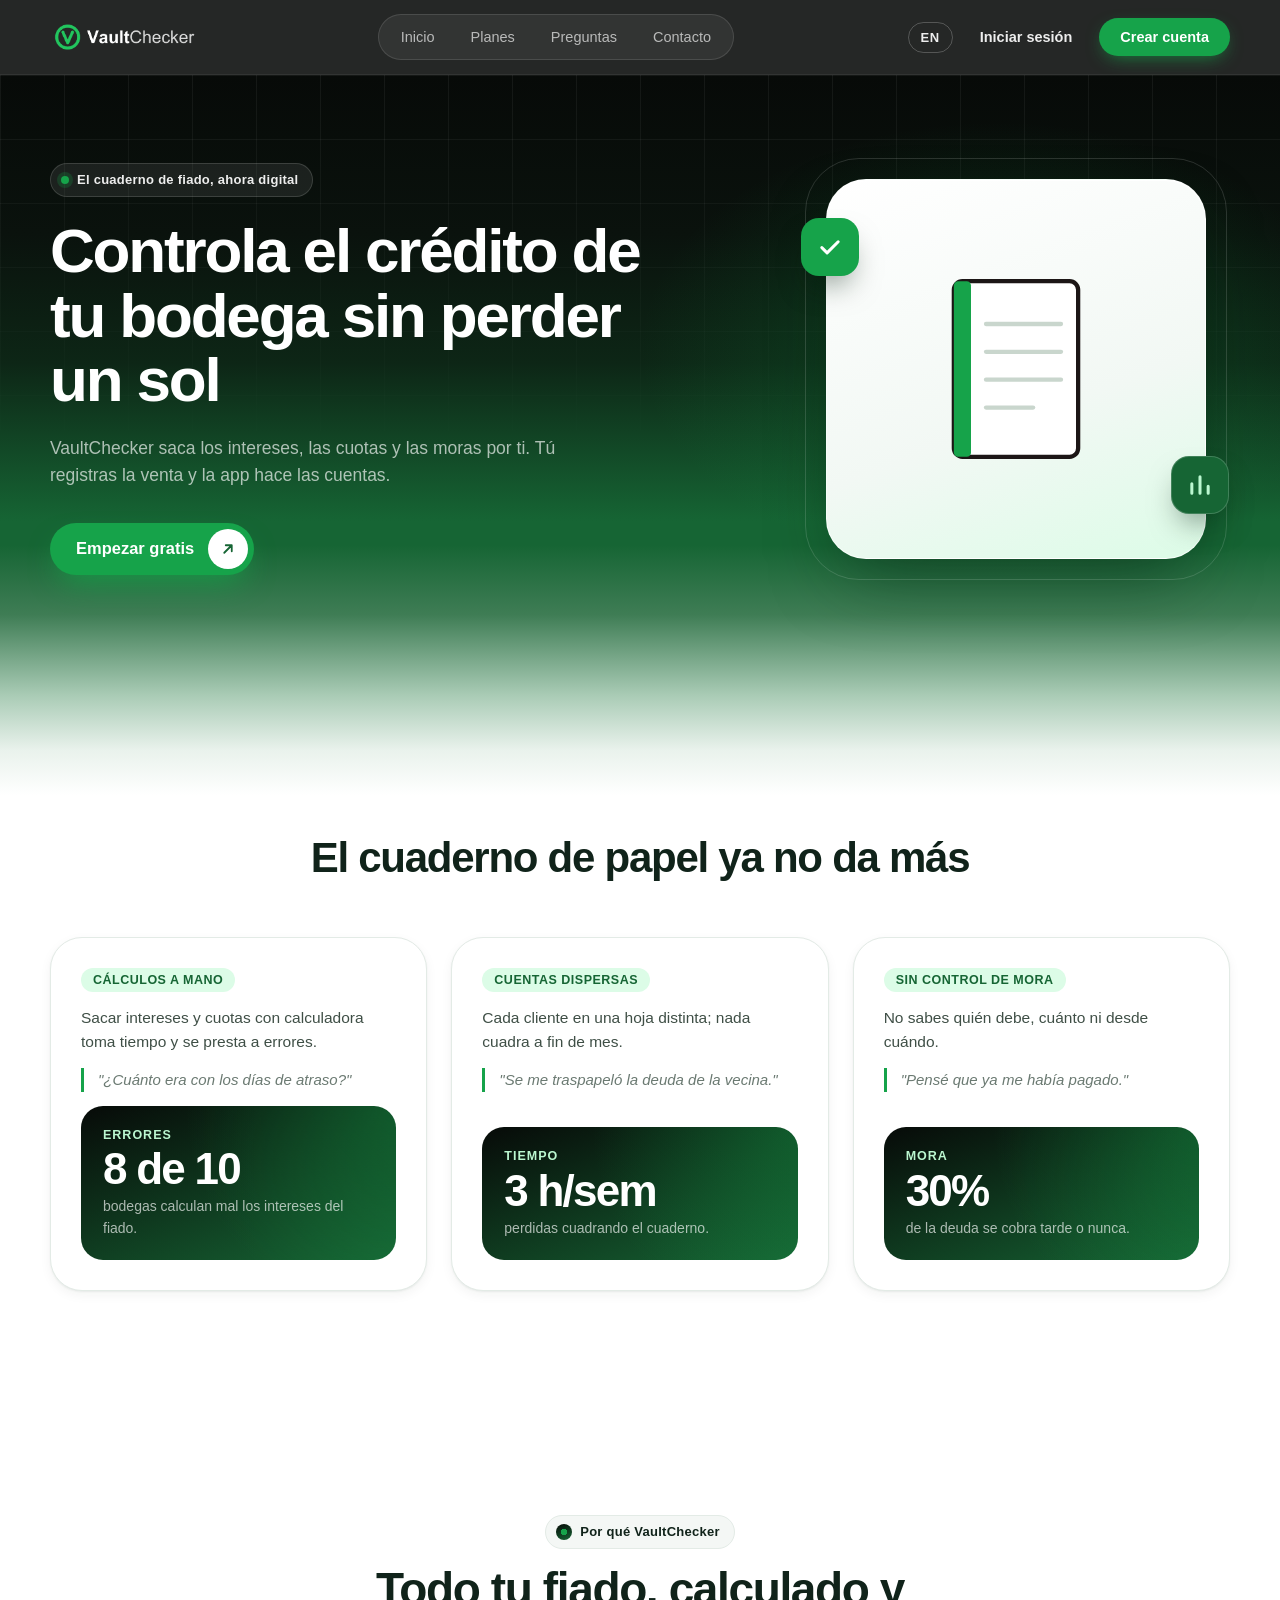
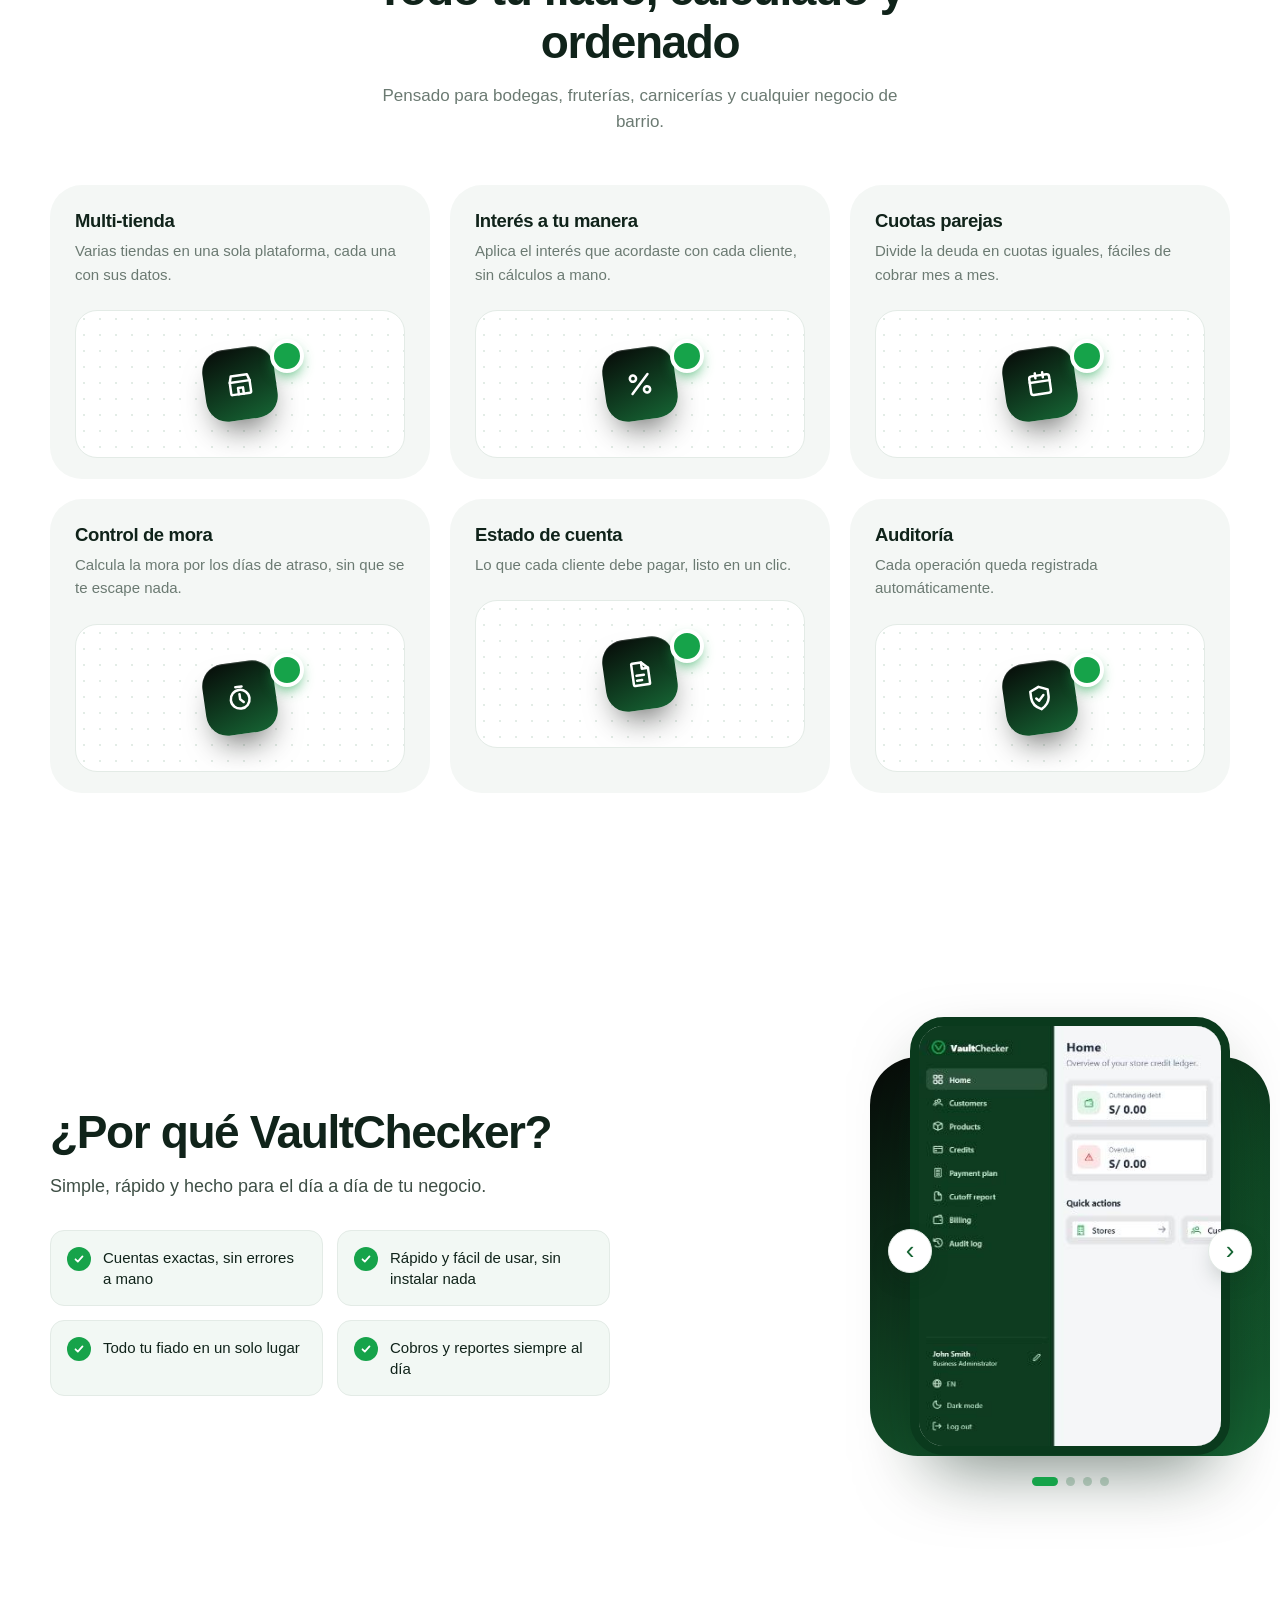
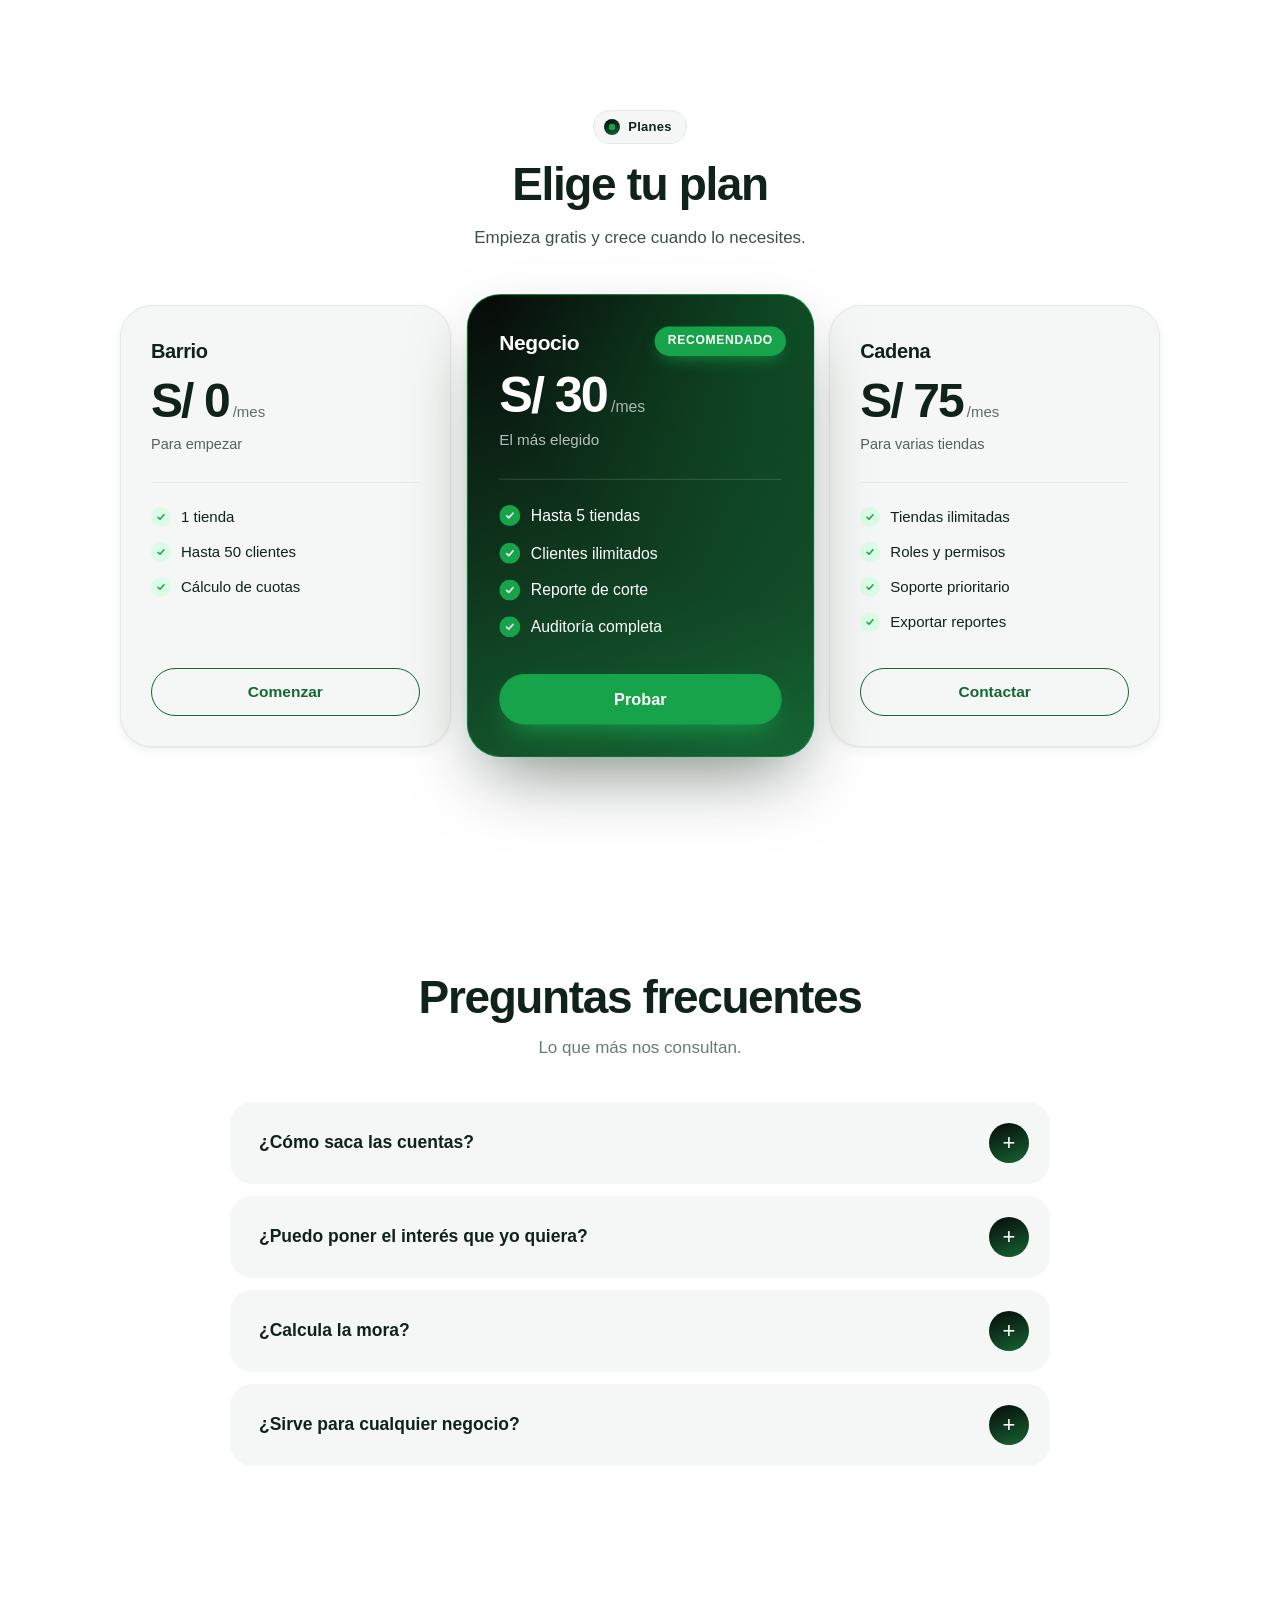
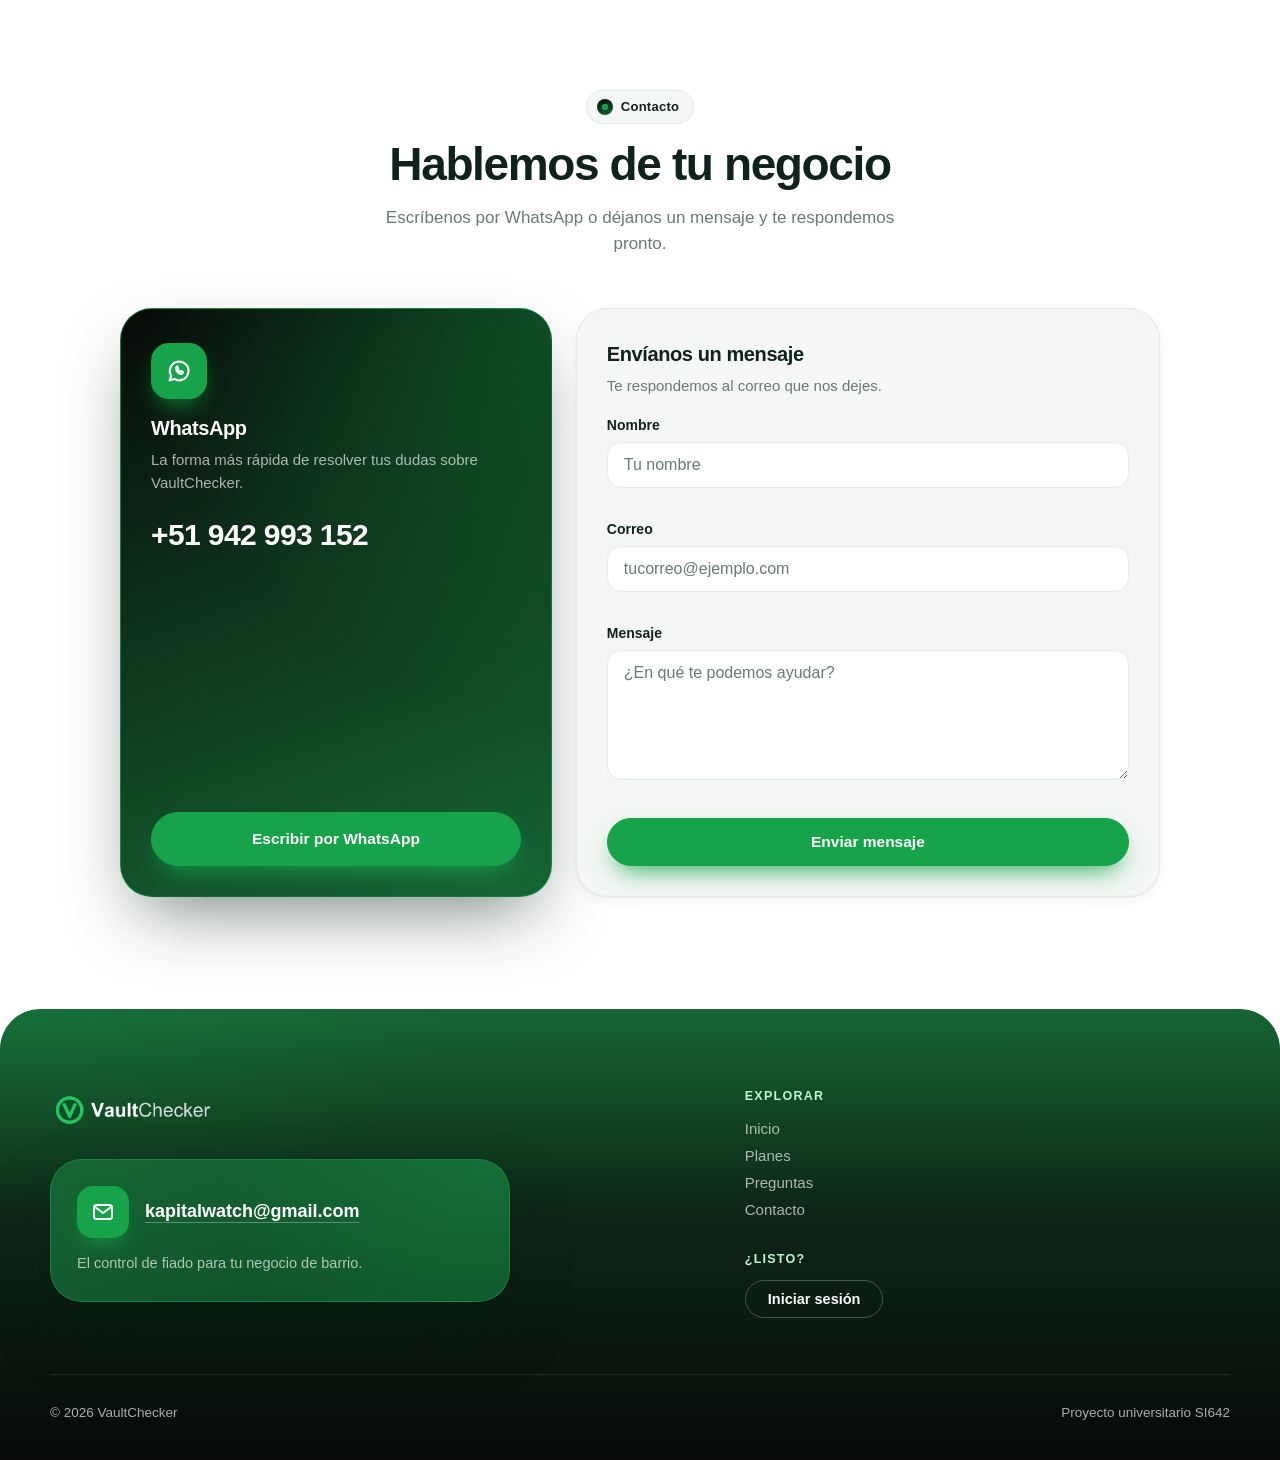
==== commit fbd56d2d: "feat(contact): add contact section with WhatsApp card and message form" ====
--- a/src/index.html
+++ b/src/index.html
@@ -245,8 +245,48 @@
            </div>
        </div>
        </div>
+       <div class="section section_contact" id="contact">
+       <div class="contact">
+           <p class="contact_eyebrow" data-i18n="contact.eyebrow"></p>
+           <h2 class="contact_title" data-i18n="contact.title"></h2>
+           <p class="contact_subtitle" data-i18n="contact.subtitle"></p>
+           <div class="contact_grid">
+               <div class="contact_card contact_whatsapp">
+                   <span class="contact_icon" aria-hidden="true"><svg viewBox="0 0 24 24"><path d="M4 20l1.3-3.9A8 8 0 1 1 8 18.8z"/><path d="M9.5 9.5c0 2.8 2.2 5 5 5l1-1.5-2-1-1 .8a3.5 3.5 0 0 1-1.8-1.8l.8-1-1-2z"/></svg></span>
+                   <h3 class="contact_card_title" data-i18n="contact.whatsapp.title"></h3>
+                   <p class="contact_card_text" data-i18n="contact.whatsapp.text"></p>
+                   <p class="contact_phone" data-i18n="contact.whatsapp.number"></p>
+                   <a class="contact_whatsapp_btn" href="https://wa.me/51942993152" target="_blank" rel="noopener noreferrer" data-whatsapp data-i18n="contact.whatsapp.btn"></a>
+               </div>
+               <form class="contact_card contact_form" novalidate data-contact-form>
+                   <h3 class="contact_card_title" data-i18n="contact.form.title"></h3>
+                   <p class="contact_card_text" data-i18n="contact.form.text"></p>
+                   <div class="contact_field">
+                       <label class="contact_label" for="contact-name" data-i18n="contact.form.name"></label>
+                       <input class="contact_input" id="contact-name" name="name" type="text" autocomplete="name" maxlength="80" required data-i18n-placeholder="contact.form.namePlaceholder">
+                       <p class="contact_error" id="contact-name-error" aria-live="polite"></p>
+                   </div>
+                   <div class="contact_field">
+                       <label class="contact_label" for="contact-email" data-i18n="contact.form.email"></label>
+                       <input class="contact_input" id="contact-email" name="email" type="email" autocomplete="email" maxlength="120" required data-i18n-placeholder="contact.form.emailPlaceholder">
+                       <p class="contact_error" id="contact-email-error" aria-live="polite"></p>
+                   </div>
+                   <div class="contact_field">
+                       <label class="contact_label" for="contact-message" data-i18n="contact.form.message"></label>
+                       <textarea class="contact_input contact_textarea" id="contact-message" name="message" rows="5" maxlength="2000" required data-i18n-placeholder="contact.form.messagePlaceholder"></textarea>
+                       <p class="contact_error" id="contact-message-error" aria-live="polite"></p>
+                   </div>
+                   <div class="contact_honey" aria-hidden="true">
+                       <input type="text" name="_honey" tabindex="-1" autocomplete="off">
+                   </div>
+                   <button class="contact_submit" type="submit" data-contact-submit data-i18n="contact.form.submit"></button>
+                   <p class="contact_status" role="status" aria-live="polite" data-contact-status></p>
+               </form>
+           </div>
+       </div>
+       </div>
    </main>
-    <footer id="contact">
+    <footer>
         <div class="footer_card">
             <div class="footer_brand">
                 <img class="footer_logo" src="../assets/images/logo-dark.png" alt="VaultChecker">
--- a/src/styles.css
+++ b/src/styles.css
@@ -10,8 +10,8 @@
 
     /* derived shades of the core green */
     --vc-green-deep: #0f4d27;
-    --vc-green-night: #051a0d;
-    --vc-green-night-rgb: 5, 26, 13;
+    --vc-green-night: #070a08;
+    --vc-green-night-rgb: 7, 10, 8;
     /* signature gradient: night -> core green (as in the reference) */
     --vc-grad-core: linear-gradient(160deg, var(--vc-green-night) 0%, var(--vc-green-dark) 100%);
     --vc-green-deeper: #0a3a1d;
@@ -90,7 +90,8 @@
 /* Shared "eyebrow chip" used by section labels */
 .short_summary,
 .benefits_eyebrow,
-.membership_eyebrow{
+.membership_eyebrow,
+.contact_eyebrow{
     display: inline-flex;
     align-items: center;
     gap: 8px;
@@ -111,7 +112,8 @@
     box-shadow: 0 0 0 4px rgba(var(--vc-green-accent-rgb), 0.22);
 }
 .benefits_eyebrow::before,
-.membership_eyebrow::before{
+.membership_eyebrow::before,
+.contact_eyebrow::before{
     content: "";
     width: 16px;
     height: 16px;
@@ -121,7 +123,8 @@
         var(--vc-grad-core);
 }
 .benefits_eyebrow,
-.membership_eyebrow{
+.membership_eyebrow,
+.contact_eyebrow{
     color: var(--vc-ink);
     background-color: var(--vc-surface);
     border: 1px solid var(--vc-line);
@@ -283,8 +286,9 @@
         /* night -> core green; the fade to white only covers the bottom padding */
         linear-gradient(180deg,
             var(--vc-green-night) 0%,
-            #0a2b16 18%,
-            var(--vc-green-dark) 52%,
+            #0a120d 22%,
+            #0d2616 40%,
+            var(--vc-green-dark) 62%,
             var(--vc-green-dark) calc(100% - 250px),
             #3f7d55 calc(100% - 180px),
             #a9cbb5 calc(100% - 100px),
@@ -1270,13 +1274,237 @@
 }
 
 /* =========================================================
-   Footer / Contact (#contact)
+   Contact (#contact): WhatsApp card + message form
+   ========================================================= */
+.contact{
+    display: flex;
+    flex-direction: column;
+    align-items: center;
+    text-align: center;
+    gap: 14px;
+}
+
+.contact_title{
+    font-size: clamp(30px, 4.4vw, 46px);
+    font-weight: 700;
+    letter-spacing: -0.03em;
+    max-width: 680px;
+}
+
+.contact_subtitle{
+    font-size: 17px;
+    color: var(--vc-muted);
+    max-width: 540px;
+    margin-bottom: 36px;
+}
+
+.contact_grid{
+    display: grid;
+    grid-template-columns: minmax(0, 0.85fr) minmax(0, 1.15fr);
+    align-items: stretch;
+    gap: 24px;
+    width: 100%;
+    max-width: 1040px;
+}
+
+.contact_card{
+    min-width: 0;
+    display: flex;
+    flex-direction: column;
+    align-items: flex-start;
+    text-align: left;
+    gap: 8px;
+    padding: 34px 30px 30px;
+    background-color: var(--vc-surface);
+    border: 1px solid var(--vc-line);
+    border-radius: var(--vc-radius-lg);
+    box-shadow: var(--vc-shadow-sm);
+}
+
+.contact_whatsapp{
+    color: var(--vc-white);
+    border-color: rgba(var(--vc-green-accent-rgb), 0.6);
+    background:
+        radial-gradient(circle at 100% 0%, rgba(var(--vc-green-accent-rgb), 0.35), transparent 55%),
+        var(--vc-grad-core);
+    box-shadow: var(--vc-shadow-lg);
+}
+
+.contact_icon{
+    display: grid;
+    place-items: center;
+    width: 56px;
+    height: 56px;
+    margin-bottom: 10px;
+    border-radius: 18px;
+    background-color: var(--vc-green-accent);
+    box-shadow: 0 12px 26px -10px rgba(var(--vc-green-accent-rgb), 1);
+}
+.contact_icon svg{
+    width: 28px;
+    height: 28px;
+    fill: none;
+    stroke: var(--vc-white);
+    stroke-width: 1.8;
+    stroke-linecap: round;
+    stroke-linejoin: round;
+}
+
+.contact_card_title{
+    font-size: 20px;
+    font-weight: 700;
+}
+
+.contact_card_text{
+    font-size: 15px;
+    color: var(--vc-muted);
+    margin-bottom: 10px;
+}
+.contact_whatsapp .contact_card_text{
+    color: var(--vc-on-dark-muted);
+}
+
+.contact_phone{
+    font-size: clamp(24px, 3vw, 30px);
+    font-weight: 800;
+    letter-spacing: -0.02em;
+    color: var(--vc-white);
+    overflow-wrap: anywhere;
+}
+
+.contact_whatsapp_btn,
+.contact_submit{
+    display: inline-flex;
+    align-items: center;
+    justify-content: center;
+    width: 100%;
+    padding: 14px;
+    font-size: 15.5px;
+    font-weight: 700;
+    text-align: center;
+    text-decoration: none;
+    border-radius: var(--vc-pill);
+    border: 1.5px solid var(--vc-green-accent);
+    background-color: var(--vc-green-accent);
+    color: var(--vc-white);
+    box-shadow: 0 12px 26px -10px rgba(var(--vc-green-accent-rgb), 1);
+    transition: background-color 0.2s, color 0.2s, border-color 0.2s, transform 0.15s, opacity 0.2s;
+}
+.contact_whatsapp_btn{
+    margin-top: auto;
+}
+.contact_whatsapp .contact_phone{
+    margin-bottom: 26px;
+}
+.contact_whatsapp_btn:hover{
+    background-color: var(--vc-white);
+    border-color: var(--vc-white);
+    color: var(--vc-green-dark);
+    transform: translateY(-2px);
+}
+.contact_submit{
+    margin-top: 8px;
+}
+.contact_submit:hover:not(:disabled){
+    background-color: var(--vc-green-dark);
+    border-color: var(--vc-green-dark);
+    transform: translateY(-2px);
+}
+.contact_submit:disabled{
+    cursor: progress;
+    opacity: 0.65;
+    box-shadow: none;
+}
+
+.contact_field{
+    display: flex;
+    flex-direction: column;
+    gap: 6px;
+    width: 100%;
+}
+
+.contact_label{
+    font-size: 14px;
+    font-weight: 600;
+    color: var(--vc-ink);
+}
+
+.contact_input{
+    width: 100%;
+    padding: 13px 16px;
+    font-family: inherit;
+    font-size: 16px;
+    color: var(--vc-ink);
+    background-color: var(--vc-white);
+    border: 1.5px solid var(--vc-line);
+    border-radius: var(--vc-radius-sm);
+    transition: border-color 0.2s, box-shadow 0.2s;
+}
+.contact_input::placeholder{
+    color: var(--vc-muted);
+}
+.contact_input:focus{
+    outline: none;
+    border-color: var(--vc-green-accent);
+    box-shadow: 0 0 0 4px rgba(var(--vc-green-accent-rgb), 0.18);
+}
+.contact_input[aria-invalid="true"]{
+    border-color: var(--vc-green-deep);
+    background-color: var(--vc-green-mist);
+}
+
+.contact_textarea{
+    min-height: 130px;
+    resize: vertical;
+}
+
+.contact_error{
+    min-height: 1.2em;
+    font-size: 13.5px;
+    font-weight: 600;
+    color: var(--vc-green-deep);
+}
+
+/* honeypot: hidden from people, visible to bots */
+.contact_honey{
+    position: absolute;
+    left: -9999px;
+    width: 1px;
+    height: 1px;
+    overflow: hidden;
+}
+
+.contact_status{
+    width: 100%;
+    font-size: 15px;
+    font-weight: 600;
+}
+.contact_status:empty{
+    display: none;
+}
+.contact_status.is_success,
+.contact_status.is_error{
+    padding: 12px 16px;
+    border-radius: var(--vc-radius-sm);
+}
+.contact_status.is_success{
+    color: var(--vc-green-dark);
+    background-color: var(--vc-green-soft);
+}
+.contact_status.is_error{
+    color: var(--vc-ink);
+    background-color: var(--vc-white);
+    border: 1.5px solid var(--vc-green-deep);
+}
+
+/* =========================================================
+   Footer
    ========================================================= */
 footer{
     position: relative;
     background:
         radial-gradient(ellipse 50% 70% at 0% 0%, rgba(var(--vc-green-accent-rgb), 0.18), transparent 70%),
-        linear-gradient(180deg, var(--vc-green-dark) 0%, #0a2b16 55%, var(--vc-green-night) 100%);
+        linear-gradient(180deg, var(--vc-green-dark) 0%, #0d2616 45%, var(--vc-green-night) 100%);
     color: var(--vc-on-dark);
     padding: 80px var(--vc-gutter) 36px;
     border-top-left-radius: 40px;
@@ -1547,6 +1775,7 @@
     }
     .problems_row .problem_summary:last-child{ grid-column: auto; }
     .plans_row{ max-width: 460px; }
+    .contact_grid{ grid-template-columns: 1fr; max-width: 560px; }
     .plan_featured{ transform: none; }
     .plan_featured:hover{ transform: translateY(-6px); }
 
@@ -1562,6 +1791,7 @@
     .FAQ_card{ padding: 18px 18px 18px 20px; }
     .FAQ_question{ font-size: 16px; }
     .FAQ_question_shown{ padding-right: 0; }
+    .contact_card{ padding: 26px 22px; }
     .footer_contact{ padding: 22px; }
     .footer_mail .footer_info{ font-size: 16px; }
     footer{ padding-top: 64px; }
